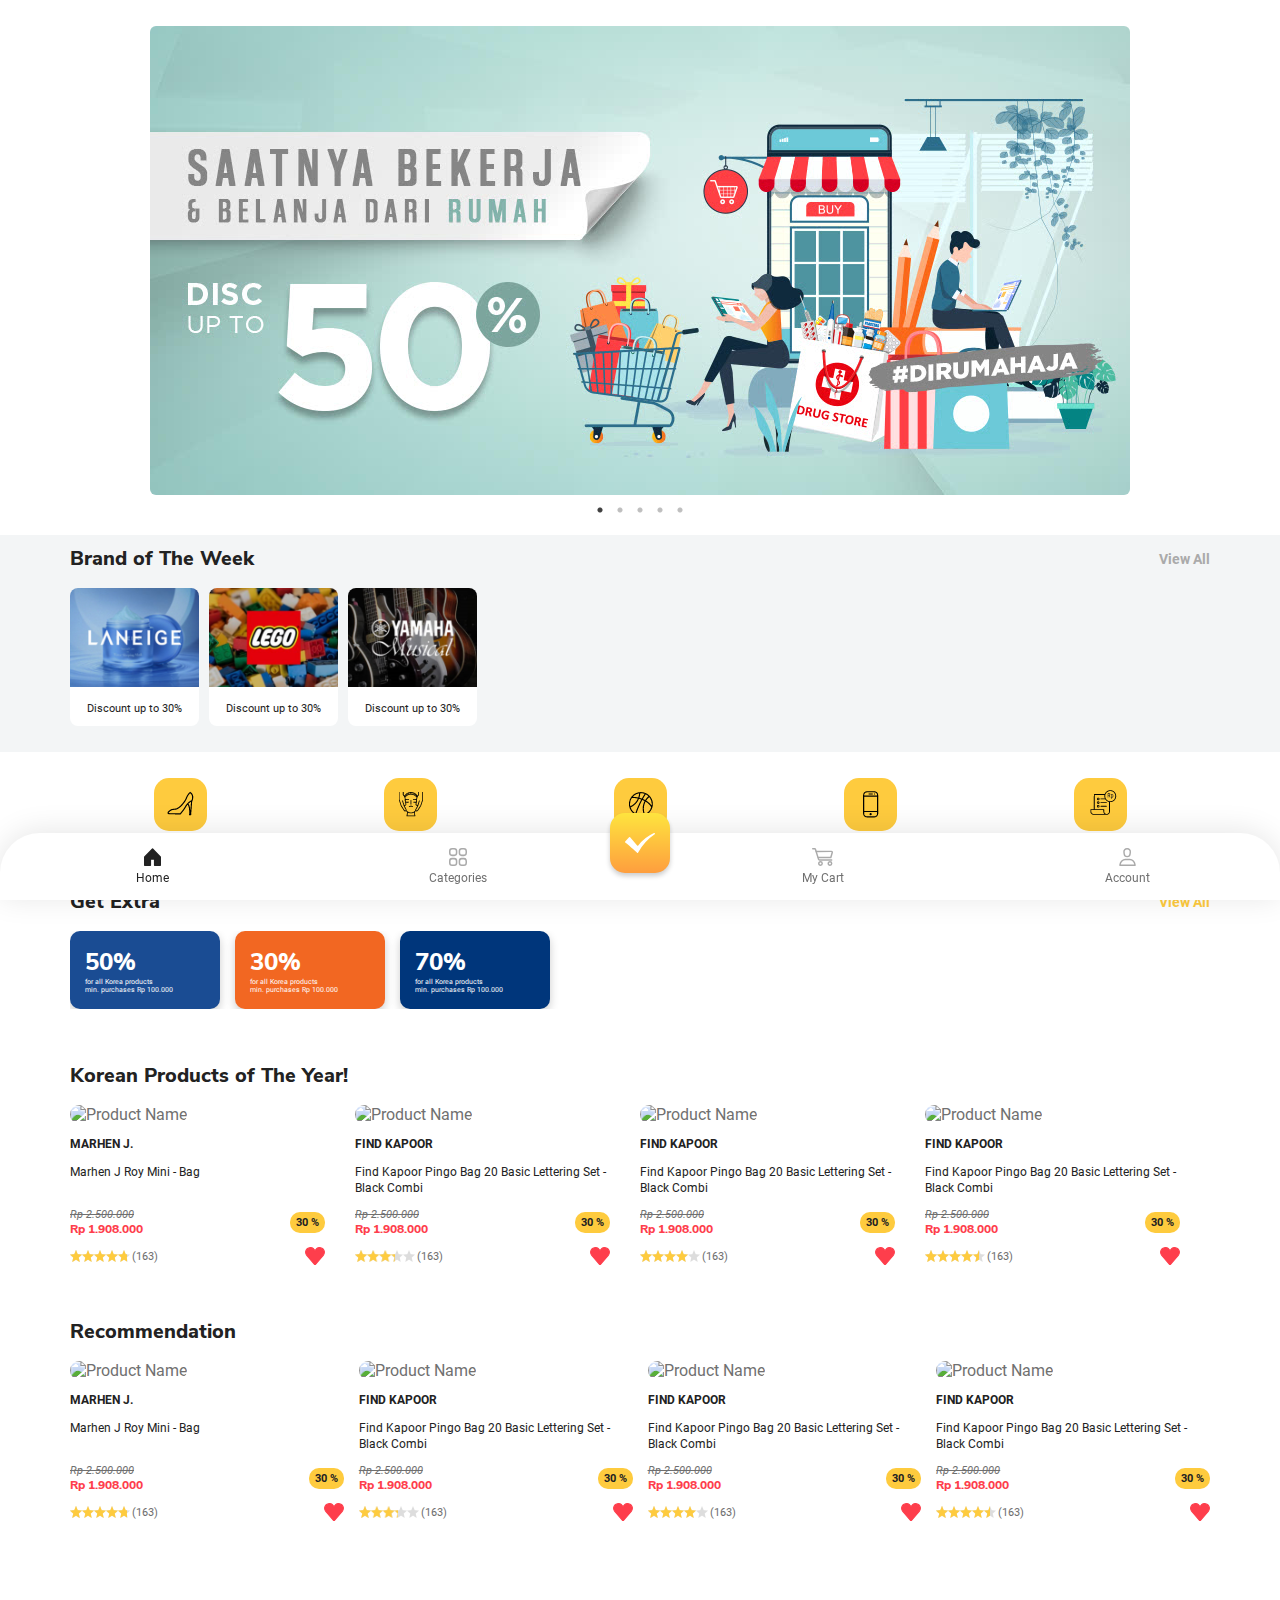
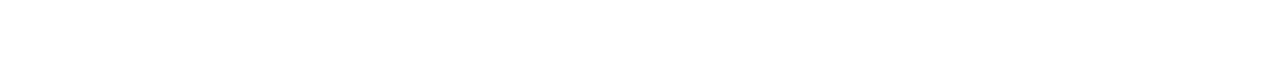
==== index.html @ a2e14359 "Add index.html for hosting purposes" ====
<!DOCTYPE html>
<html>

<head>
    <title>iSTYLE Indonesia</title>
    <meta name="viewport" content="width=device-width, initial-scale=1.0">
    <link rel="stylesheet" type="text/css" href="./MC/css/libs_ui/slick.css">
    <link rel="stylesheet" type="text/css" href="./MC/css/libs_ui/slick-theme.css">
    <link rel="stylesheet" type="text/css" href="./MC/css/layout.css">
</head>

<body>
    <div class="wrap">
        <section id="main-banner-section">
            <div class="container">
                <ul id="main-banner" class="list-unstyled">
                    <li>
                        <a href="#">
                            <img src="./MC/images/billboard-1.jpg" alt="Billboard" />
                        </a>
                    </li>
                    <li>
                        <a href="#">
                            <img src="./MC/images/billboard-2.jpg" alt="Billboard" />
                        </a>
                    </li>
                    <li>
                        <a href="#">
                            <img src="./MC/images/billboard-3.jpg" alt="Billboard" />
                        </a>
                    </li>
                    <li>
                        <a href="#">
                            <img src="./MC/images/billboard-4.jpg" alt="Billboard" />
                        </a>
                    </li>
                    <li>
                        <a href="#">
                            <img src="./MC/images/billboard-5.jpg" alt="Billboard" />
                        </a>
                    </li>
                </ul>
            </div>

        </section>

        <section id="brand-of-the-week">
            <div class="container">
                <div class="section-header">
                    <h2>Brand of The Week</h2>
                    <a href="#" class="view-all">View All</a>
                </div>
                <ul class="botw-list carousel list-unstyled">
                    <li>
                        <a href="#">
                            <div class="botw-item">
                                <div class="botw-img-container">
                                    <img src="./MC/images/laneige2.png" alt="Laneige Brand of The Week" />
                                </div>
                                <div class="botw-desc">
                                    <p>Discount up to 30%</p>
                                </div>
                            </div>
                        </a>
                    </li>
                    <li>
                        <a href="#">
                            <div class="botw-item">
                                <div class="botw-img-container">
                                    <img src="./MC/images/lego2.png" alt="Lego Brand of The Week" />
                                </div>
                                <div class="botw-desc">
                                    <p>Discount up to 30%</p>
                                </div>
                            </div>
                        </a>
                    </li>
                    <li>
                        <a href="#">
                            <div class="botw-item">
                                <div class="botw-img-container">
                                    <img src="./MC/images/yamaha2.png" alt="Yamaha Brand of The Week" />
                                </div>
                                <div class="botw-desc">
                                    <p>Discount up to 30%</p>
                                </div>
                            </div>
                        </a>
                    </li>
                </ul>
            </div>

        </section>

        <section id="main-menu">
            <div class="container">
                <ul class="main-menu-items list-unstyled">
                    <li>
                        <a href="#">
                            <img src="./MC/images/category-fashion.png" alt="Fashion Category"/>
                            <p>Fashion</p>
                        </a>
                    </li>
                    <li>
                        <a href="#">
                            <img src="./MC/images/category-beauty.png" alt="Beauty Category"/>
                            <p>Beauty</p>
                        </a>
                    </li>
                    <li>
                        <a href="#">
                            <img src="./MC/images/category-sport.png" alt="Sport Category"/>
                            <p>Sport</p>
                        </a>
                    </li>
                    <li>
                        <a href="#">
                            <img src="./MC/images/category-pulsa.png" alt="Cellular Category"/>
                            <p>Cellular</p>
                        </a>
                    </li>
                    <li>
                        <a href="#">
                            <img src="./MC/images/category-bill.png" alt="Bill Category"/>
                            <p>Bill</p>
                        </a>
                    </li>
                </ul>
            </div>
        </section>

        <section id="bank-discounts">
            <div class="container">
                <div class="section-header">
                    <h2>Get Extra</h2>
                    <a href="#" class="view-all">View All</a>
                </div>
                <ul class="bank-discounts-list carousel list-unstyled">
                    <li id="bca" style="background-color: #1A4C93">
                        <a href="#">
                            <h3>50%</h3>
                            <p>for all Korea products</p>
                            <p>min. purchases Rp 100.000</p>
                        </a>
                        <div class="bank-icon"></div>
                    </li>
                    <li id="bni" style="background-color: #F26722">
                        <a href="#">
                            <h3>30%</h3>
                            <p>for all Korea products</p>
                            <p>min. purchases Rp 100.000</p>
                        </a>
                    </li>
                    <li id="uob" style="background-color: #00367B">
                        <a href="#">
                            <h3>70%</h3>
                            <p>for all Korea products</p>
                            <p>min. purchases Rp 100.000</p>
                        </a>
                    </li>
                </ul>
            </div>

        </section>

        <section id="prd-korea">
            <div class="container">
                <h2>Korean Products of The Year!</h2>
                <ul class="prd-list carousel list-unstyled">
                    <li>
                        <a href="#">
                            <div class="prd-img">
                                <img src="https://dxclnrbvyw82b.cloudfront.net/images/product/web/90/63/77/00/0/000000776390_01_285.jpg"
                                    alt="Product Name" />
                            </div>
                            <div class="prd-desc">
                                <p class="brand-name"><strong>MARHEN J.</strong></p>
                                <p class="prd-name">Marhen J Roy Mini - Bag</p>
                            </div>
                            <div class="prd-price-area">
                                <div class="prd-price">
                                    <p class="old-price">Rp 2.500.000</p>
                                    <p class="price">Rp 1.908.000</p>
                                </div>
                                <div class="prd-discount">
                                    30 %
                                </div>
                            </div>
                            <div class="prd-rating-fav-area">
                                <div class="score-star-box">
                                    <span class="star-rating"
                                        style="width: calc(4.75/5 * 60px)"
                                    ></span>
                                </div>
                                <span class="score-txt">(163)</span>

                                <span class="wishlist-icon active"></span>
                            </div>
                        </a>
                    </li>
                    <li>
                        <a href="#">
                            <div class="prd-img">
                                <img src="https://dxclnrbvyw82b.cloudfront.net/images/product/web/56/11/78/00/0/000000781156_01_285.jpg"
                                    alt="Product Name" />
                            </div>
                            <div class="prd-desc">
                                <p class="brand-name"><strong>FIND KAPOOR</strong></p>
                                <p class="prd-name">Find Kapoor Pingo Bag 20 Basic Lettering Set - Black Combi</p>
                            </div>
                            <div class="prd-price-area">
                                <div class="prd-price">
                                    <p class="old-price">Rp 2.500.000</p>
                                    <p class="price">Rp 1.908.000</p>
                                </div>
                                <div class="prd-discount">
                                    30 %
                                </div>
                            </div>
                            <div class="prd-rating-fav-area">
                                <div class="score-star-box">
                                    <span class="star-rating"
                                        style="width: calc(3.3/5 * 60px)"
                                    ></span>
                                </div>
                                <span class="score-txt">(163)</span>

                                <span class="wishlist-icon active"></span>
                            </div>
                        </a>
                    </li>
                    <li>
                        <a href="#">
                            <div class="prd-img">
                                <img src="https://dxclnrbvyw82b.cloudfront.net/images/product/web/90/70/79/00/0/000000797090_01_285.jpg"
                                    alt="Product Name" />
                            </div>
                            <div class="prd-desc">
                                <p class="brand-name"><strong>FIND KAPOOR</strong></p>
                                <p class="prd-name">Find Kapoor Pingo Bag 20 Basic Lettering Set - Black Combi</p>
                            </div>
                            <div class="prd-price-area">
                                <div class="prd-price">
                                    <p class="old-price">Rp 2.500.000</p>
                                    <p class="price">Rp 1.908.000</p>
                                </div>
                                <div class="prd-discount">
                                    30 %
                                </div>
                            </div>
                            <div class="prd-rating-fav-area">
                                <div class="score-star-box">
                                    <span class="star-rating"
                                        style="width: calc(4/5 * 60px)"
                                    ></span>
                                </div>
                                <span class="score-txt">(163)</span>

                                <span class="wishlist-icon active"></span>
                            </div>
                        </a>
                    </li>
                    <li>
                        <a href="#">
                            <div class="prd-img">
                                <img src="https://dxclnrbvyw82b.cloudfront.net/images/product/web/28/84/78/00/0/000000788428_01_285.jpg"
                                    alt="Product Name" />
                            </div>
                            <div class="prd-desc">
                                <p class="brand-name"><strong>FIND KAPOOR</strong></p>
                                <p class="prd-name">Find Kapoor Pingo Bag 20 Basic Lettering Set - Black Combi</p>
                            </div>
                            <div class="prd-price-area">
                                <div class="prd-price">
                                    <p class="old-price">Rp 2.500.000</p>
                                    <p class="price">Rp 1.908.000</p>
                                </div>
                                <div class="prd-discount">
                                    30 %
                                </div>
                            </div>
                            <div class="prd-rating-fav-area">
                                <div class="score-star-box">
                                    <span class="star-rating"
                                        style="width: calc(4.5/5 * 60px)"
                                    ></span>
                                </div>
                                <span class="score-txt">(163)</span>

                                <span class="wishlist-icon active"></span>
                            </div>
                        </a>
                    </li>

                </ul>
            </div>
        </section>

        <section id="prd-main">
            <div class="container">
                <h2>Recommendation</h2>
                <ul class="prd-list list-unstyled">
                    <li>
                        <a href="#">
                            <div class="prd-img">
                                <img src="https://dxclnrbvyw82b.cloudfront.net/images/product/web/90/63/77/00/0/000000776390_01_285.jpg"
                                    alt="Product Name" />
                            </div>
                            <div class="prd-desc">
                                <p class="brand-name"><strong>MARHEN J.</strong></p>
                                <p class="prd-name">Marhen J Roy Mini - Bag</p>
                            </div>
                            <div class="prd-price-area">
                                <div class="prd-price">
                                    <p class="old-price">Rp 2.500.000</p>
                                    <p class="price">Rp 1.908.000</p>
                                </div>
                                <div class="prd-discount">
                                    30 %
                                </div>
                            </div>
                            <div class="prd-rating-fav-area">
                                <div class="score-star-box">
                                    <span class="star-rating"
                                        style="width: calc(4.75/5 * 60px)"
                                    ></span>
                                </div>
                                <span class="score-txt">(163)</span>

                                <span class="wishlist-icon active"></span>
                            </div>
                        </a>
                    </li>
                    <li>
                        <a href="#">
                            <div class="prd-img">
                                <img src="https://dxclnrbvyw82b.cloudfront.net/images/product/web/56/11/78/00/0/000000781156_01_285.jpg"
                                    alt="Product Name" />
                            </div>
                            <div class="prd-desc">
                                <p class="brand-name"><strong>FIND KAPOOR</strong></p>
                                <p class="prd-name">Find Kapoor Pingo Bag 20 Basic Lettering Set - Black Combi</p>
                            </div>
                            <div class="prd-price-area">
                                <div class="prd-price">
                                    <p class="old-price">Rp 2.500.000</p>
                                    <p class="price">Rp 1.908.000</p>
                                </div>
                                <div class="prd-discount">
                                    30 %
                                </div>
                            </div>
                            <div class="prd-rating-fav-area">
                                <div class="score-star-box">
                                    <span class="star-rating"
                                        style="width: calc(3.3/5 * 60px)"
                                    ></span>
                                </div>
                                <span class="score-txt">(163)</span>

                                <span class="wishlist-icon active"></span>
                            </div>
                        </a>
                    </li>
                    <li>
                        <a href="#">
                            <div class="prd-img">
                                <img src="https://dxclnrbvyw82b.cloudfront.net/images/product/web/90/70/79/00/0/000000797090_01_285.jpg"
                                    alt="Product Name" />
                            </div>
                            <div class="prd-desc">
                                <p class="brand-name"><strong>FIND KAPOOR</strong></p>
                                <p class="prd-name">Find Kapoor Pingo Bag 20 Basic Lettering Set - Black Combi</p>
                            </div>
                            <div class="prd-price-area">
                                <div class="prd-price">
                                    <p class="old-price">Rp 2.500.000</p>
                                    <p class="price">Rp 1.908.000</p>
                                </div>
                                <div class="prd-discount">
                                    30 %
                                </div>
                            </div>
                            <div class="prd-rating-fav-area">
                                <div class="score-star-box">
                                    <span class="star-rating"
                                        style="width: calc(4/5 * 60px)"
                                    ></span>
                                </div>
                                <span class="score-txt">(163)</span>

                                <span class="wishlist-icon active"></span>
                            </div>
                        </a>
                    </li>
                    <li>
                        <a href="#">
                            <div class="prd-img">
                                <img src="https://dxclnrbvyw82b.cloudfront.net/images/product/web/28/84/78/00/0/000000788428_01_285.jpg"
                                    alt="Product Name" />
                            </div>
                            <div class="prd-desc">
                                <p class="brand-name"><strong>FIND KAPOOR</strong></p>
                                <p class="prd-name">Find Kapoor Pingo Bag 20 Basic Lettering Set - Black Combi</p>
                            </div>
                            <div class="prd-price-area">
                                <div class="prd-price">
                                    <p class="old-price">Rp 2.500.000</p>
                                    <p class="price">Rp 1.908.000</p>
                                </div>
                                <div class="prd-discount">
                                    30 %
                                </div>
                            </div>
                            <div class="prd-rating-fav-area">
                                <div class="score-star-box">
                                    <span class="star-rating"
                                        style="width: calc(4.5/5 * 60px)"
                                    ></span>
                                </div>
                                <span class="score-txt">(163)</span>

                                <span class="wishlist-icon active"></span>
                            </div>
                        </a>
                    </li>

                </ul>
            </div>

        </section>


        <nav class="bottom-nav">
            <a href="#" class="active">
                <div class="icon home"></div>
                Home
            </a>
            <a href="#">
                <div class="icon category"></div>
                Categories
            </a>
            <button onclick="popup_Layer3('bottom-nav-slide')"">
                    <img src=" ./MC/icons/bottom-nav/main-icon.svg "/>
                </button>
                <a href=" #">
                <div class="icon cart"></div>
                My Cart
                </a>
                <a href="#">
                    <div class="icon account"></div>
                    Account
                </a>
        </nav>
    </div>


    <!-- Add to Cart popup-->
    <section id="bottom-nav-slide" class="poplay_type2_1 slide_layer" style="display: none">
        <div class="content">
            <section class="mall-in-mall_section">
                <ul id="mall-in-mall-menu" class="list-unstyled">
                    <li>
                        <a>
                            <img src="./MC/icons/main-icon.png" />
                        </a>
                    </li>
                    <li>
                        <a>
                            <img src="./MC/icons/best-denki-icon.png" />
                        </a>
                    </li>
                    <li>
                        <a>
                            <img src="./MC/icons/kidzstation-icon.png" />
                        </a>
                    </li>
                    <li>
                        <a>
                            <img src="./MC/icons/kmall-icon.png" />
                        </a>
                    </li>
                    <li>
                        <a>
                            <img src="./MC/icons/lejel-icon.png" />
                        </a>
                    </li>
                    <li>
                        <a>
                            <img src="./MC/icons/LSA-icon.png" />
                        </a>
                    </li>
                    <li>
                        <a>
                            <img src="./MC/icons/psports-icon.png" />
                        </a>
                    </li>
                </ul>
            </section>

        </div>
        <section class="title_section">
            iSTYLE
        </section>
    </section>
    <!--End of Add to Cart Popup-->
    <script src="./MC/js/libs_ui/jquery-3.4.1.min.js"></script>
    <script src="./MC/js/libs_ui/slick.min.js"></script>
    <script>
        function popup_Layer3(el) {
            var temp = $('#' + el);
            var el_dimmed = $('.wrap').prepend('<div class="laydim"></div>');
            $('.laydim').css("height", $(document).height());
            $(temp).slideDown();
            $('body').addClass('no_scroll');
            $(document).on('click', 'body.no_scroll .laydim', function () {
                $('.laydim').remove();
                $('html,body').removeClass('no_scroll');

                if ($('.poplay_type2_1').length) {
                    popup_Layer_close3(el);
                }
            });
            $('#mall-in-mall-menu').slick({
                dots: true,
                arrows: false,
                speed: 700,
                centerMode: true,
                variableWidth: true,
                swipe: true,
                infinite: true,
                swipeToSlide: true,
                variableHeight: true
            });
        }

        function popup_Layer_close3(el) {
            var temp = $('#' + el);
            $(temp).slideUp();
            $('.laydim').remove();
            $('body').removeClass('no_scroll');
        }
        $(document).ready(function () {
            $('#main-banner').slick({
                dots: true,
                arrows: false,
                speed: 700,
                slidesToShow: 1,
                infinite: true,
                swipe: true,
                //  infinite: true,
                swipeToSlide: true,

            });
        })

        $(".wishlist-icon").click(function (e) {
            e.preventDefault();
            $(this).toggleClass("active");
        })
    </script>
</body>

</html>
---- MC/css/layout.css ----
@font-face {
  font-family: "NunitoSans";
  src: url("../fonts/NunitoSans-Regular.ttf") format("truetype");
  font-weight: normal;
  font-style: normal; }
@font-face {
  font-family: "NunitoSans";
  src: url("../fonts/NunitoSans-Italic.ttf") format("truetype");
  font-weight: normal;
  font-style: italic; }
@font-face {
  font-family: "NunitoSans";
  src: url("../fonts/NunitoSans-Bold.ttf") format("truetype");
  font-weight: 600;
  font-style: normal; }
@font-face {
  font-family: "NunitoSans";
  src: url("../fonts/NunitoSans-ExtraBold.ttf") format("truetype");
  font-weight: 700;
  font-style: normal; }
@font-face {
  font-family: "NunitoSans";
  src: url("../fonts/NunitoSans-SemiBoldItalic.ttf") format("truetype");
  font-weight: 600;
  font-style: italic; }
@font-face {
  font-family: "NunitoSans";
  src: url("../fonts/NunitoSans-BoldItalic.ttf") format("truetype");
  font-weight: 700;
  font-style: italic; }
@font-face {
  font-family: "Roboto";
  src: url("../fonts/Roboto-Regular.ttf") format("truetype");
  font-weight: normal;
  font-style: normal; }
@font-face {
  font-family: "Roboto";
  src: url("../fonts/Roboto-Italic.ttf") format("truetype");
  font-weight: normal;
  font-style: italic; }
@font-face {
  font-family: "Roboto";
  src: url("../fonts/Roboto-Medium.ttf") format("truetype");
  font-weight: 600;
  font-style: normal; }
@font-face {
  font-family: "Roboto";
  src: url("../fonts/Roboto-Bold.ttf") format("truetype");
  font-weight: 700;
  font-style: normal; }
@font-face {
  font-family: "Roboto";
  src: url("../fonts/Roboto-MediumItalic.ttf") format("truetype");
  font-weight: 600;
  font-style: italic; }
@font-face {
  font-family: "Roboto";
  src: url("../fonts/Roboto-BoldItalic.ttf") format("truetype");
  font-weight: 700;
  font-style: italic; }
body {
  font-family: "NunitoSans", sans-serif;
  color: #222222;
  margin: 0;
  display: block;
  box-sizing: border-box;
  height: calc(100vh + 200px);
  font-size: 16px; }

h1 {
  font-size: 2em; }

h2 {
  font-size: calc(20em/16); }

h3 {
  font-size: calc(20em/16);
  font-weight: 600; }

h4 {
  font-size: 1em;
  font-weight: 700; }

.headline {
  font-size: calc(14em/16);
  font-weight: 700; }

.title {
  font-size: calc(12em/16);
  font-weight: 700; }

.subheading {
  font-size: calc(12em/16);
  font-weight: normal;
  color: #707070; }

.title-body {
  font-family: "Roboto", sans-serif;
  font-size: 12px;
  font-weight: normal; }

p,
a {
  font-family: "Roboto", sans-serif;
  font-weight: normal;
  color: #707070;
  font-size: calc(12/16 em); }

a {
  text-decoration: none; }

a.active {
  color: #222222; }

.title-label {
  font-family: "Roboto", sans-serif;
  font-weight: 700;
  color: #222222;
  font-size: 11px; }

.label,
label {
  font-family: "Roboto", sans-serif;
  font-weight: normal;
  color: #222222;
  font-size: 11px; }

section {
  padding: 10px 0; }

.wrap {
  display: block;
  position: relative;
  box-sizing: border-box;
  width: 100%;
  padding-bottom: 120px; }

.container {
  box-sizing: border-box;
  padding-right: 15px;
  padding-left: 15px;
  margin-right: auto;
  margin-left: auto; }

@media (min-width: 768px) {
  .container {
    width: 750px; } }
@media (min-width: 992px) {
  .container {
    width: 970px; } }
@media (min-width: 1200px) {
  .container {
    width: 1170px; } }
.list-unstyled {
  list-style: none;
  padding: 0; }

body.no_scroll .laydim {
  cursor: pointer; }

.laydim {
  background: #000;
  opacity: .5;
  position: fixed;
  top: 0;
  left: 0;
  bottom: 0;
  right: 0;
  z-index: 10; }

.slide_layer {
  z-index: 99;
  width: 100%;
  position: fixed;
  background: #F1F2F4;
  bottom: 0; }
  .slide_layer .content {
    position: relative;
    padding: 10px 15px;
    overflow-y: auto;
    padding-bottom: 0; }

.carousel {
  display: flex;
  overflow-x: auto;
  -webkit-overflow-scrolling: touch; }
  .carousel::-webkit-scrollbar {
    display: none; }
  .carousel li {
    flex: 0 0 auto; }

.section-header {
  display: flex;
  align-items: center;
  justify-content: space-between; }
  .section-header h2 {
    margin: 0; }
  .section-header .view-all {
    text-decoration: none;
    color: #FECB3E;
    font-weight: 700;
    font-size: 14px; }

#main-banner-section {
  width: 100%; }
  #main-banner-section #main-banner .slick-track {
    display: flex;
    align-items: center; }
  #main-banner-section #main-banner li {
    display: inline-block;
    margin-right: auto;
    margin-left: auto; }
    #main-banner-section #main-banner li a {
      display: block; }
      #main-banner-section #main-banner li a img {
        margin-left: auto;
        margin-right: auto;
        border-radius: 6px;
        width: 100%; }
  #main-banner-section #main-banner .slick-center {
    transition: height 0.7s ease;
    padding: 15px 0; }
    #main-banner-section #main-banner .slick-center a {
      height: 120px; }

#brand-of-the-week {
  background-color: #F3F5F6; }
  #brand-of-the-week .section-header a {
    color: #AAAAAA; }
  #brand-of-the-week .botw-list li {
    background: white;
    border-radius: 8px;
    width: 129px;
    margin-right: 10px; }
    #brand-of-the-week .botw-list li a {
      text-decoration: none; }
      #brand-of-the-week .botw-list li a p {
        color: #222222;
        font-size: 11px;
        font-family: "Roboto";
        text-decoration: none;
        text-align: center; }
    #brand-of-the-week .botw-list li img {
      border-top-left-radius: 8px;
      border-top-right-radius: 8px; }

#main-menu .main-menu-items {
  display: grid;
  grid-template-columns: 1fr 1fr 1fr 1fr 1fr;
  grid-gap: 10px; }
  #main-menu .main-menu-items li {
    display: flex;
    justify-content: center; }
    #main-menu .main-menu-items li img {
      max-width: 100%; }
    #main-menu .main-menu-items li p {
      font-size: 11px;
      text-align: center;
      margin: 2px 0; }

.bank-discounts-list li {
  border-radius: 10px;
  width: 120px;
  background-color: #1A4C93;
  box-shadow: 0 4px 10px rgba(0, 0, 0, 0.2);
  margin-right: 15px;
  padding: 15px; }
  .bank-discounts-list li a {
    text-decoration: none; }
  .bank-discounts-list li h3 {
    color: white;
    font-family: "NunitoSans";
    font-weight: 700;
    font-size: 24px;
    margin: 0; }
  .bank-discounts-list li p {
    color: white;
    font-size: 7px;
    margin: 0; }

.prd-list {
  display: grid;
  grid-template-columns: 1fr 1fr;
  grid-column-gap: 15px;
  grid-row-gap: 15px; }
  .prd-list.carousel {
    display: flex;
    flex-wrap: nowrap;
    overflow-x: auto; }
    .prd-list.carousel li {
      flex: 0 0 auto;
      width: calc(50% - 30px);
      margin-right: 15px; }
      @media only screen and (min-width: 768px) {
        .prd-list.carousel li {
          width: calc(25% - 30px); } }
  .prd-list li a {
    text-decoration: none;
    display: block; }
    .prd-list li a .prd-img img {
      border-radius: 10px;
      max-width: 100%; }
    .prd-list li a .prd-desc p {
      color: #222222;
      font-size: calc(12em /16);
      line-height: 16px; }
    .prd-list li a .prd-desc .prd-name {
      display: -webkit-box;
      -webkit-line-clamp: 2;
      -webkit-box-orient: vertical;
      overflow: hidden;
      height: 32px; }
    .prd-list li a .prd-desc .brand-name {
      display: -webkit-box;
      -webkit-line-clamp: 2;
      -webkit-box-orient: vertical;
      overflow: hidden;
      height: 16px; }
    .prd-list li a .prd-price-area {
      display: flex;
      align-items: center; }
      .prd-list li a .prd-price-area p {
        margin: 0; }
      .prd-list li a .prd-price-area .prd-price .old-price {
        font-family: "Roboto";
        color: #707070;
        font-size: calc(11em/16);
        font-style: italic;
        text-decoration: line-through; }
      .prd-list li a .prd-price-area .prd-price .price {
        font-family: "NunitoSans";
        font-weight: 700;
        font-size: calc(12em/16);
        color: #FE3E4C; }
      .prd-list li a .prd-price-area .prd-discount {
        background-color: #FECB3E;
        padding: 4px 6px;
        border-radius: 10px;
        margin-left: auto;
        font-size: calc(11em/16);
        color: #222222;
        font-family: "Roboto";
        font-weight: bold; }
    .prd-list li a .prd-rating-fav-area {
      display: flex;
      z-index: 1;
      margin-top: 10px;
      align-items: center; }
      .prd-list li a .prd-rating-fav-area .score-star-box {
        display: flex;
        align-items: center;
        background: url(../sprites/star-rating-sprites.png) no-repeat 0 -12px;
        height: 12px;
        width: 60px;
        display: inline-block;
        background-size: 60px;
        overflow: hidden; }
        .prd-list li a .prd-rating-fav-area .score-star-box .star-rating {
          background: url(../sprites/star-rating-sprites.png) no-repeat 0 0;
          height: 15px;
          width: 60px;
          display: inline-block;
          background-size: 60px; }
      .prd-list li a .prd-rating-fav-area .score-txt {
        font-size: 11px;
        font-family: "Roboto";
        margin-left: 2px; }
      .prd-list li a .prd-rating-fav-area .wishlist-icon {
        margin-left: auto;
        width: 20px;
        height: 18px;
        cursor: pointer;
        background-image: url(../icons/svg/fav.svg);
        background-size: contain;
        display: inline-block;
        cursor: pointer;
        background-repeat: no-repeat; }
        .prd-list li a .prd-rating-fav-area .wishlist-icon.active {
          background-image: url(../icons/svg/fav-active.svg); }
  @media only screen and (min-width: 768px) {
    .prd-list {
      grid-template-columns: 1fr 1fr 1fr 1fr; } }

.bottom-nav {
  width: 100%;
  z-index: 1;
  background: white;
  position: fixed;
  bottom: 0;
  display: grid;
  grid-template-columns: 1fr 1fr 60px 1fr 1fr;
  text-align: center;
  box-shadow: 0 -2px 30px rgba(0, 0, 0, 0.1);
  padding: 15px 0;
  border-top-left-radius: 40px;
  border-top-right-radius: 40px; }
  .bottom-nav a {
    text-decoration: none;
    font-size: 12px; }
    .bottom-nav a .icon {
      height: 18px;
      width: auto;
      background-repeat: no-repeat;
      background-position: center;
      margin-bottom: 5px;
      background-size: contain; }
      .bottom-nav a .icon.account {
        background-image: url(../icons/bottom-nav/account-icon.svg); }
      .bottom-nav a .icon.home {
        background-image: url(../icons/bottom-nav/home-icon.svg); }
      .bottom-nav a .icon.cart {
        background-image: url(../icons/bottom-nav/cart-icon.svg); }
      .bottom-nav a .icon.category {
        background-image: url(../icons/bottom-nav/category-icon.svg); }
    .bottom-nav a.active .icon.account, .bottom-nav a:hover .icon.account {
      background-image: url(../icons/bottom-nav/account-icon-active.svg); }
    .bottom-nav a.active .icon.home, .bottom-nav a:hover .icon.home {
      background-image: url(../icons/bottom-nav/home-icon-active.svg); }
    .bottom-nav a.active .icon.cart, .bottom-nav a:hover .icon.cart {
      background-image: url(../icons/bottom-nav/cart-icon-active.svg); }
    .bottom-nav a.active .icon.category, .bottom-nav a:hover .icon.category {
      background-image: url(../icons/bottom-nav/category-icon-active.svg); }
  .bottom-nav button {
    border: 0;
    background-image: linear-gradient(to bottom, #FEE43E, #FE9E3E);
    border-radius: 15px;
    height: 60px;
    margin-top: -35px;
    box-shadow: 0 3px 5px rgba(0, 0, 0, 0.2);
    display: flex;
    align-items: center;
    justify-content: center; }

#bottom-nav-slide #mall-in-mall-menu {
  height: 70px; }
  #bottom-nav-slide #mall-in-mall-menu .slick-track {
    display: flex;
    align-items: center; }
  #bottom-nav-slide #mall-in-mall-menu li a {
    display: block;
    margin: 0 10px; }
    #bottom-nav-slide #mall-in-mall-menu li a img {
      width: auto;
      height: 60px;
      border-radius: 15px; }
  #bottom-nav-slide #mall-in-mall-menu .slick-current a img {
    transition: height 0.7s ease;
    height: 75px;
    border: 5px solid white; }
#bottom-nav-slide .title_section {
  width: 100vw;
  border-top-left-radius: 100px;
  border-top-right-radius: 100px;
  padding: 20px 0;
  text-align: center;
  background: white;
  font-weight: 600; }

/*# sourceMappingURL=layout.css.map */
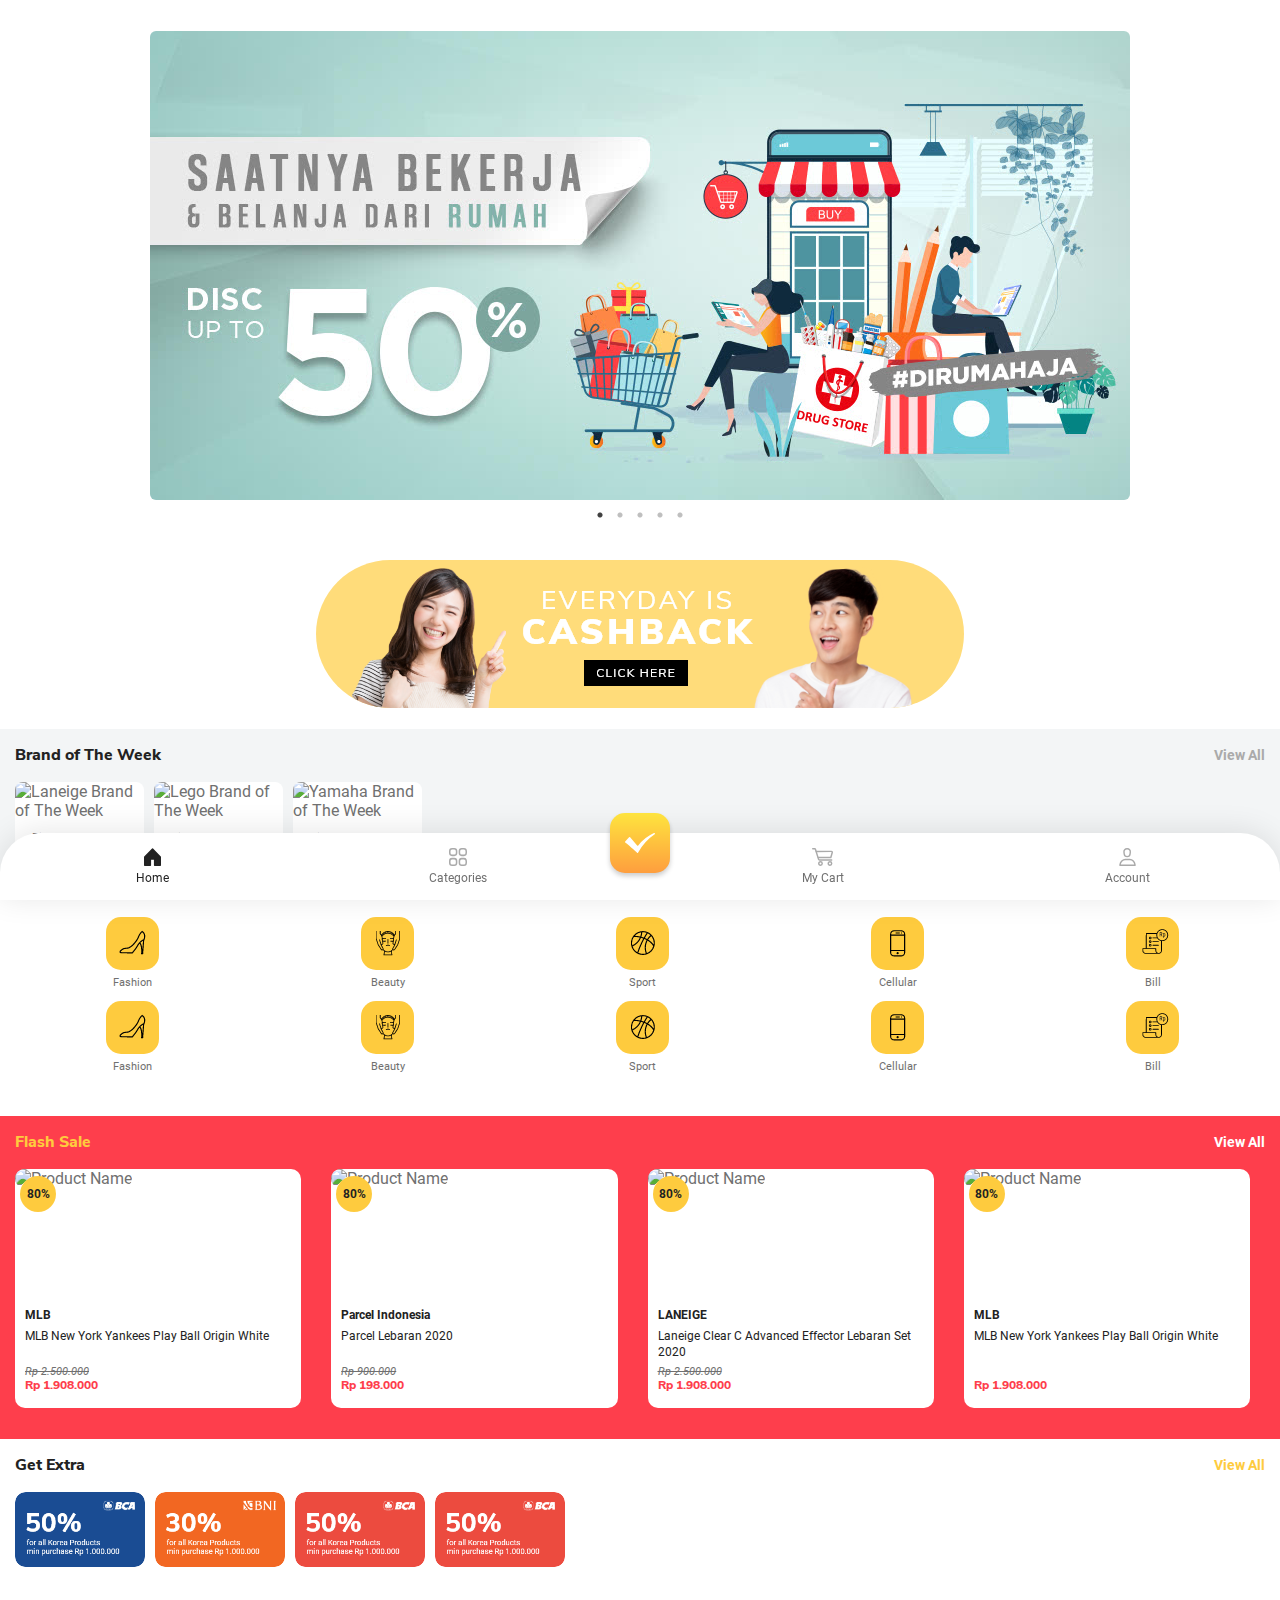
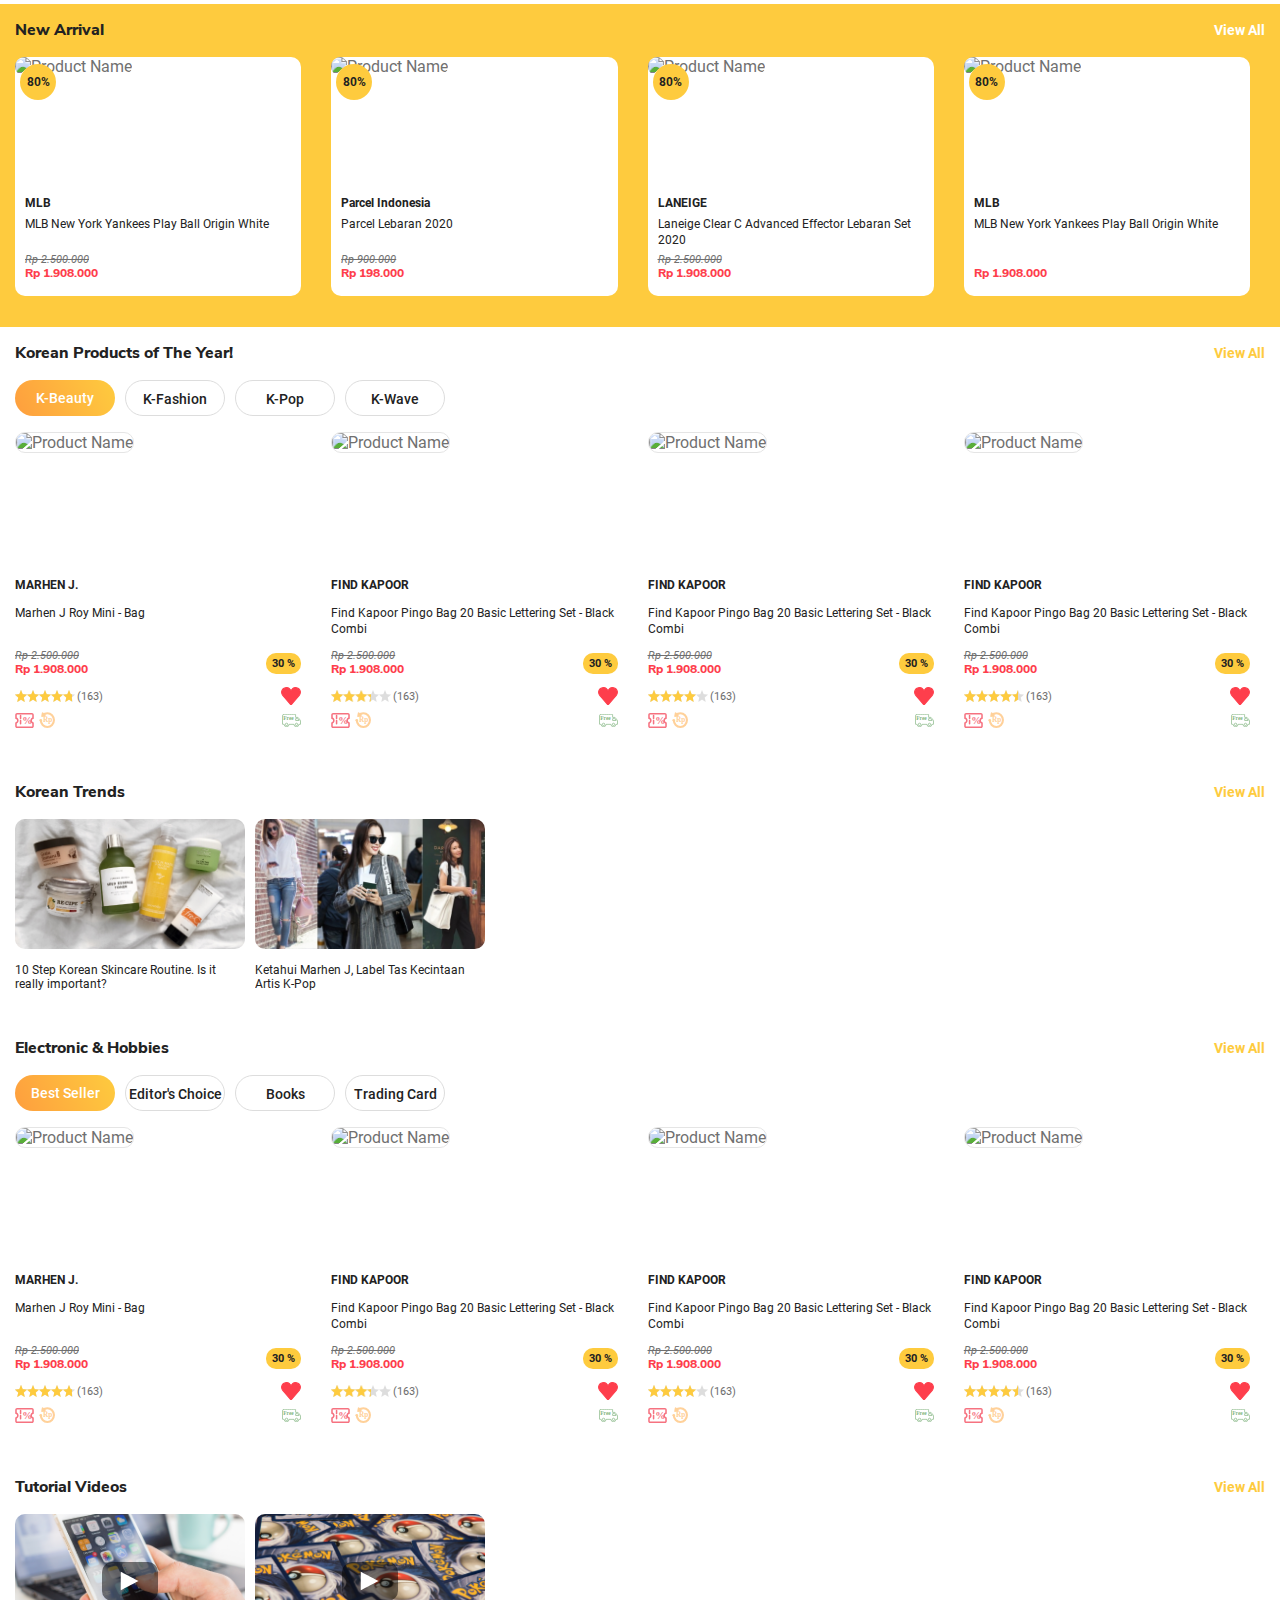
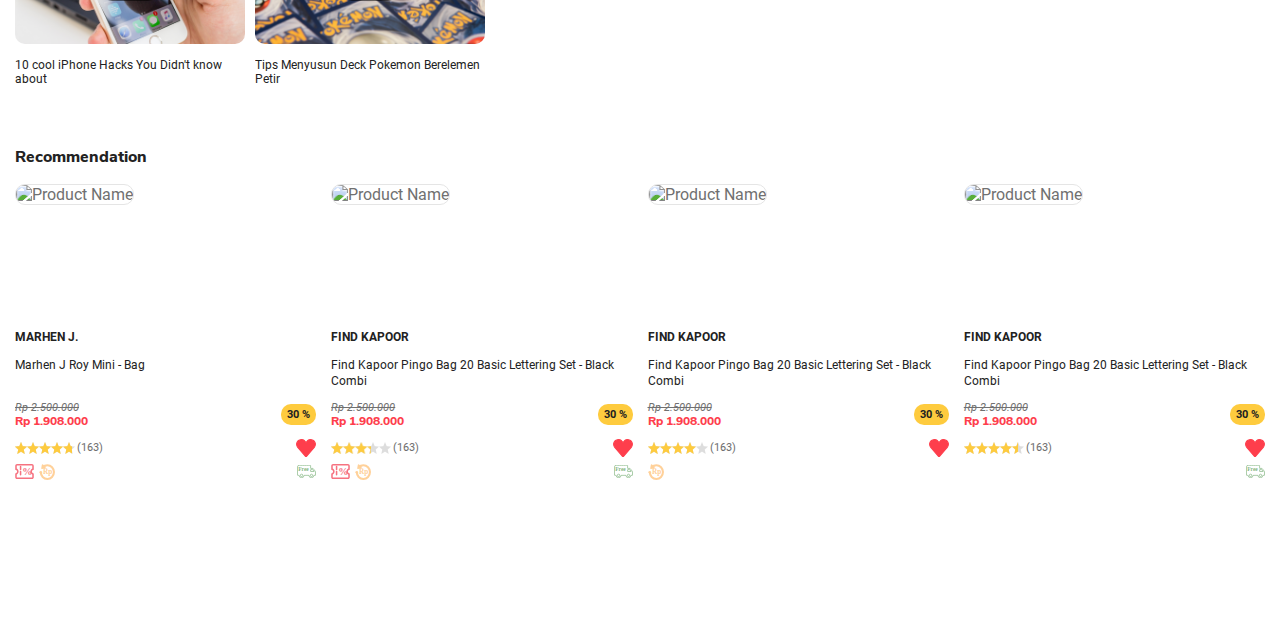
==== commit 56322a7f: "Add video to deployment" ====
--- a/index.html
+++ b/index.html
@@ -44,129 +44,843 @@
 
         </section>
 
+        <section id="tactical-banner-section">
+            <div class="container centered">
+                <a href="#">
+                    <img src="./MC/images/Tactical Banner@2x.png" class="img-responsive" alt="Everyday is Cashback" />
+                </a>
+            </div>
+        </section>
+
         <section id="brand-of-the-week">
             <div class="container">
                 <div class="section-header">
                     <h2>Brand of The Week</h2>
                     <a href="#" class="view-all">View All</a>
                 </div>
-                <ul class="botw-list carousel list-unstyled">
-                    <li>
-                        <a href="#">
-                            <div class="botw-item">
-                                <div class="botw-img-container">
-                                    <img src="./MC/images/laneige2.png" alt="Laneige Brand of The Week" />
-                                </div>
-                                <div class="botw-desc">
-                                    <p>Discount up to 30%</p>
-                                </div>
-                            </div>
-                        </a>
-                    </li>
-                    <li>
-                        <a href="#">
-                            <div class="botw-item">
-                                <div class="botw-img-container">
-                                    <img src="./MC/images/lego2.png" alt="Lego Brand of The Week" />
-                                </div>
-                                <div class="botw-desc">
-                                    <p>Discount up to 30%</p>
-                                </div>
-                            </div>
-                        </a>
-                    </li>
-                    <li>
-                        <a href="#">
-                            <div class="botw-item">
-                                <div class="botw-img-container">
-                                    <img src="./MC/images/yamaha2.png" alt="Yamaha Brand of The Week" />
-                                </div>
-                                <div class="botw-desc">
-                                    <p>Discount up to 30%</p>
-                                </div>
-                            </div>
-                        </a>
-                    </li>
-                </ul>
+
             </div>
+            <ul class="botw-list carousel list-unstyled">
+                <li>
+                    <a href="#">
+                        <div class="botw-item">
+                            <div class="botw-img-container">
+                                <img src="https://cdn.ilotte.me/images/di/upload/20190422/c7dcc241-a34a-42e7-816f-001d3fd7422d/205/Banner App Icon.jpg.webp"
+                                    alt="Laneige Brand of The Week" />
+                            </div>
+                            <div class="botw-desc">
+                                <p>Discount up to 30%</p>
+                            </div>
+                        </div>
+                    </a>
+                </li>
+                <li>
+                    <a href="#">
+                        <div class="botw-item">
+                            <div class="botw-img-container">
+                                <img src="https://cdn.ilotte.me/images/di/upload/20190411/a77ea387-b870-4536-8e84-d522f83e2317/168/Artboard 6.jpg.webp"
+                                    alt="Lego Brand of The Week" />
+                            </div>
+                            <div class="botw-desc">
+                                <p>Discount up to 30%</p>
+                            </div>
+                        </div>
+                    </a>
+                </li>
+                <li>
+                    <a href="#">
+                        <div class="botw-item">
+                            <div class="botw-img-container">
+                                <img src="https://cdn.ilotte.me/images/di/upload/20190411/a77ea387-b870-4536-8e84-d522f83e2317/172/Artboard 8.jpg.webp"
+                                    alt="Yamaha Brand of The Week" />
+                            </div>
+                            <div class="botw-desc">
+                                <p>Discount up to 30%</p>
+                            </div>
+                        </div>
+                    </a>
+                </li>
+            </ul>
 
         </section>
 
         <section id="main-menu">
+            <ul class="main-menu-items list-unstyled carousel">
+                <li>
+                    <a href="#">
+                        <img src="./MC/images/category-fashion.png" alt="Fashion Category" />
+                        <p>Fashion</p>
+                    </a>
+                </li>
+                <li>
+                    <a href="#">
+                        <img src="./MC/images/category-beauty.png" alt="Beauty Category" />
+                        <p>Beauty</p>
+                    </a>
+                </li>
+                <li>
+                    <a href="#">
+                        <img src="./MC/images/category-sport.png" alt="Sport Category" />
+                        <p>Sport</p>
+                    </a>
+                </li>
+                <li>
+                    <a href="#">
+                        <img src="./MC/images/category-pulsa.png" alt="Cellular Category" />
+                        <p>Cellular</p>
+                    </a>
+                </li>
+                <li>
+                    <a href="#">
+                        <img src="./MC/images/category-bill.png" alt="Bill Category" />
+                        <p>Bill</p>
+                    </a>
+                </li>
+                <li>
+                    <a href="#">
+                        <img src="./MC/images/category-fashion.png" alt="Fashion Category" />
+                        <p>Fashion</p>
+                    </a>
+                </li>
+                <li>
+                    <a href="#">
+                        <img src="./MC/images/category-beauty.png" alt="Beauty Category" />
+                        <p>Beauty</p>
+                    </a>
+                </li>
+                <li>
+                    <a href="#">
+                        <img src="./MC/images/category-sport.png" alt="Sport Category" />
+                        <p>Sport</p>
+                    </a>
+                </li>
+                <li>
+                    <a href="#">
+                        <img src="./MC/images/category-pulsa.png" alt="Cellular Category" />
+                        <p>Cellular</p>
+                    </a>
+                </li>
+                <li>
+                    <a href="#">
+                        <img src="./MC/images/category-bill.png" alt="Bill Category" />
+                        <p>Bill</p>
+                    </a>
+                </li>
+            </ul>
+        </section>
+
+        <section id="prd-flash-sale" class="spc-product-section" style="background-color: #FE3E4C;">
             <div class="container">
-                <ul class="main-menu-items list-unstyled">
-                    <li>
-                        <a href="#">
-                            <img src="./MC/images/category-fashion.png" alt="Fashion Category"/>
-                            <p>Fashion</p>
-                        </a>
-                    </li>
-                    <li>
-                        <a href="#">
-                            <img src="./MC/images/category-beauty.png" alt="Beauty Category"/>
-                            <p>Beauty</p>
-                        </a>
-                    </li>
-                    <li>
-                        <a href="#">
-                            <img src="./MC/images/category-sport.png" alt="Sport Category"/>
-                            <p>Sport</p>
-                        </a>
-                    </li>
-                    <li>
-                        <a href="#">
-                            <img src="./MC/images/category-pulsa.png" alt="Cellular Category"/>
-                            <p>Cellular</p>
-                        </a>
-                    </li>
-                    <li>
-                        <a href="#">
-                            <img src="./MC/images/category-bill.png" alt="Bill Category"/>
-                            <p>Bill</p>
-                        </a>
-                    </li>
-                </ul>
+                <div class="section-header">
+                    <h2 style="color: #FECB3E">Flash Sale</h2>
+                    <a href="#" class="view-all" style="color: white;">View All</a>
+                </div>
+
             </div>
+            <ul class="highlighted-prd-list carousel list-unstyled">
+                <li>
+                    <a href="#">
+                        <div class="prd-discount">
+                            <p>80%</p>
+                        </div>
+                        <div class="prd-img">
+                            <img src="https://dxclnrbvyw82b.cloudfront.net/images/product/web/00/11/78/00/0/000000781100_01_320.jpg"
+                                alt="Product Name" />
+                        </div>
+                        <div class="prd-desc">
+                            <p class="brand-name"><strong>MLB</strong></p>
+                            <p class="prd-name">MLB New York Yankees Play Ball Origin White</p>
+                        </div>
+                        <div class="prd-price-area">
+                            <div class="prd-price">
+                                <p class="old-price">Rp 2.500.000</p>
+                                <p class="price">Rp 1.908.000</p>
+                            </div>
+                        </div>
+                    </a>
+                </li>
+                <li>
+                    <a href="#">
+                        <div class="prd-discount">
+                            <p>80%</p>
+                        </div>
+                        <div class="prd-img">
+                            <img src="https://dxclnrbvyw82b.cloudfront.net/images/product/web/70/74/53/00/0/000000537470_01_285.jpg"
+                                alt="Product Name" />
+                        </div>
+                        <div class="prd-desc">
+                            <p class="brand-name"><strong>Parcel Indonesia</strong></p>
+                            <p class="prd-name">Parcel Lebaran 2020</p>
+                        </div>
+                        <div class="prd-price-area">
+                            <div class="prd-price">
+                                <p class="old-price">Rp 900.000</p>
+                                <p class="price">Rp 198.000</p>
+                            </div>
+                        </div>
+                    </a>
+                </li>
+                <li>
+                    <a href="#">
+                        <div class="prd-discount">
+                            <p>80%</p>
+                        </div>
+                        <div class="prd-img">
+                            <img src="https://dxclnrbvyw82b.cloudfront.net/images/product/web/27/88/79/00/0/000000798827_01_285.png"
+                                alt="Product Name" />
+                        </div>
+                        <div class="prd-desc">
+                            <p class="brand-name"><strong>LANEIGE</strong></p>
+                            <p class="prd-name">Laneige Clear C Advanced Effector Lebaran Set 2020</p>
+                        </div>
+                        <div class="prd-price-area">
+                            <div class="prd-price">
+                                <p class="old-price">Rp 2.500.000</p>
+                                <p class="price">Rp 1.908.000</p>
+                            </div>
+                        </div>
+                    </a>
+                </li>
+                <li>
+                    <a href="#">
+                        <div class="prd-discount">
+                            <p>80%</p>
+                        </div>
+                        <div class="prd-img">
+                            <img src="https://dxclnrbvyw82b.cloudfront.net/images/product/web/00/11/78/00/0/000000781100_01_320.jpg"
+                                alt="Product Name" />
+                        </div>
+                        <div class="prd-desc">
+                            <p class="brand-name"><strong>MLB</strong></p>
+                            <p class="prd-name">MLB New York Yankees Play Ball Origin White</p>
+                        </div>
+                        <div class="prd-price-area">
+                            <div class="prd-price">
+                                <p class="price">Rp 1.908.000</p>
+                            </div>
+                        </div>
+                    </a>
+                </li>
+            </ul>
         </section>
 
-        <section id="bank-discounts">
+        <section id="promo-partner">
             <div class="container">
                 <div class="section-header">
                     <h2>Get Extra</h2>
                     <a href="#" class="view-all">View All</a>
                 </div>
-                <ul class="bank-discounts-list carousel list-unstyled">
-                    <li id="bca" style="background-color: #1A4C93">
-                        <a href="#">
-                            <h3>50%</h3>
-                            <p>for all Korea products</p>
-                            <p>min. purchases Rp 100.000</p>
-                        </a>
-                        <div class="bank-icon"></div>
-                    </li>
-                    <li id="bni" style="background-color: #F26722">
-                        <a href="#">
-                            <h3>30%</h3>
-                            <p>for all Korea products</p>
-                            <p>min. purchases Rp 100.000</p>
-                        </a>
-                    </li>
-                    <li id="uob" style="background-color: #00367B">
-                        <a href="#">
-                            <h3>70%</h3>
-                            <p>for all Korea products</p>
-                            <p>min. purchases Rp 100.000</p>
-                        </a>
-                    </li>
-                </ul>
             </div>
-
+            <ul class="promo-partner-list carousel list-unstyled">
+
+                <li>
+                    <a href="#">
+                        <img src="./MC/images/promo_bca@2x.png" alt="Promo Bank BCA Diskon 50%" />
+                    </a>
+                </li>
+                <li>
+                    <a href="#">
+                        <img src="./MC/images/promo_bni@2x.png" alt="Promo Bank BCA Diskon 50%" />
+                    </a>
+                </li>
+                <li>
+                    <a href="#">
+                        <img src="./MC/images/promo_bca_2@2x.png" alt="Promo Bank BCA Diskon 50%" />
+                    </a>
+                </li>
+                <li>
+                    <a href="#">
+                        <img src="./MC/images/promo_bca_2@2x.png" alt="Promo Bank BCA Diskon 50%" />
+                    </a>
+                </li>
+            </ul>
+        </section>
+
+        <section id="prd-new-arrival" class="spc-product-section" style="background-color: #FECB3E;">
+            <div class="container">
+                <div class="section-header">
+                    <h2>New Arrival</h2>
+                    <a href="#" class="view-all" style="color: white;">View All</a>
+                </div>
+            </div>
+            <ul class="highlighted-prd-list carousel list-unstyled">
+                <li>
+                    <a href="#">
+                        <div class="prd-discount">
+                            <p>80%</p>
+                        </div>
+                        <div class="prd-img">
+                            <img src="https://dxclnrbvyw82b.cloudfront.net/images/product/web/00/11/78/00/0/000000781100_01_320.jpg"
+                                alt="Product Name" />
+                        </div>
+                        <div class="prd-desc">
+                            <p class="brand-name"><strong>MLB</strong></p>
+                            <p class="prd-name">MLB New York Yankees Play Ball Origin White</p>
+                        </div>
+                        <div class="prd-price-area">
+                            <div class="prd-price">
+                                <p class="old-price">Rp 2.500.000</p>
+                                <p class="price">Rp 1.908.000</p>
+                            </div>
+                        </div>
+                    </a>
+                </li>
+                <li>
+                    <a href="#">
+                        <div class="prd-discount">
+                            <p>80%</p>
+                        </div>
+                        <div class="prd-img">
+                            <img src="https://dxclnrbvyw82b.cloudfront.net/images/product/web/70/74/53/00/0/000000537470_01_285.jpg"
+                                alt="Product Name" />
+                        </div>
+                        <div class="prd-desc">
+                            <p class="brand-name"><strong>Parcel Indonesia</strong></p>
+                            <p class="prd-name">Parcel Lebaran 2020</p>
+                        </div>
+                        <div class="prd-price-area">
+                            <div class="prd-price">
+                                <p class="old-price">Rp 900.000</p>
+                                <p class="price">Rp 198.000</p>
+                            </div>
+                        </div>
+                    </a>
+                </li>
+                <li>
+                    <a href="#">
+                        <div class="prd-discount">
+                            <p>80%</p>
+                        </div>
+                        <div class="prd-img">
+                            <img src="https://dxclnrbvyw82b.cloudfront.net/images/product/web/27/88/79/00/0/000000798827_01_285.png"
+                                alt="Product Name" />
+                        </div>
+                        <div class="prd-desc">
+                            <p class="brand-name"><strong>LANEIGE</strong></p>
+                            <p class="prd-name">Laneige Clear C Advanced Effector Lebaran Set 2020</p>
+                        </div>
+                        <div class="prd-price-area">
+                            <div class="prd-price">
+                                <p class="old-price">Rp 2.500.000</p>
+                                <p class="price">Rp 1.908.000</p>
+                            </div>
+                        </div>
+                    </a>
+                </li>
+                <li>
+                    <a href="#">
+                        <div class="prd-discount">
+                            <p>80%</p>
+                        </div>
+                        <div class="prd-img">
+                            <img src="https://dxclnrbvyw82b.cloudfront.net/images/product/web/00/11/78/00/0/000000781100_01_320.jpg"
+                                alt="Product Name" />
+                        </div>
+                        <div class="prd-desc">
+                            <p class="brand-name"><strong>MLB</strong></p>
+                            <p class="prd-name">MLB New York Yankees Play Ball Origin White</p>
+                        </div>
+                        <div class="prd-price-area">
+                            <div class="prd-price">
+                                <p class="price">Rp 1.908.000</p>
+                            </div>
+                        </div>
+                    </a>
+                </li>
+                <li>
+                    <a href="#">
+                        <div class="prd-discount">
+                            <p>80%</p>
+                        </div>
+                        <div class="prd-img">
+                            <img src="https://dxclnrbvyw82b.cloudfront.net/images/product/web/00/11/78/00/0/000000781100_01_320.jpg"
+                                alt="Product Name" />
+                        </div>
+                        <div class="prd-desc">
+                            <p class="brand-name"><strong>MLB</strong></p>
+                            <p class="prd-name">MLB New York Yankees Play Ball Origin White</p>
+                        </div>
+                        <div class="prd-price-area">
+                            <div class="prd-price">
+                                <p class="old-price">Rp 2.500.000</p>
+                                <p class="price">Rp 1.908.000</p>
+                            </div>
+                        </div>
+                    </a>
+                </li>
+                <li>
+                    <a href="#">
+                        <div class="prd-discount">
+                            <p>80%</p>
+                        </div>
+                        <div class="prd-img">
+                            <img src="https://dxclnrbvyw82b.cloudfront.net/images/product/web/70/74/53/00/0/000000537470_01_285.jpg"
+                                alt="Product Name" />
+                        </div>
+                        <div class="prd-desc">
+                            <p class="brand-name"><strong>Parcel Indonesia</strong></p>
+                            <p class="prd-name">Parcel Lebaran 2020</p>
+                        </div>
+                        <div class="prd-price-area">
+                            <div class="prd-price">
+                                <p class="old-price">Rp 900.000</p>
+                                <p class="price">Rp 198.000</p>
+                            </div>
+                        </div>
+                    </a>
+                </li>
+                <li>
+                    <a href="#">
+                        <div class="prd-discount">
+                            <p>80%</p>
+                        </div>
+                        <div class="prd-img">
+                            <img src="https://dxclnrbvyw82b.cloudfront.net/images/product/web/27/88/79/00/0/000000798827_01_285.png"
+                                alt="Product Name" />
+                        </div>
+                        <div class="prd-desc">
+                            <p class="brand-name"><strong>LANEIGE</strong></p>
+                            <p class="prd-name">Laneige Clear C Advanced Effector Lebaran Set 2020</p>
+                        </div>
+                        <div class="prd-price-area">
+                            <div class="prd-price">
+                                <p class="old-price">Rp 2.500.000</p>
+                                <p class="price">Rp 1.908.000</p>
+                            </div>
+                        </div>
+                    </a>
+                </li>
+                <li>
+                    <a href="#">
+                        <div class="prd-discount">
+                            <p>80%</p>
+                        </div>
+                        <div class="prd-img">
+                            <img src="https://dxclnrbvyw82b.cloudfront.net/images/product/web/00/11/78/00/0/000000781100_01_320.jpg"
+                                alt="Product Name" />
+                        </div>
+                        <div class="prd-desc">
+                            <p class="brand-name"><strong>MLB</strong></p>
+                            <p class="prd-name">MLB New York Yankees Play Ball Origin White</p>
+                        </div>
+                        <div class="prd-price-area">
+                            <div class="prd-price">
+                                <p class="price">Rp 1.908.000</p>
+                            </div>
+                        </div>
+                    </a>
+                </li>
+            </ul>
         </section>
 
         <section id="prd-korea">
             <div class="container">
-                <h2>Korean Products of The Year!</h2>
-                <ul class="prd-list carousel list-unstyled">
+                <div class="section-header">
+                    <h2>Korean Products of The Year!</h2>
+                    <a href="#" class="view-all">View All</a>
+                </div>
+            </div>
+            <ul class="nav-tab carousel list-unstyled">
+                <li class="active">
+                    <a href="#">
+                        K-Beauty
+                    </a>
+                </li>
+                <li>
+                    <a href="#">
+                        K-Fashion
+                    </a>
+                </li>
+                <li>
+                    <a href="#">
+                        K-Pop
+                    </a>
+                </li>
+                <li>
+                    <a href="#">
+                        K-Wave
+                    </a>
+                </li>
+            </ul>
+            <ul class="prd-list carousel list-unstyled">
+                <li>
+                    <a href="#">
+                        <div class="prd-img">
+                            <img src="https://dxclnrbvyw82b.cloudfront.net/images/product/web/90/63/77/00/0/000000776390_01_285.jpg"
+                                alt="Product Name" />
+                        </div>
+                        <div class="prd-desc">
+                            <p class="brand-name"><strong>MARHEN J.</strong></p>
+                            <p class="prd-name">Marhen J Roy Mini - Bag</p>
+                        </div>
+                        <div class="prd-price-area">
+                            <div class="prd-price">
+                                <p class="old-price">Rp 2.500.000</p>
+                                <p class="price">Rp 1.908.000</p>
+                            </div>
+                            <div class="prd-discount">
+                                30 %
+                            </div>
+                        </div>
+                        <div class="prd-rating-fav-area">
+                            <div class="score-star-box">
+                                <span class="star-rating" style="width: calc(4.75/5 * 60px)"></span>
+                            </div>
+                            <span class="score-txt">(163)</span>
+
+                            <span class="wishlist-icon active"></span>
+                        </div>
+                        <div class="prd-icons">
+                            <span class="icon voucher"></span>
+                            <span class="icon cashback"></span>
+                            <span class="icon free-delivery"></span>
+                        </div>
+                    </a>
+                </li>
+                <li>
+                    <a href="#">
+                        <div class="prd-img">
+                            <img src="https://dxclnrbvyw82b.cloudfront.net/images/product/web/84/09/74/00/0/000000740984_01_285.jpg"
+                                alt="Product Name" />
+                        </div>
+                        <div class="prd-desc">
+                            <p class="brand-name"><strong>FIND KAPOOR</strong></p>
+                            <p class="prd-name">Find Kapoor Pingo Bag 20 Basic Lettering Set - Black Combi</p>
+                        </div>
+                        <div class="prd-price-area">
+                            <div class="prd-price">
+                                <p class="old-price">Rp 2.500.000</p>
+                                <p class="price">Rp 1.908.000</p>
+                            </div>
+                            <div class="prd-discount">
+                                30 %
+                            </div>
+                        </div>
+                        <div class="prd-rating-fav-area">
+                            <div class="score-star-box">
+                                <span class="star-rating" style="width: calc(3.3/5 * 60px)"></span>
+                            </div>
+                            <span class="score-txt">(163)</span>
+
+                            <span class="wishlist-icon active"></span>
+                        </div>
+                        <div class="prd-icons">
+                            <span class="icon voucher"></span>
+                            <span class="icon cashback"></span>
+                            <span class="icon free-delivery"></span>
+                        </div>
+                    </a>
+                </li>
+                <li>
+                    <a href="#">
+                        <div class="prd-img">
+                            <img src="https://dxclnrbvyw82b.cloudfront.net/images/product/web/90/70/79/00/0/000000797090_01_285.jpg"
+                                alt="Product Name" />
+                        </div>
+                        <div class="prd-desc">
+                            <p class="brand-name"><strong>FIND KAPOOR</strong></p>
+                            <p class="prd-name">Find Kapoor Pingo Bag 20 Basic Lettering Set - Black Combi</p>
+                        </div>
+                        <div class="prd-price-area">
+                            <div class="prd-price">
+                                <p class="old-price">Rp 2.500.000</p>
+                                <p class="price">Rp 1.908.000</p>
+                            </div>
+                            <div class="prd-discount">
+                                30 %
+                            </div>
+                        </div>
+                        <div class="prd-rating-fav-area">
+                            <div class="score-star-box">
+                                <span class="star-rating" style="width: calc(4/5 * 60px)"></span>
+                            </div>
+                            <span class="score-txt">(163)</span>
+
+                            <span class="wishlist-icon active"></span>
+                        </div>
+                        <div class="prd-icons">
+                            <span class="icon voucher"></span>
+                            <span class="icon cashback"></span>
+                            <span class="icon free-delivery"></span>
+                        </div>
+                    </a>
+                </li>
+                <li>
+                    <a href="#">
+                        <div class="prd-img">
+                            <img src="https://dxclnrbvyw82b.cloudfront.net/images/product/web/28/84/78/00/0/000000788428_01_285.jpg"
+                                alt="Product Name" />
+                        </div>
+                        <div class="prd-desc">
+                            <p class="brand-name"><strong>FIND KAPOOR</strong></p>
+                            <p class="prd-name">Find Kapoor Pingo Bag 20 Basic Lettering Set - Black Combi</p>
+                        </div>
+                        <div class="prd-price-area">
+                            <div class="prd-price">
+                                <p class="old-price">Rp 2.500.000</p>
+                                <p class="price">Rp 1.908.000</p>
+                            </div>
+                            <div class="prd-discount">
+                                30 %
+                            </div>
+                        </div>
+                        <div class="prd-rating-fav-area">
+                            <div class="score-star-box">
+                                <span class="star-rating" style="width: calc(4.5/5 * 60px)"></span>
+                            </div>
+                            <span class="score-txt">(163)</span>
+
+                            <span class="wishlist-icon active"></span>
+                        </div>
+                        <div class="prd-icons">
+                            <span class="icon voucher"></span>
+                            <span class="icon cashback"></span>
+                            <span class="icon free-delivery"></span>
+                        </div>
+                    </a>
+                </li>
+            </ul>
+        </section>
+
+        <section id="article-korea">
+            <div class="container">
+                <div class="section-header">
+                    <h2>Korean Trends</h2>
+                    <a href="#" class="view-all">View All</a>
+                </div>
+            </div>
+            <ul class="list-unstyled articles carousel">
+                <li>
+                    <a href="#">
+                        <div class="article-img-container">
+                            <img src="./MC/images/Tahap-Korean-Skincare-Routine@2x.png"
+                                alt="Tahap Skincare Rutin ala Korea" />
+                        </div>
+                        <div class="article-desc">
+                            <p>10 Step Korean Skincare Routine. Is it really important?</p>
+                        </div>
+                    </a>
+                </li>
+                <li>
+                    <a href="#">
+                        <div class="article-img-container">
+                            <img src="./MC/images/WhatsApp-Image-2018-11-01-at-10.15.48@2x.png"
+                                alt="Ketahui Marhen J, Label Tas Kecintaan Artis K-Po" />
+                        </div>
+                        <div class="article-desc">
+                            <p>Ketahui Marhen J, Label Tas Kecintaan Artis K-Pop</p>
+                        </div>
+                    </a>
+                </li>
+            </ul>
+        </section>
+
+        <section id="prd-hobbies">
+            <div class="container">
+                <div class="section-header">
+                    <h2>Electronic & Hobbies</h2>
+                    <a href="#" class="view-all">View All</a>
+                </div>
+            </div>
+            <ul class="nav-tab carousel list-unstyled">
+                <li class="active">
+                    <a href="#">
+                        Best Seller
+                    </a>
+                </li>
+                <li>
+                    <a href="#">
+                        Editor's Choice
+                    </a>
+                </li>
+                <li>
+                    <a href="#">
+                        Books
+                    </a>
+                </li>
+                <li>
+                    <a href="#">
+                        Trading Card Game
+                    </a>
+                </li>
+            </ul>
+            <ul class="prd-list carousel list-unstyled">
+                <li>
+                    <a href="#">
+                        <div class="prd-img">
+                            <img src="https://dxclnrbvyw82b.cloudfront.net/images/product/web/90/63/77/00/0/000000776390_01_285.jpg"
+                                alt="Product Name" />
+                        </div>
+                        <div class="prd-desc">
+                            <p class="brand-name"><strong>MARHEN J.</strong></p>
+                            <p class="prd-name">Marhen J Roy Mini - Bag</p>
+                        </div>
+                        <div class="prd-price-area">
+                            <div class="prd-price">
+                                <p class="old-price">Rp 2.500.000</p>
+                                <p class="price">Rp 1.908.000</p>
+                            </div>
+                            <div class="prd-discount">
+                                30 %
+                            </div>
+                        </div>
+                        <div class="prd-rating-fav-area">
+                            <div class="score-star-box">
+                                <span class="star-rating" style="width: calc(4.75/5 * 60px)"></span>
+                            </div>
+                            <span class="score-txt">(163)</span>
+
+                            <span class="wishlist-icon active"></span>
+                        </div>
+                        <div class="prd-icons">
+                            <span class="icon voucher"></span>
+                            <span class="icon cashback"></span>
+                            <span class="icon free-delivery"></span>
+                        </div>
+                    </a>
+                </li>
+                <li>
+                    <a href="#">
+                        <div class="prd-img">
+                            <img src="https://dxclnrbvyw82b.cloudfront.net/images/product/web/84/09/74/00/0/000000740984_01_285.jpg"
+                                alt="Product Name" />
+                        </div>
+                        <div class="prd-desc">
+                            <p class="brand-name"><strong>FIND KAPOOR</strong></p>
+                            <p class="prd-name">Find Kapoor Pingo Bag 20 Basic Lettering Set - Black Combi</p>
+                        </div>
+                        <div class="prd-price-area">
+                            <div class="prd-price">
+                                <p class="old-price">Rp 2.500.000</p>
+                                <p class="price">Rp 1.908.000</p>
+                            </div>
+                            <div class="prd-discount">
+                                30 %
+                            </div>
+                        </div>
+                        <div class="prd-rating-fav-area">
+                            <div class="score-star-box">
+                                <span class="star-rating" style="width: calc(3.3/5 * 60px)"></span>
+                            </div>
+                            <span class="score-txt">(163)</span>
+
+                            <span class="wishlist-icon active"></span>
+                        </div>
+                        <div class="prd-icons">
+                            <span class="icon voucher"></span>
+                            <span class="icon cashback"></span>
+                            <span class="icon free-delivery"></span>
+                        </div>
+                    </a>
+                </li>
+                <li>
+                    <a href="#">
+                        <div class="prd-img">
+                            <img src="https://dxclnrbvyw82b.cloudfront.net/images/product/web/90/70/79/00/0/000000797090_01_285.jpg"
+                                alt="Product Name" />
+                        </div>
+                        <div class="prd-desc">
+                            <p class="brand-name"><strong>FIND KAPOOR</strong></p>
+                            <p class="prd-name">Find Kapoor Pingo Bag 20 Basic Lettering Set - Black Combi</p>
+                        </div>
+                        <div class="prd-price-area">
+                            <div class="prd-price">
+                                <p class="old-price">Rp 2.500.000</p>
+                                <p class="price">Rp 1.908.000</p>
+                            </div>
+                            <div class="prd-discount">
+                                30 %
+                            </div>
+                        </div>
+                        <div class="prd-rating-fav-area">
+                            <div class="score-star-box">
+                                <span class="star-rating" style="width: calc(4/5 * 60px)"></span>
+                            </div>
+                            <span class="score-txt">(163)</span>
+
+                            <span class="wishlist-icon active"></span>
+                        </div>
+                        <div class="prd-icons">
+                            <span class="icon voucher"></span>
+                            <span class="icon cashback"></span>
+                            <span class="icon free-delivery"></span>
+                        </div>
+                    </a>
+                </li>
+                <li>
+                    <a href="#">
+                        <div class="prd-img">
+                            <img src="https://dxclnrbvyw82b.cloudfront.net/images/product/web/28/84/78/00/0/000000788428_01_285.jpg"
+                                alt="Product Name" />
+                        </div>
+                        <div class="prd-desc">
+                            <p class="brand-name"><strong>FIND KAPOOR</strong></p>
+                            <p class="prd-name">Find Kapoor Pingo Bag 20 Basic Lettering Set - Black Combi</p>
+                        </div>
+                        <div class="prd-price-area">
+                            <div class="prd-price">
+                                <p class="old-price">Rp 2.500.000</p>
+                                <p class="price">Rp 1.908.000</p>
+                            </div>
+                            <div class="prd-discount">
+                                30 %
+                            </div>
+                        </div>
+                        <div class="prd-rating-fav-area">
+                            <div class="score-star-box">
+                                <span class="star-rating" style="width: calc(4.5/5 * 60px)"></span>
+                            </div>
+                            <span class="score-txt">(163)</span>
+
+                            <span class="wishlist-icon active"></span>
+                        </div>
+                        <div class="prd-icons">
+                            <span class="icon voucher"></span>
+                            <span class="icon cashback"></span>
+                            <span class="icon free-delivery"></span>
+                        </div>
+                    </a>
+                </li>
+            </ul>
+        </section>
+
+        <section id="article-tutorial">
+            <div class="container">
+                <div class="section-header">
+                    <h2>Tutorial Videos</h2>
+                    <a href="#" class="view-all">View All</a>
+                </div>
+            </div>
+            <ul class="list-unstyled articles carousel">
+                <li>
+                    <a class="vid-article" onclick="openVideo('j2FSWjYL7CU')">
+                        <div class="article-img-container">
+                            <img src="./MC/images/how-to-use-iphone-gestures-main_thumb800@2x.png"
+                                alt="How To Use iPhones" />
+                        </div>
+                        <div class="article-desc">
+                            <p>10 cool iPhone Hacks You Didn't know about</p>
+                        </div>
+                    </a>
+                </li>
+                <li>
+                    <a class="vid-article" onclick="openVideo('mqdoDvfYjlM')">
+                        <div class="article-img-container">
+                            <img src="./MC/images/pokemon-101-1280x960-1024x576-1569953665@2x.png"
+                                alt="Tips Menyusun Deck Pokemon Berelemen Petir" />
+                        </div>
+                        <div class="article-desc">
+                            <p>Tips Menyusun Deck Pokemon Berelemen Petir</p>
+                        </div>
+                    </a>
+                </li>
+            </ul>
+        </section>
+
+        <section id="prd-main">
+            <div class="container">
+                <h2>Recommendation</h2>
+                <ul class="prd-list list-unstyled">
                     <li>
                         <a href="#">
                             <div class="prd-img">
@@ -188,13 +902,17 @@
                             </div>
                             <div class="prd-rating-fav-area">
                                 <div class="score-star-box">
-                                    <span class="star-rating"
-                                        style="width: calc(4.75/5 * 60px)"
-                                    ></span>
+                                    <span class="star-rating" style="width: calc(4.75/5 * 60px)"></span>
                                 </div>
                                 <span class="score-txt">(163)</span>
 
                                 <span class="wishlist-icon active"></span>
+                            </div>
+                            <div class="prd-icons">
+                                <span class="icon voucher"></span>
+                                <span class="icon cashback"></span>
+                                <span class="icon free-delivery"></span>
+
                             </div>
                         </a>
                     </li>
@@ -219,13 +937,16 @@
                             </div>
                             <div class="prd-rating-fav-area">
                                 <div class="score-star-box">
-                                    <span class="star-rating"
-                                        style="width: calc(3.3/5 * 60px)"
-                                    ></span>
+                                    <span class="star-rating" style="width: calc(3.3/5 * 60px)"></span>
                                 </div>
                                 <span class="score-txt">(163)</span>
 
                                 <span class="wishlist-icon active"></span>
+                            </div>
+                            <div class="prd-icons">
+                                <span class="icon voucher"></span>
+                                <span class="icon cashback"></span>
+                                <span class="icon free-delivery"></span>
                             </div>
                         </a>
                     </li>
@@ -250,13 +971,14 @@
                             </div>
                             <div class="prd-rating-fav-area">
                                 <div class="score-star-box">
-                                    <span class="star-rating"
-                                        style="width: calc(4/5 * 60px)"
-                                    ></span>
+                                    <span class="star-rating" style="width: calc(4/5 * 60px)"></span>
                                 </div>
                                 <span class="score-txt">(163)</span>
 
                                 <span class="wishlist-icon active"></span>
+                            </div>
+                            <div class="prd-icons">
+                                <span class="icon cashback"></span>
                             </div>
                         </a>
                     </li>
@@ -281,155 +1003,24 @@
                             </div>
                             <div class="prd-rating-fav-area">
                                 <div class="score-star-box">
-                                    <span class="star-rating"
-                                        style="width: calc(4.5/5 * 60px)"
-                                    ></span>
+                                    <span class="star-rating" style="width: calc(4.5/5 * 60px)"></span>
                                 </div>
                                 <span class="score-txt">(163)</span>
 
                                 <span class="wishlist-icon active"></span>
                             </div>
+                            <div class="prd-icons">
+
+                                <span class="icon free-delivery"></span>
+
+                            </div>
                         </a>
                     </li>
 
                 </ul>
             </div>
+
         </section>
-
-        <section id="prd-main">
-            <div class="container">
-                <h2>Recommendation</h2>
-                <ul class="prd-list list-unstyled">
-                    <li>
-                        <a href="#">
-                            <div class="prd-img">
-                                <img src="https://dxclnrbvyw82b.cloudfront.net/images/product/web/90/63/77/00/0/000000776390_01_285.jpg"
-                                    alt="Product Name" />
-                            </div>
-                            <div class="prd-desc">
-                                <p class="brand-name"><strong>MARHEN J.</strong></p>
-                                <p class="prd-name">Marhen J Roy Mini - Bag</p>
-                            </div>
-                            <div class="prd-price-area">
-                                <div class="prd-price">
-                                    <p class="old-price">Rp 2.500.000</p>
-                                    <p class="price">Rp 1.908.000</p>
-                                </div>
-                                <div class="prd-discount">
-                                    30 %
-                                </div>
-                            </div>
-                            <div class="prd-rating-fav-area">
-                                <div class="score-star-box">
-                                    <span class="star-rating"
-                                        style="width: calc(4.75/5 * 60px)"
-                                    ></span>
-                                </div>
-                                <span class="score-txt">(163)</span>
-
-                                <span class="wishlist-icon active"></span>
-                            </div>
-                        </a>
-                    </li>
-                    <li>
-                        <a href="#">
-                            <div class="prd-img">
-                                <img src="https://dxclnrbvyw82b.cloudfront.net/images/product/web/56/11/78/00/0/000000781156_01_285.jpg"
-                                    alt="Product Name" />
-                            </div>
-                            <div class="prd-desc">
-                                <p class="brand-name"><strong>FIND KAPOOR</strong></p>
-                                <p class="prd-name">Find Kapoor Pingo Bag 20 Basic Lettering Set - Black Combi</p>
-                            </div>
-                            <div class="prd-price-area">
-                                <div class="prd-price">
-                                    <p class="old-price">Rp 2.500.000</p>
-                                    <p class="price">Rp 1.908.000</p>
-                                </div>
-                                <div class="prd-discount">
-                                    30 %
-                                </div>
-                            </div>
-                            <div class="prd-rating-fav-area">
-                                <div class="score-star-box">
-                                    <span class="star-rating"
-                                        style="width: calc(3.3/5 * 60px)"
-                                    ></span>
-                                </div>
-                                <span class="score-txt">(163)</span>
-
-                                <span class="wishlist-icon active"></span>
-                            </div>
-                        </a>
-                    </li>
-                    <li>
-                        <a href="#">
-                            <div class="prd-img">
-                                <img src="https://dxclnrbvyw82b.cloudfront.net/images/product/web/90/70/79/00/0/000000797090_01_285.jpg"
-                                    alt="Product Name" />
-                            </div>
-                            <div class="prd-desc">
-                                <p class="brand-name"><strong>FIND KAPOOR</strong></p>
-                                <p class="prd-name">Find Kapoor Pingo Bag 20 Basic Lettering Set - Black Combi</p>
-                            </div>
-                            <div class="prd-price-area">
-                                <div class="prd-price">
-                                    <p class="old-price">Rp 2.500.000</p>
-                                    <p class="price">Rp 1.908.000</p>
-                                </div>
-                                <div class="prd-discount">
-                                    30 %
-                                </div>
-                            </div>
-                            <div class="prd-rating-fav-area">
-                                <div class="score-star-box">
-                                    <span class="star-rating"
-                                        style="width: calc(4/5 * 60px)"
-                                    ></span>
-                                </div>
-                                <span class="score-txt">(163)</span>
-
-                                <span class="wishlist-icon active"></span>
-                            </div>
-                        </a>
-                    </li>
-                    <li>
-                        <a href="#">
-                            <div class="prd-img">
-                                <img src="https://dxclnrbvyw82b.cloudfront.net/images/product/web/28/84/78/00/0/000000788428_01_285.jpg"
-                                    alt="Product Name" />
-                            </div>
-                            <div class="prd-desc">
-                                <p class="brand-name"><strong>FIND KAPOOR</strong></p>
-                                <p class="prd-name">Find Kapoor Pingo Bag 20 Basic Lettering Set - Black Combi</p>
-                            </div>
-                            <div class="prd-price-area">
-                                <div class="prd-price">
-                                    <p class="old-price">Rp 2.500.000</p>
-                                    <p class="price">Rp 1.908.000</p>
-                                </div>
-                                <div class="prd-discount">
-                                    30 %
-                                </div>
-                            </div>
-                            <div class="prd-rating-fav-area">
-                                <div class="score-star-box">
-                                    <span class="star-rating"
-                                        style="width: calc(4.5/5 * 60px)"
-                                    ></span>
-                                </div>
-                                <span class="score-txt">(163)</span>
-
-                                <span class="wishlist-icon active"></span>
-                            </div>
-                        </a>
-                    </li>
-
-                </ul>
-            </div>
-
-        </section>
-
 
         <nav class="bottom-nav">
             <a href="#" class="active">
@@ -504,6 +1095,15 @@
         </section>
     </section>
     <!--End of Add to Cart Popup-->
+
+    <!--Popup Video-->
+    <div id="popup-video" class="modal">
+        <div class="modal-inner">
+            <div id="player"></div>
+        </div>
+    </div>
+    <!--Popup Video-->
+
     <script src="./MC/js/libs_ui/jquery-3.4.1.min.js"></script>
     <script src="./MC/js/libs_ui/slick.min.js"></script>
     <script>
@@ -512,10 +1112,10 @@
             var el_dimmed = $('.wrap').prepend('<div class="laydim"></div>');
             $('.laydim').css("height", $(document).height());
             $(temp).slideDown();
-            $('body').addClass('no_scroll');
-            $(document).on('click', 'body.no_scroll .laydim', function () {
+            $('body').addClass('no-scroll');
+            $(document).on('click', 'body.no-scroll .laydim', function () {
                 $('.laydim').remove();
-                $('html,body').removeClass('no_scroll');
+                $('html,body').removeClass('no-scroll');
 
                 if ($('.poplay_type2_1').length) {
                     popup_Layer_close3(el);
@@ -538,7 +1138,7 @@
             var temp = $('#' + el);
             $(temp).slideUp();
             $('.laydim').remove();
-            $('body').removeClass('no_scroll');
+            $('body').removeClass('no-scroll');
         }
         $(document).ready(function () {
             $('#main-banner').slick({
@@ -558,6 +1158,54 @@
             e.preventDefault();
             $(this).toggleClass("active");
         })
+
+        var btn = document.getElementsByClassName("vid-article")
+
+        // This code loads the IFrame Player API code asynchronously.
+        var tag = document.createElement('script');
+
+        tag.src = "https://www.youtube.com/iframe_api";
+        var firstScriptTag = document.getElementsByTagName('script')[0];
+        firstScriptTag.parentNode.insertBefore(tag, firstScriptTag);
+
+        // This function creates an <iframe> (and YouTube player)
+        //    after the API code downloads.
+        var player;
+
+        // The API will call this function when the video player is ready.
+        function onPlayerReady(event) {
+            event.target.playVideo();
+        }
+
+
+        function stopVideo() {
+            player.stopVideo();
+        }
+
+        //code to play video
+        var popupVideo = document.getElementById("popup-video");
+
+        function openVideo(videoId) {
+            popupVideo.style.display = "block";
+            document.body.classList.add("no-scroll");
+            player = new YT.Player('player', {
+                height: '360px',
+                width: '100%',
+                videoId: videoId,
+                events: {
+                    'onReady': onPlayerReady
+                }
+            });
+        }
+
+        // When the user clicks anywhere outside of the modal, close it
+        window.onclick = function (event) {
+            if (event.target == popupVideo) {
+                popupVideo.style.display = "none";
+                document.body.classList.remove("no-scroll");
+                player.destroy();
+            }
+        }
     </script>
 </body>
 
--- a/MC/css/layout.css
+++ b/MC/css/layout.css
@@ -71,7 +71,7 @@
   font-size: 2em; }
 
 h2 {
-  font-size: calc(20em/16); }
+  font-size: 1em; }
 
 h3 {
   font-size: calc(20em/16);
@@ -126,7 +126,7 @@
   font-size: 11px; }
 
 section {
-  padding: 10px 0; }
+  padding: 15px 0; }
 
 .wrap {
   display: block;
@@ -135,6 +135,12 @@
   width: 100%;
   padding-bottom: 120px; }
 
+.img-responsive {
+  max-width: 100%; }
+
+.centered {
+  text-align: center; }
+
 .container {
   box-sizing: border-box;
   padding-right: 15px;
@@ -142,20 +148,11 @@
   margin-right: auto;
   margin-left: auto; }
 
-@media (min-width: 768px) {
-  .container {
-    width: 750px; } }
-@media (min-width: 992px) {
-  .container {
-    width: 970px; } }
-@media (min-width: 1200px) {
-  .container {
-    width: 1170px; } }
 .list-unstyled {
   list-style: none;
   padding: 0; }
 
-body.no_scroll .laydim {
+body.no-scroll .laydim {
   cursor: pointer; }
 
 .laydim {
@@ -167,6 +164,9 @@
   bottom: 0;
   right: 0;
   z-index: 10; }
+
+.no-scroll {
+  overflow: hidden; }
 
 .slide_layer {
   z-index: 99;
@@ -183,11 +183,33 @@
 .carousel {
   display: flex;
   overflow-x: auto;
-  -webkit-overflow-scrolling: touch; }
+  -webkit-overflow-scrolling: touch;
+  padding-left: 15px; }
+  .carousel:after {
+    min-width: 1px;
+    content: "";
+    display: block;
+    position: relative; }
   .carousel::-webkit-scrollbar {
     display: none; }
   .carousel li {
     flex: 0 0 auto; }
+
+/* The Modal (background) */
+.modal {
+  display: none;
+  position: fixed;
+  z-index: 1;
+  left: 0;
+  top: 0;
+  padding-top: calc(50vh);
+  width: 100%;
+  height: 100%;
+  overflow: auto;
+  background-color: black;
+  background-color: rgba(0, 0, 0, 0.4);
+  top: 50%;
+  transform: translateY(-50%); }
 
 .section-header {
   display: flex;
@@ -242,41 +264,35 @@
         text-align: center; }
     #brand-of-the-week .botw-list li img {
       border-top-left-radius: 8px;
-      border-top-right-radius: 8px; }
-
-#main-menu .main-menu-items {
-  display: grid;
-  grid-template-columns: 1fr 1fr 1fr 1fr 1fr;
-  grid-gap: 10px; }
-  #main-menu .main-menu-items li {
-    display: flex;
-    justify-content: center; }
-    #main-menu .main-menu-items li img {
-      max-width: 100%; }
-    #main-menu .main-menu-items li p {
-      font-size: 11px;
-      text-align: center;
-      margin: 2px 0; }
-
-.bank-discounts-list li {
-  border-radius: 10px;
-  width: 120px;
-  background-color: #1A4C93;
-  box-shadow: 0 4px 10px rgba(0, 0, 0, 0.2);
-  margin-right: 15px;
-  padding: 15px; }
-  .bank-discounts-list li a {
+      border-top-right-radius: 8px;
+      width: 100%;
+      height: 100px;
+      object-fit: cover; }
+
+@media only screen and (min-width: 768px) {
+  #main-menu .main-menu-items {
+    display: grid;
+    grid-template-columns: 1fr 1fr 1fr 1fr 1fr;
+    grid-gap: 10px; } }
+#main-menu .main-menu-items li {
+  display: flex;
+  justify-content: center;
+  margin-right: 10px; }
+  #main-menu .main-menu-items li img {
+    max-width: 100%; }
+  #main-menu .main-menu-items li p {
+    font-size: 11px;
+    text-align: center;
+    margin: 2px 0; }
+
+.promo-partner-list li {
+  width: 130px;
+  margin-right: 10px; }
+  .promo-partner-list li a {
     text-decoration: none; }
-  .bank-discounts-list li h3 {
-    color: white;
-    font-family: "NunitoSans";
-    font-weight: 700;
-    font-size: 24px;
-    margin: 0; }
-  .bank-discounts-list li p {
-    color: white;
-    font-size: 7px;
-    margin: 0; }
+  .promo-partner-list li img {
+    max-width: 100%;
+    border-radius: 10px; }
 
 .prd-list {
   display: grid;
@@ -297,9 +313,12 @@
   .prd-list li a {
     text-decoration: none;
     display: block; }
-    .prd-list li a .prd-img img {
-      border-radius: 10px;
-      max-width: 100%; }
+    .prd-list li a .prd-img {
+      min-height: 133px; }
+      .prd-list li a .prd-img img {
+        border-radius: 10px;
+        max-width: 100%;
+        border: 1px solid #E5E5E5; }
     .prd-list li a .prd-desc p {
       color: #222222;
       font-size: calc(12em /16);
@@ -321,17 +340,22 @@
       align-items: center; }
       .prd-list li a .prd-price-area p {
         margin: 0; }
-      .prd-list li a .prd-price-area .prd-price .old-price {
-        font-family: "Roboto";
-        color: #707070;
-        font-size: calc(11em/16);
-        font-style: italic;
-        text-decoration: line-through; }
-      .prd-list li a .prd-price-area .prd-price .price {
-        font-family: "NunitoSans";
-        font-weight: 700;
-        font-size: calc(12em/16);
-        color: #FE3E4C; }
+      .prd-list li a .prd-price-area .prd-price {
+        position: relative; }
+        .prd-list li a .prd-price-area .prd-price .old-price {
+          position: absolute;
+          top: 0;
+          font-family: "Roboto";
+          color: #707070;
+          font-size: calc(11em/16);
+          font-style: italic;
+          text-decoration: line-through; }
+        .prd-list li a .prd-price-area .prd-price .price {
+          padding-top: 12px;
+          font-family: "NunitoSans";
+          font-weight: 700;
+          font-size: calc(12em/16);
+          color: #FE3E4C; }
       .prd-list li a .prd-price-area .prd-discount {
         background-color: #FECB3E;
         padding: 4px 6px;
@@ -377,9 +401,186 @@
         background-repeat: no-repeat; }
         .prd-list li a .prd-rating-fav-area .wishlist-icon.active {
           background-image: url(../icons/svg/fav-active.svg); }
+    .prd-list li a .prd-icons {
+      display: flex;
+      align-items: center;
+      height: 30px; }
+      .prd-list li a .prd-icons .icon {
+        background-repeat: no-repeat;
+        background-size: contain;
+        display: inline-block; }
+      .prd-list li a .prd-icons .voucher {
+        background-image: url(../icons/svg/voucher.svg);
+        height: 15px;
+        width: 19px;
+        margin-right: 5px; }
+      .prd-list li a .prd-icons .cashback {
+        background-image: url(../icons/svg/cashback.svg);
+        height: 16px;
+        width: 16px; }
+      .prd-list li a .prd-icons .free-delivery {
+        background-image: url(../icons/svg/free-shipping.svg);
+        height: 13px;
+        width: 19px;
+        margin-left: auto; }
   @media only screen and (min-width: 768px) {
     .prd-list {
       grid-template-columns: 1fr 1fr 1fr 1fr; } }
+
+.nav-tab li {
+  margin-right: 10px; }
+  .nav-tab li a {
+    box-sizing: border-box;
+    display: -webkit-box;
+    -webkit-line-clamp: 1;
+    -webkit-box-orient: vertical;
+    overflow: hidden;
+    display: block;
+    height: 36px;
+    width: 100px;
+    border-radius: 20px;
+    border: 1px solid #DDDDDD;
+    text-align: center;
+    line-height: 36px;
+    color: #222222;
+    font-weight: 600;
+    font-family: "Roboto";
+    font-size: 14px; }
+  .nav-tab li.active a {
+    color: white;
+    border: 0;
+    background: transparent linear-gradient(245deg, #FECB3E 0%, #FE9E3E 100%) 0% 0% no-repeat padding-box; }
+
+.articles li {
+  width: 230px;
+  margin-right: 10px; }
+  .articles li .article-img-container {
+    min-height: 130px; }
+    .articles li .article-img-container img {
+      border-radius: 10px;
+      width: 100%;
+      object-fit: cover;
+      height: 130px; }
+  .articles li .vid-article .article-img-container {
+    position: relative; }
+    .articles li .vid-article .article-img-container:after {
+      position: absolute;
+      left: calc(50% - (56px/2));
+      top: calc(50% - (39px/2));
+      background-image: url(../images/play-button.png);
+      width: 56px;
+      height: 39px;
+      background-size: contain;
+      display: inline-block;
+      content: ""; }
+  .articles li .article-desc p {
+    display: -webkit-box;
+    -webkit-line-clamp: 2;
+    -webkit-box-orient: vertical;
+    overflow: hidden;
+    color: #222222;
+    font-size: 12px;
+    margin: 10px 0 0; }
+
+.spc-product-section {
+  padding: 15px 0; }
+
+.highlighted-prd-list {
+  display: grid;
+  grid-template-columns: 1fr 1fr;
+  grid-column-gap: 15px;
+  grid-row-gap: 15px; }
+  .highlighted-prd-list.carousel {
+    display: flex;
+    flex-wrap: nowrap;
+    overflow-x: auto; }
+    .highlighted-prd-list.carousel li {
+      flex: 0 0 auto;
+      width: calc(50% - 20px);
+      margin-right: 15px; }
+      @media only screen and (min-width: 768px) {
+        .highlighted-prd-list.carousel li {
+          width: calc(25% - 30px); } }
+  .highlighted-prd-list li {
+    background: white;
+    border-radius: 10px;
+    padding-bottom: 10px; }
+    .highlighted-prd-list li a {
+      text-decoration: none;
+      display: block;
+      position: relative; }
+      .highlighted-prd-list li a .prd-discount {
+        position: absolute;
+        top: 7px;
+        left: 5px;
+        background-color: #FECB3E;
+        border-radius: 100%;
+        height: 36px;
+        width: 36px;
+        font-size: 12px; }
+        .highlighted-prd-list li a .prd-discount p {
+          margin: 0;
+          color: #222222;
+          font-weight: 700;
+          text-align: center;
+          line-height: 36px; }
+      .highlighted-prd-list li a .prd-img {
+        min-height: 133px; }
+        .highlighted-prd-list li a .prd-img img {
+          border-radius: 10px;
+          max-width: 100%; }
+      .highlighted-prd-list li a .prd-desc {
+        padding: 0 10px; }
+        .highlighted-prd-list li a .prd-desc p {
+          color: #222222;
+          font-size: calc(12em /16);
+          line-height: 16px; }
+        .highlighted-prd-list li a .prd-desc .prd-name {
+          display: -webkit-box;
+          -webkit-line-clamp: 2;
+          -webkit-box-orient: vertical;
+          overflow: hidden;
+          height: 32px;
+          margin: 0; }
+        .highlighted-prd-list li a .prd-desc .brand-name {
+          display: -webkit-box;
+          -webkit-line-clamp: 2;
+          -webkit-box-orient: vertical;
+          overflow: hidden;
+          height: 16px;
+          margin: 5px 0; }
+      .highlighted-prd-list li a .prd-price-area {
+        padding: 0 10px;
+        display: flex;
+        align-items: center;
+        margin: 5px 0; }
+        .highlighted-prd-list li a .prd-price-area p {
+          margin: 0; }
+        .highlighted-prd-list li a .prd-price-area .prd-price {
+          position: relative; }
+          .highlighted-prd-list li a .prd-price-area .prd-price .old-price {
+            position: absolute;
+            top: 0;
+            font-family: "Roboto";
+            color: #707070;
+            font-size: calc(11em/16);
+            font-style: italic;
+            text-decoration: line-through; }
+          .highlighted-prd-list li a .prd-price-area .prd-price .price {
+            padding-top: 12px;
+            font-family: "NunitoSans";
+            font-weight: 700;
+            font-size: calc(12em/16);
+            color: #FE3E4C; }
+        .highlighted-prd-list li a .prd-price-area .prd-discount {
+          background-color: #FECB3E;
+          padding: 4px 6px;
+          border-radius: 10px;
+          margin-left: auto;
+          font-size: calc(11em/16);
+          color: #222222;
+          font-family: "Roboto";
+          font-weight: bold; }
 
 .bottom-nav {
   width: 100%;
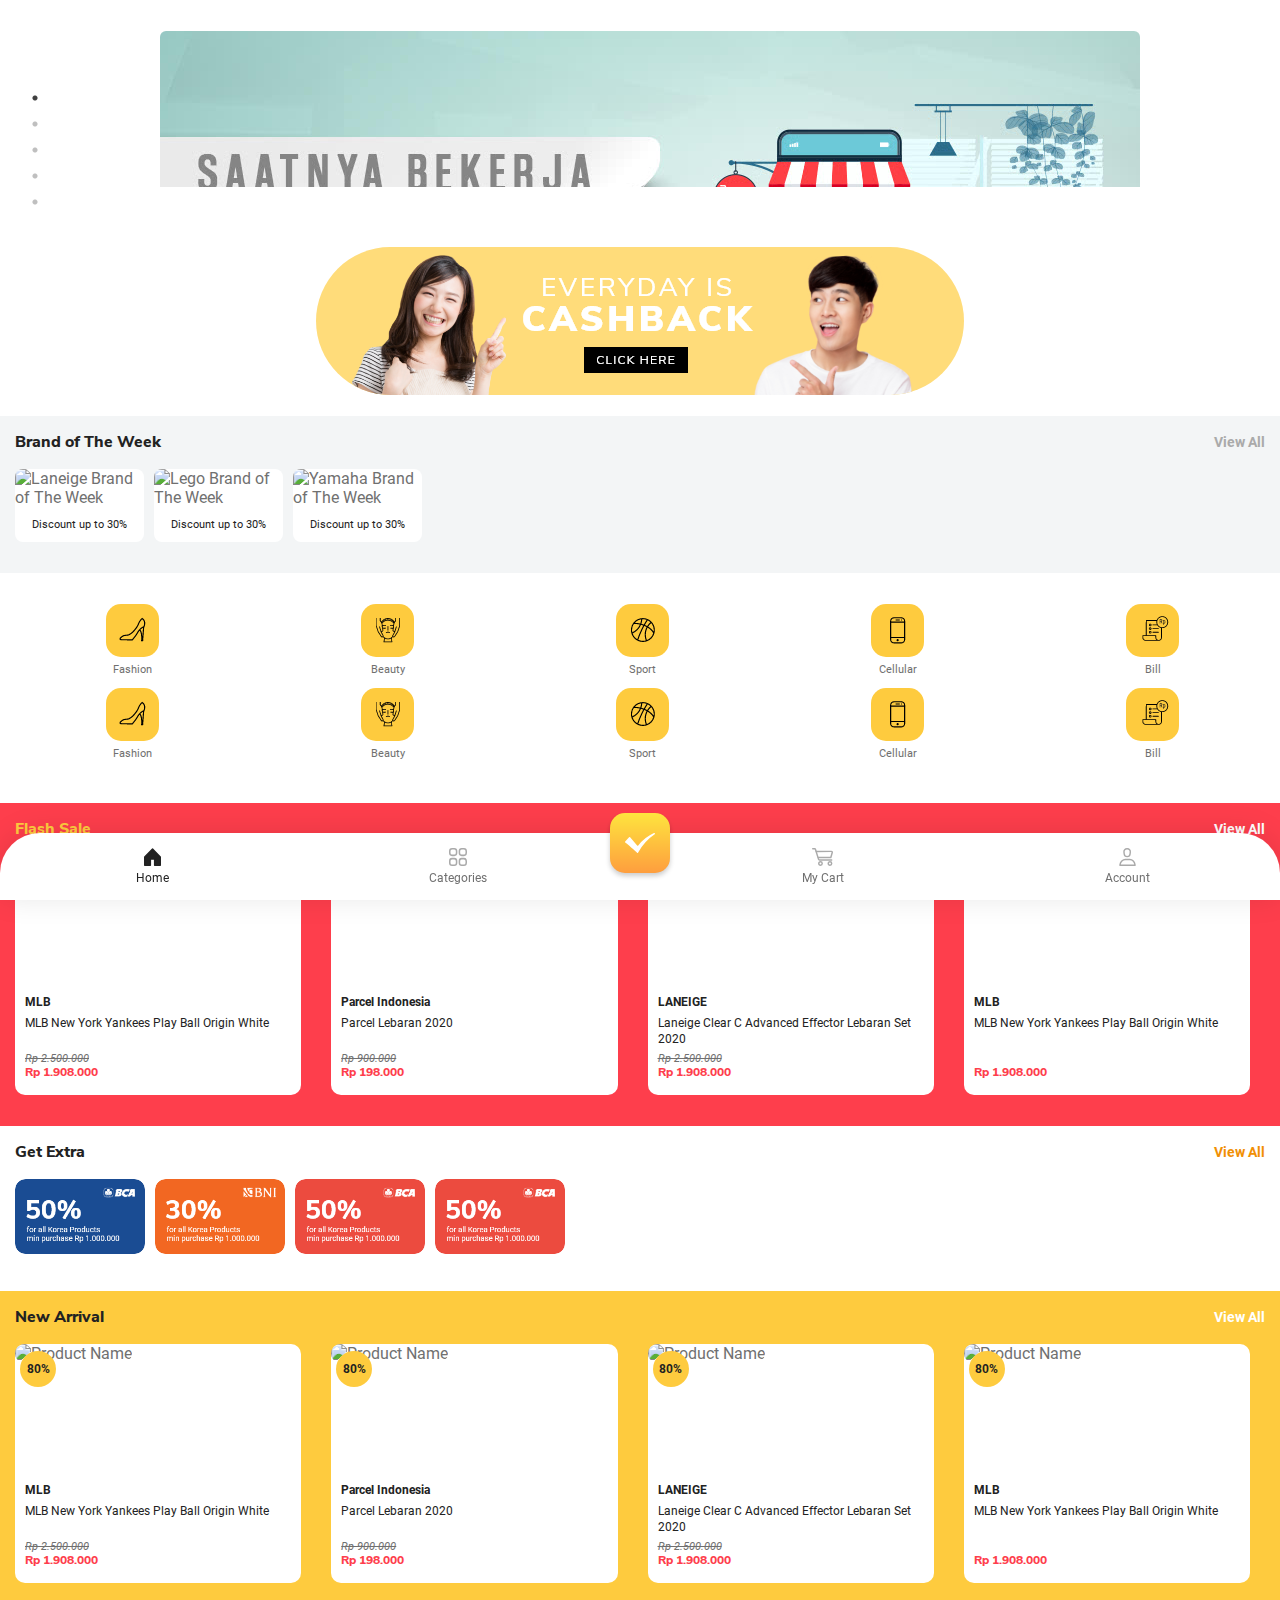
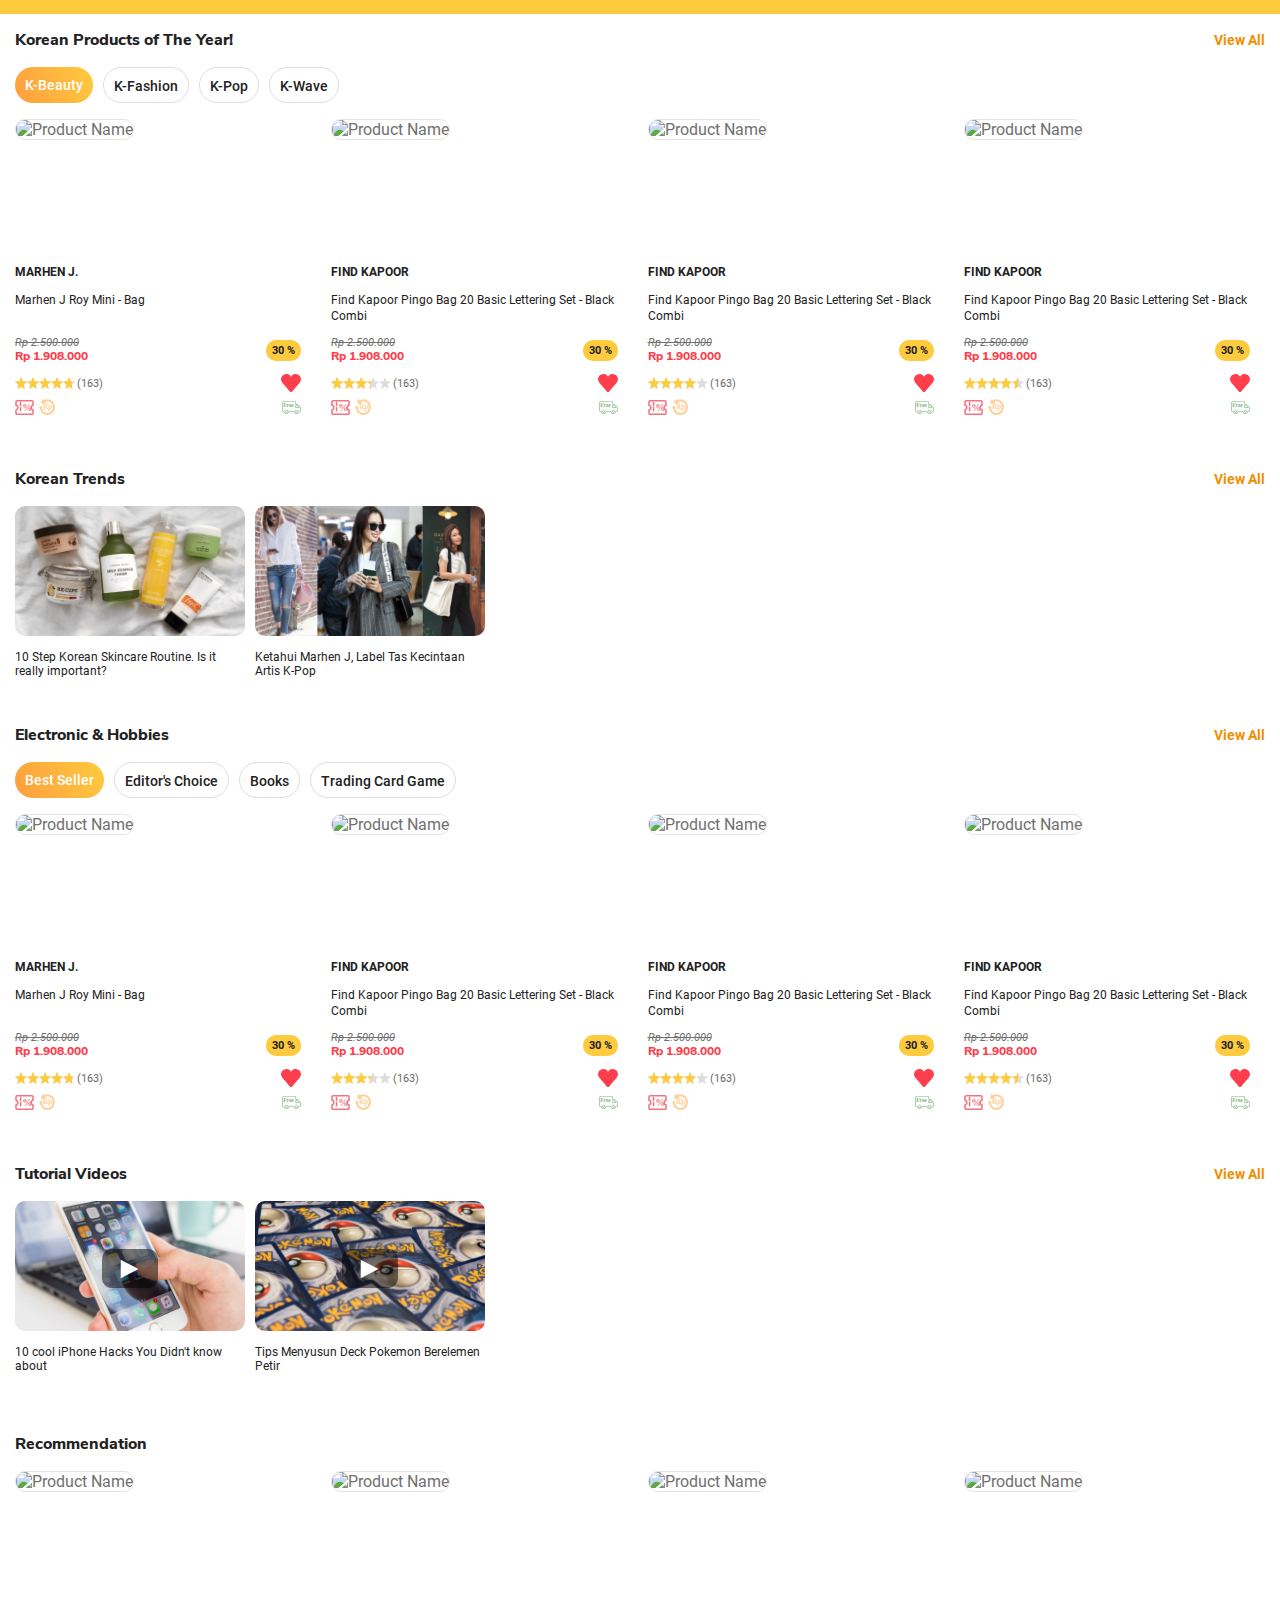
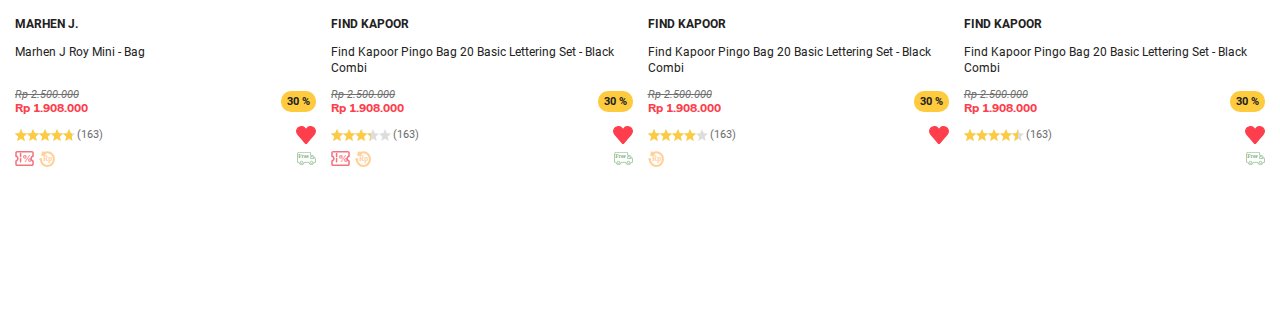
==== commit 3e18d308: "Add bottom slider navigation" ====
--- a/index.html
+++ b/index.html
@@ -1121,17 +1121,7 @@
                     popup_Layer_close3(el);
                 }
             });
-            $('#mall-in-mall-menu').slick({
-                dots: true,
-                arrows: false,
-                speed: 700,
-                centerMode: true,
-                variableWidth: true,
-                swipe: true,
-                infinite: true,
-                swipeToSlide: true,
-                variableHeight: true
-            });
+            
         }
 
         function popup_Layer_close3(el) {
@@ -1152,6 +1142,19 @@
                 swipeToSlide: true,
 
             });
+
+            $('#mall-in-mall-menu').slick({
+                dots: true,
+                arrows: false,
+                centerPadding: 0,
+                speed: 700,
+                centerMode: true,
+                variableWidth: true,
+                swipe: true,
+                infinite: true,
+                swipeToSlide: true,
+                variableHeight: true
+            });
         })
 
         $(".wishlist-icon").click(function (e) {
--- a/MC/css/layout.css
+++ b/MC/css/layout.css
@@ -173,10 +173,11 @@
   width: 100%;
   position: fixed;
   background: #F1F2F4;
-  bottom: 0; }
+  bottom: 0;
+  padding-bottom: 0; }
   .slide_layer .content {
     position: relative;
-    padding: 10px 15px;
+    padding: 0;
     overflow-y: auto;
     padding-bottom: 0; }
 
@@ -213,37 +214,48 @@
 
 .section-header {
   display: flex;
-  align-items: center;
-  justify-content: space-between; }
+  align-items: center; }
   .section-header h2 {
     margin: 0; }
   .section-header .view-all {
+    margin-left: auto;
     text-decoration: none;
-    color: #FECB3E;
+    color: #F18F04;
     font-weight: 700;
     font-size: 14px; }
+  .section-header .countdown {
+    margin-left: 3px; }
+    .section-header .countdown .countdown_timer {
+      background-color: #222222;
+      color: white;
+      padding: 2px;
+      border-radius: 5px;
+      margin: 0 3px;
+      font-size: 14px;
+      font-weight: 600; }
 
 #main-banner-section {
   width: 100%; }
-  #main-banner-section #main-banner .slick-track {
-    display: flex;
-    align-items: center; }
+  #main-banner-section .slick-list {
+    overflow-y: visible !important; }
   #main-banner-section #main-banner li {
     display: inline-block;
-    margin-right: auto;
-    margin-left: auto; }
+    margin-right: 10px;
+    margin-left: 10px;
+    width: 100%; }
     #main-banner-section #main-banner li a {
-      display: block; }
+      display: block;
+      height: 115px !important; }
       #main-banner-section #main-banner li a img {
         margin-left: auto;
         margin-right: auto;
-        border-radius: 6px;
-        width: 100%; }
-  #main-banner-section #main-banner .slick-center {
-    transition: height 0.7s ease;
-    padding: 15px 0; }
-    #main-banner-section #main-banner .slick-center a {
-      height: 120px; }
+        border-radius: 6px; }
+  #main-banner-section #main-banner .slick-current {
+    transition: height 0.7s ease; }
+    #main-banner-section #main-banner .slick-current a {
+      height: 150px !important; }
+      #main-banner-section #main-banner .slick-current a img {
+        padding-top: 0px !important; }
 
 #brand-of-the-week {
   background-color: #F3F5F6; }
@@ -279,6 +291,7 @@
   justify-content: center;
   margin-right: 10px; }
   #main-menu .main-menu-items li img {
+    height: 53px;
     max-width: 100%; }
   #main-menu .main-menu-items li p {
     font-size: 11px;
@@ -307,7 +320,7 @@
       flex: 0 0 auto;
       width: calc(50% - 30px);
       margin-right: 15px; }
-      @media only screen and (min-width: 768px) {
+      @media only screen and (min-width: 600px) {
         .prd-list.carousel li {
           width: calc(25% - 30px); } }
   .prd-list li a {
@@ -437,7 +450,8 @@
     overflow: hidden;
     display: block;
     height: 36px;
-    width: 100px;
+    width: auto;
+    padding: 0 10px;
     border-radius: 20px;
     border: 1px solid #DDDDDD;
     text-align: center;
@@ -467,7 +481,7 @@
       position: absolute;
       left: calc(50% - (56px/2));
       top: calc(50% - (39px/2));
-      background-image: url(../images/play-button.png);
+      background-image: url(../icons/Play\ Button@2x.png);
       width: 56px;
       height: 39px;
       background-size: contain;
@@ -632,29 +646,92 @@
     align-items: center;
     justify-content: center; }
 
-#bottom-nav-slide #mall-in-mall-menu {
-  height: 70px; }
-  #bottom-nav-slide #mall-in-mall-menu .slick-track {
+#bottom-nav-slide {
+  padding: 0;
+  border-top-right-radius: 40px;
+  border-top-left-radius: 40px; }
+  #bottom-nav-slide .content {
+    position: relative; }
+  #bottom-nav-slide #brand-mall_section {
+    margin-left: auto;
+    margin-right: auto;
+    background-color: #E1E4E9;
+    padding: 15px;
+    border-top-right-radius: 40px;
+    border-top-left-radius: 40px; }
+    #bottom-nav-slide #brand-mall_section #brand-mall-menu .brand {
+      margin: 0 8px; }
+    #bottom-nav-slide #brand-mall_section .brand-mall-item {
+      display: grid !important;
+      grid-template-columns: 1fr 1fr 1fr;
+      grid-row-gap: 16px; }
+      @media only screen and (min-width: 550px) {
+        #bottom-nav-slide #brand-mall_section .brand-mall-item {
+          grid-template-columns: 1fr 1fr 1fr 1fr 1fr 1fr; } }
+      #bottom-nav-slide #brand-mall_section .brand-mall-item a {
+        display: block;
+        width: 100%; }
+        #bottom-nav-slide #brand-mall_section .brand-mall-item a img {
+          width: 100%; }
+  #bottom-nav-slide #brand-mall-footer {
+    padding: 10px 10px 0;
     display: flex;
-    align-items: center; }
-  #bottom-nav-slide #mall-in-mall-menu li a {
-    display: block;
-    margin: 0 10px; }
-    #bottom-nav-slide #mall-in-mall-menu li a img {
-      width: auto;
-      height: 60px;
-      border-radius: 15px; }
-  #bottom-nav-slide #mall-in-mall-menu .slick-current a img {
-    transition: height 0.7s ease;
-    height: 75px;
-    border: 5px solid white; }
-#bottom-nav-slide .title_section {
-  width: 100vw;
-  border-top-left-radius: 100px;
-  border-top-right-radius: 100px;
-  padding: 20px 0;
-  text-align: center;
-  background: white;
-  font-weight: 600; }
+    align-items: center;
+    justify-content: space-between; }
+    #bottom-nav-slide #brand-mall-footer .progress {
+      display: block;
+      width: 70%;
+      height: 4px;
+      border-radius: 20px;
+      overflow: hidden;
+      background-color: #CDD2DB;
+      background-image: linear-gradient(to right, #9EA3AC, #9EA3AC);
+      background-repeat: no-repeat;
+      background-size: 0 100%;
+      transition: background-size .4s ease-in-out; }
+    #bottom-nav-slide #brand-mall-footer .view-all a {
+      font-size: 12px;
+      color: #707070; }
+  #bottom-nav-slide #mall-in-mall_section {
+    padding: 0; }
+  #bottom-nav-slide #mall-in-mall-menu {
+    width: 100%;
+    margin-left: auto;
+    margin-right: auto;
+    /* slide when not active/center*/
+    /* slide when active/center */ }
+    #bottom-nav-slide #mall-in-mall-menu .slick-track {
+      display: flex;
+      align-items: center; }
+    #bottom-nav-slide #mall-in-mall-menu li a {
+      display: flex;
+      justify-content: center;
+      box-sizing: border-box; }
+      #bottom-nav-slide #mall-in-mall-menu li a img {
+        width: 100%;
+        border-radius: 30px; }
+    #bottom-nav-slide #mall-in-mall-menu .slick-slide,
+    #bottom-nav-slide #mall-in-mall-menu .slick-slide[aria-hidden="true"]:not(.slick-cloned) ~ .slick-cloned[aria-hidden="true"] {
+      transform: scale(0.7, 0.7);
+      transition: transform 0.3s; }
+    #bottom-nav-slide #mall-in-mall-menu .slick-center,
+    #bottom-nav-slide #mall-in-mall-menu .slick-slide[aria-hidden="true"]:not([tabindex="-1"]) + .slick-cloned[aria-hidden="true"] {
+      transform: scale(0.9, 0.9); }
+      #bottom-nav-slide #mall-in-mall-menu .slick-center img,
+      #bottom-nav-slide #mall-in-mall-menu .slick-slide[aria-hidden="true"]:not([tabindex="-1"]) + .slick-cloned[aria-hidden="true"] img {
+        border: 5px solid white; }
+    #bottom-nav-slide #mall-in-mall-menu .slide {
+      padding: 0 10px; }
+  #bottom-nav-slide .title_section {
+    width: 100vw;
+    border-top-left-radius: 100px;
+    border-top-right-radius: 100px;
+    padding: 20px 0;
+    text-align: center;
+    background: white;
+    font-weight: 600; }
+
+/* slide when not active/center*/
+/* slide when active/center */
 
 /*# sourceMappingURL=layout.css.map */
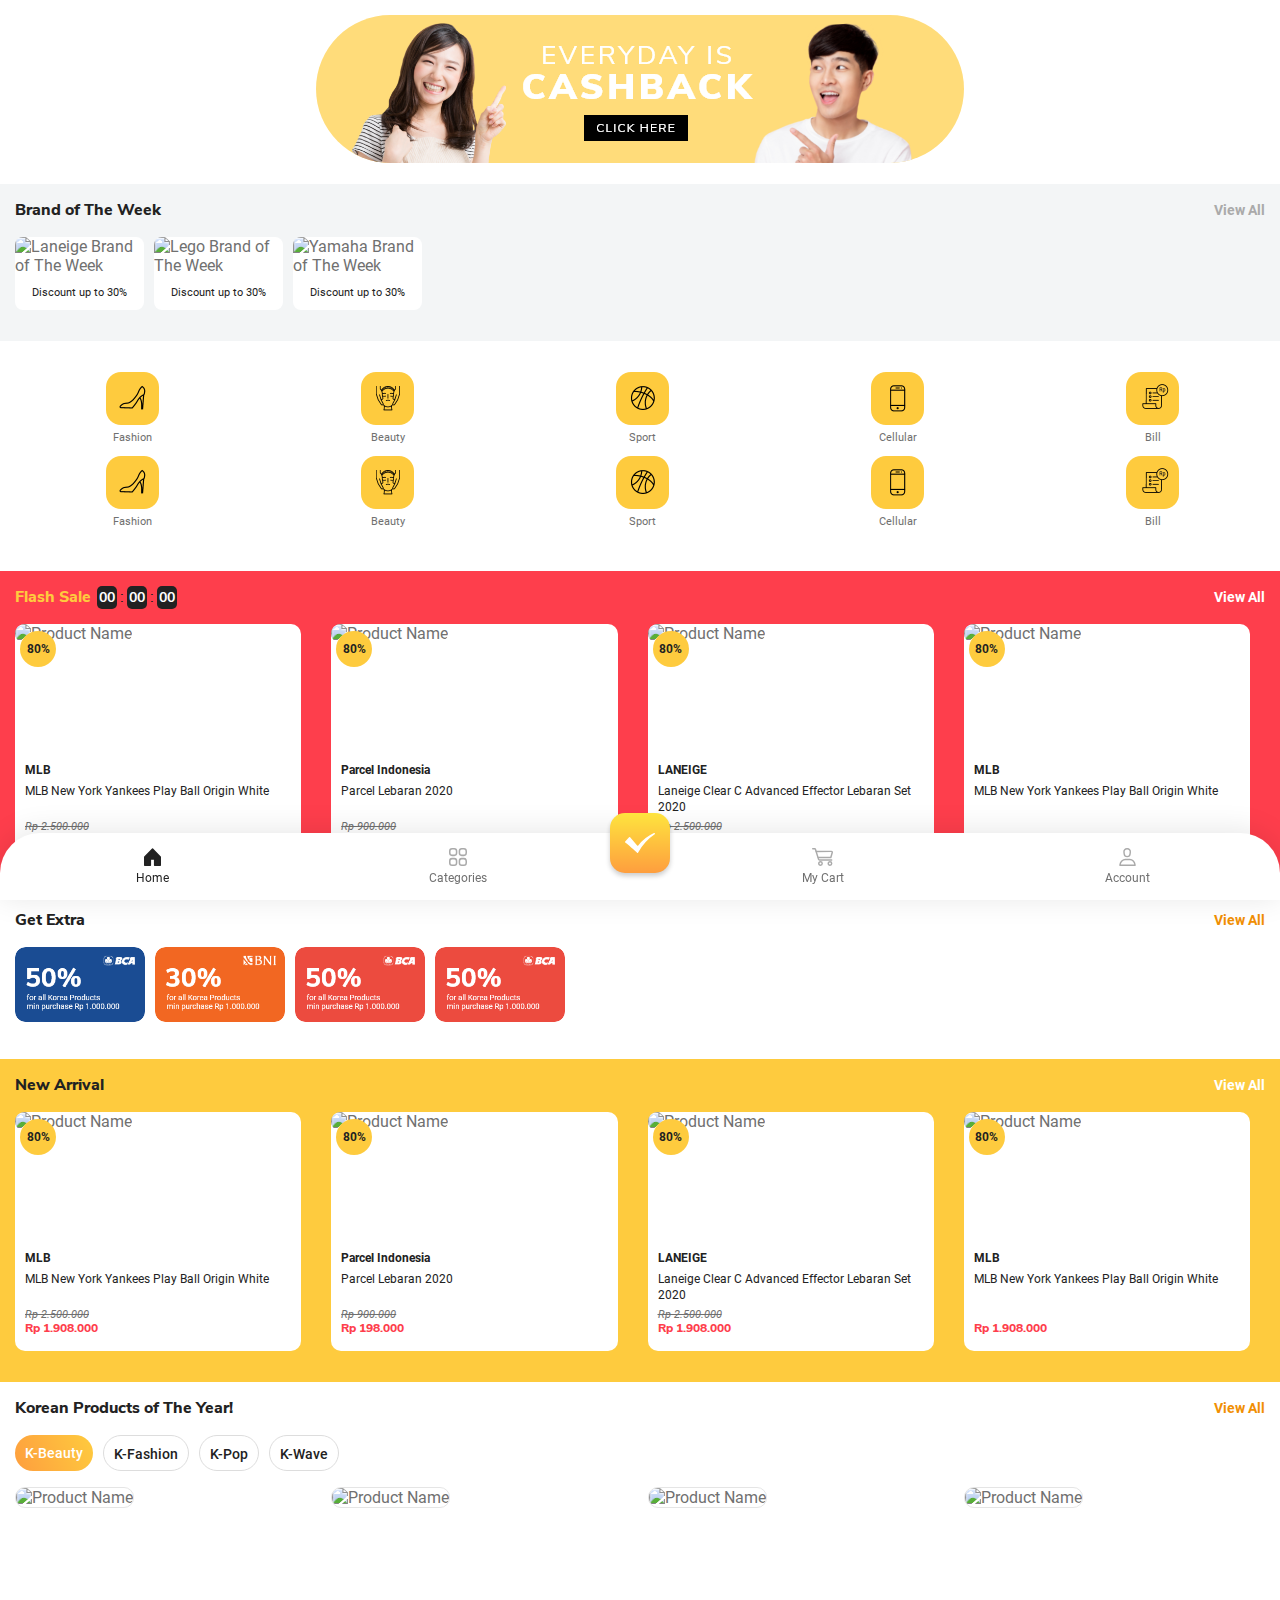
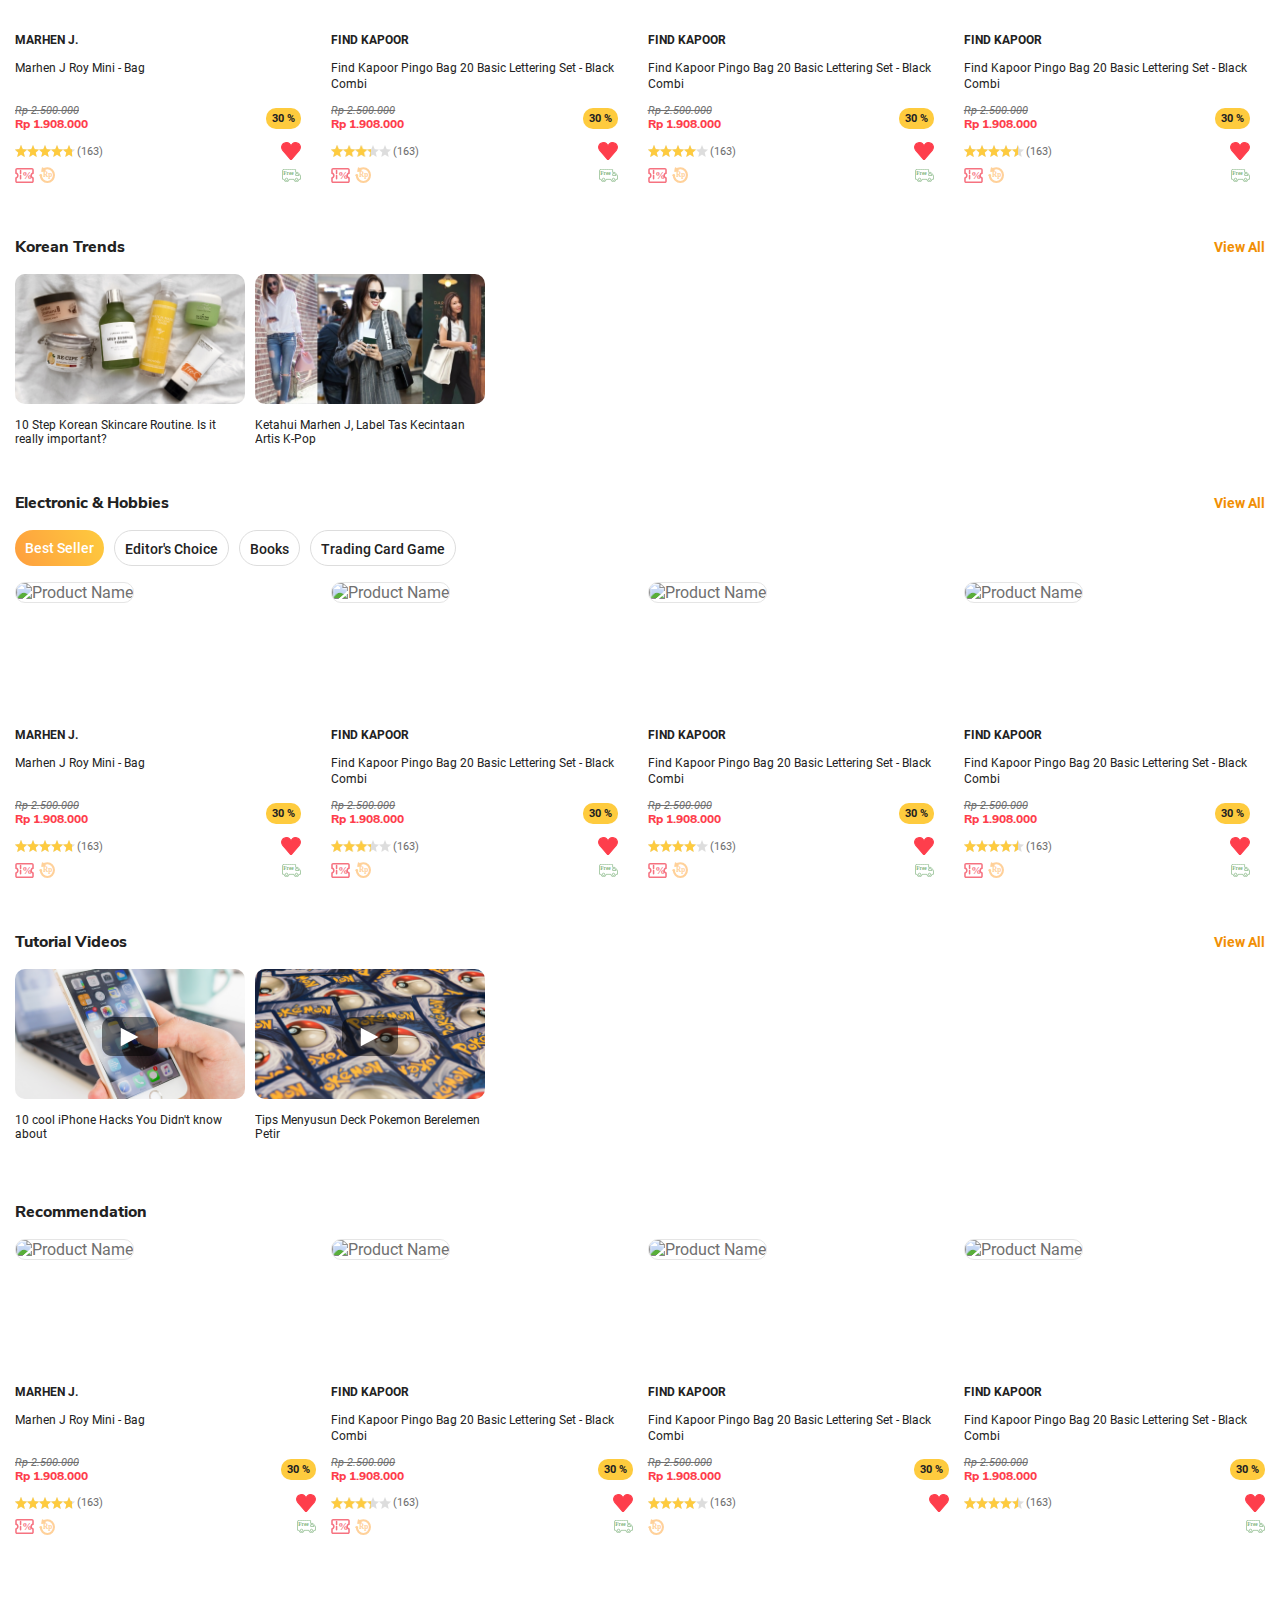
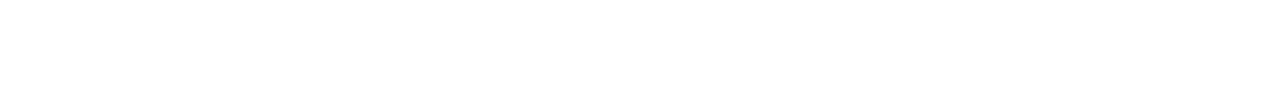
==== commit a9625283: "Push bottom navigation for netlify" ====
--- a/index.html
+++ b/index.html
@@ -10,39 +10,40 @@
 </head>
 
 <body>
+    <header>
+
+    </header>
     <div class="wrap">
-        <section id="main-banner-section">
-            <div class="container">
-                <ul id="main-banner" class="list-unstyled">
-                    <li>
-                        <a href="#">
-                            <img src="./MC/images/billboard-1.jpg" alt="Billboard" />
-                        </a>
-                    </li>
-                    <li>
-                        <a href="#">
-                            <img src="./MC/images/billboard-2.jpg" alt="Billboard" />
-                        </a>
-                    </li>
-                    <li>
-                        <a href="#">
-                            <img src="./MC/images/billboard-3.jpg" alt="Billboard" />
-                        </a>
-                    </li>
-                    <li>
-                        <a href="#">
-                            <img src="./MC/images/billboard-4.jpg" alt="Billboard" />
-                        </a>
-                    </li>
-                    <li>
-                        <a href="#">
-                            <img src="./MC/images/billboard-5.jpg" alt="Billboard" />
-                        </a>
-                    </li>
-                </ul>
-            </div>
-
-        </section>
+        <!-- <section id="main-banner-section">
+            <ul id="main-banner" class="list-unstyled">
+                <li>
+                    <a href="#">
+                        <img src="./MC/images/Main Banner@2x.png" alt="Billboard" />
+                    </a>
+                </li>
+                <li>
+                    <a href="#">
+                        <img src="./MC/images/Main Banner@2x.png" alt="Billboard" />
+                    </a>
+                </li>
+                <li>
+                    <a href="#">
+                        <img src="./MC/images/Main Banner@2x.png" alt="Billboard" />
+                    </a>
+                </li>
+                <li>
+                    <a href="#">
+                        <img src="./MC/images/Main Banner@2x.png" alt="Billboard" />
+                    </a>
+                </li>
+                <li>
+                    <a href="#">
+                        <img src="./MC/images/Main Banner@2x.png" alt="Billboard" />
+                    </a>
+                </li>
+            </ul>
+
+        </section> -->
 
         <section id="tactical-banner-section">
             <div class="container centered">
@@ -108,61 +109,61 @@
             <ul class="main-menu-items list-unstyled carousel">
                 <li>
                     <a href="#">
-                        <img src="./MC/images/category-fashion.png" alt="Fashion Category" />
+                        <img src="./MC/icons/fashion@2x.png" alt="Fashion Category" />
                         <p>Fashion</p>
                     </a>
                 </li>
                 <li>
                     <a href="#">
-                        <img src="./MC/images/category-beauty.png" alt="Beauty Category" />
+                        <img src="./MC/icons/beauty@2x.png" alt="Beauty Category" />
                         <p>Beauty</p>
                     </a>
                 </li>
                 <li>
                     <a href="#">
-                        <img src="./MC/images/category-sport.png" alt="Sport Category" />
+                        <img src="./MC/icons/sport@2x.png" alt="Sport Category" />
                         <p>Sport</p>
                     </a>
                 </li>
                 <li>
                     <a href="#">
-                        <img src="./MC/images/category-pulsa.png" alt="Cellular Category" />
+                        <img src="./MC/icons/pulse@2x.png" alt="Cellular Category" />
                         <p>Cellular</p>
                     </a>
                 </li>
                 <li>
                     <a href="#">
-                        <img src="./MC/images/category-bill.png" alt="Bill Category" />
+                        <img src="./MC/icons/category@2x.png" alt="Bill Category" />
                         <p>Bill</p>
                     </a>
                 </li>
                 <li>
                     <a href="#">
-                        <img src="./MC/images/category-fashion.png" alt="Fashion Category" />
+                        <img src="./MC/icons/fashion@2x.png" alt="Fashion Category" />
                         <p>Fashion</p>
                     </a>
                 </li>
                 <li>
                     <a href="#">
-                        <img src="./MC/images/category-beauty.png" alt="Beauty Category" />
+                        <img src="./MC/icons/beauty@2x.png" alt="Beauty Category" />
                         <p>Beauty</p>
                     </a>
                 </li>
                 <li>
                     <a href="#">
-                        <img src="./MC/images/category-sport.png" alt="Sport Category" />
+                        <img src="./MC/icons/sport@2x.png" alt="Sport Category" />
                         <p>Sport</p>
                     </a>
                 </li>
                 <li>
                     <a href="#">
-                        <img src="./MC/images/category-pulsa.png" alt="Cellular Category" />
+                        <img src="./MC/icons/pulse@2x.png" alt="Cellular Category" />
                         <p>Cellular</p>
                     </a>
                 </li>
                 <li>
                     <a href="#">
-                        <img src="./MC/images/category-bill.png" alt="Bill Category" />
+                        <img src="./MC/icons/category@2x.png" alt="Bill Category" />
                         <p>Bill</p>
                     </a>
                 </li>
@@ -173,6 +174,11 @@
             <div class="container">
                 <div class="section-header">
                     <h2 style="color: #FECB3E">Flash Sale</h2>
+                    <div class="countdown">
+                        <span id="countdown_hours" class="countdown_timer">00</span>:<span id="countdown_minutes"
+                            class="countdown_timer">00</span>:<span id="countdown_seconds"
+                            class="countdown_timer">00</span>
+                    </div>
                     <a href="#" class="view-all" style="color: white;">View All</a>
                 </div>
 
@@ -1046,10 +1052,182 @@
     </div>
 
 
-    <!-- Add to Cart popup-->
+    <!-- Bottom Nav popup-->
     <section id="bottom-nav-slide" class="poplay_type2_1 slide_layer" style="display: none">
         <div class="content">
-            <section class="mall-in-mall_section">
+            <section id="brand-mall_section">
+                <ul id="brand-mall-menu" class="list-unstyled container">
+                    <li class="brand-mall-item">
+                        <div class="brand">
+                            <a href="#">
+                                <img src="./MC/icons/Brand Mall/Mini Brand.png" alt="Brand" />
+                            </a>
+                        </div>
+                        <div class="brand">
+                            <a href="#">
+                                <img src="./MC/icons/Brand Mall/Mini Brand-1.png" alt="Brand" />
+                            </a>
+                        </div>
+                        <div class="brand">
+                            <a href="#">
+                                <img src="./MC/icons/Brand Mall/Mini Brand-2.png" alt="Brand" />
+                            </a>
+                        </div>
+                        <div class="brand">
+                            <a href="#">
+                                <img src="./MC/icons/Brand Mall/Mini Brand-3.png" alt="Brand" />
+                            </a>
+                        </div>
+                        <div class="brand">
+                            <a href="#">
+                                <img src="./MC/icons/Brand Mall/Mini Brand-4.png" alt="Brand" />
+                            </a>
+                        </div>
+                        <div class="brand">
+                            <a href="#">
+                                <img src="./MC/icons/Brand Mall/Mini Brand-5.png" alt="Brand" />
+                            </a>
+                        </div>
+                    </li>
+                    <li class="brand-mall-item">
+                        <div class="brand">
+                            <a href="#">
+                                <img src="./MC/icons/Brand Mall/Mini Brand.png" alt="Brand" />
+                            </a>
+                        </div>
+                        <div class="brand">
+                            <a href="#">
+                                <img src="./MC/icons/Brand Mall/Mini Brand-1.png" alt="Brand" />
+                            </a>
+                        </div>
+                        <div class="brand">
+                            <a href="#">
+                                <img src="./MC/icons/Brand Mall/Mini Brand-2.png" alt="Brand" />
+                            </a>
+                        </div>
+                        <div class="brand">
+                            <a href="#">
+                                <img src="./MC/icons/Brand Mall/Mini Brand-3.png" alt="Brand" />
+                            </a>
+                        </div>
+                        <div class="brand">
+                            <a href="#">
+                                <img src="./MC/icons/Brand Mall/Mini Brand-4.png" alt="Brand" />
+                            </a>
+                        </div>
+                        <div class="brand">
+                            <a href="#">
+                                <img src="./MC/icons/Brand Mall/Mini Brand-5.png" alt="Brand" />
+                            </a>
+                        </div>
+                    </li>
+                    <li class="brand-mall-item">
+                        <div class="brand">
+                            <a href="#">
+                                <img src="./MC/icons/Brand Mall/Mini Brand.png" alt="Brand" />
+                            </a>
+                        </div>
+                        <div class="brand">
+                            <a href="#">
+                                <img src="./MC/icons/Brand Mall/Mini Brand-1.png" alt="Brand" />
+                            </a>
+                        </div>
+                        <div class="brand">
+                            <a href="#">
+                                <img src="./MC/icons/Brand Mall/Mini Brand-2.png" alt="Brand" />
+                            </a>
+                        </div>
+                        <div class="brand">
+                            <a href="#">
+                                <img src="./MC/icons/Brand Mall/Mini Brand-3.png" alt="Brand" />
+                            </a>
+                        </div>
+                        <div class="brand">
+                            <a href="#">
+                                <img src="./MC/icons/Brand Mall/Mini Brand-4.png" alt="Brand" />
+                            </a>
+                        </div>
+                        <div class="brand">
+                            <a href="#">
+                                <img src="./MC/icons/Brand Mall/Mini Brand-5.png" alt="Brand" />
+                            </a>
+                        </div>
+                    </li>
+                    <li class="brand-mall-item">
+                        <div class="brand">
+                            <a href="#">
+                                <img src="./MC/icons/Brand Mall/Mini Brand.png" alt="Brand" />
+                            </a>
+                        </div>
+                        <div class="brand">
+                            <a href="#">
+                                <img src="./MC/icons/Brand Mall/Mini Brand-1.png" alt="Brand" />
+                            </a>
+                        </div>
+                        <div class="brand">
+                            <a href="#">
+                                <img src="./MC/icons/Brand Mall/Mini Brand-2.png" alt="Brand" />
+                            </a>
+                        </div>
+                        <div class="brand">
+                            <a href="#">
+                                <img src="./MC/icons/Brand Mall/Mini Brand-3.png" alt="Brand" />
+                            </a>
+                        </div>
+                        <div class="brand">
+                            <a href="#">
+                                <img src="./MC/icons/Brand Mall/Mini Brand-4.png" alt="Brand" />
+                            </a>
+                        </div>
+                        <div class="brand">
+                            <a href="#">
+                                <img src="./MC/icons/Brand Mall/Mini Brand-5.png" alt="Brand" />
+                            </a>
+                        </div>
+                    </li>
+                    <li class="brand-mall-item">
+                        <div class="brand">
+                            <a href="#">
+                                <img src="./MC/icons/Brand Mall/Mini Brand.png" alt="Brand" />
+                            </a>
+                        </div>
+                        <div class="brand">
+                            <a href="#">
+                                <img src="./MC/icons/Brand Mall/Mini Brand-1.png" alt="Brand" />
+                            </a>
+                        </div>
+                        <div class="brand">
+                            <a href="#">
+                                <img src="./MC/icons/Brand Mall/Mini Brand-2.png" alt="Brand" />
+                            </a>
+                        </div>
+                        <div class="brand">
+                            <a href="#">
+                                <img src="./MC/icons/Brand Mall/Mini Brand-3.png" alt="Brand" />
+                            </a>
+                        </div>
+                        <div class="brand">
+                            <a href="#">
+                                <img src="./MC/icons/Brand Mall/Mini Brand-4.png" alt="Brand" />
+                            </a>
+                        </div>
+                        <div class="brand">
+                            <a href="#">
+                                <img src="./MC/icons/Brand Mall/Mini Brand-5.png" alt="Brand" />
+                            </a>
+                        </div>
+                    </li>
+                </ul>
+                <div id="brand-mall-footer">
+                    <div class="progress" role="progressbar" aria-valuemin="0" aria-valuemax="100"></div>
+                    <div class="view-all">
+                        <a href="#">
+                            View All
+                        </a>
+                    </div>
+                </div>
+            </section>
+            <section id="mall-in-mall_section">
                 <ul id="mall-in-mall-menu" class="list-unstyled">
                     <li>
                         <a>
@@ -1089,12 +1267,14 @@
                 </ul>
             </section>
 
+            <section class="title_section">
+                iSTYLE
+            </section>
+
         </div>
-        <section class="title_section">
-            iSTYLE
-        </section>
+
     </section>
-    <!--End of Add to Cart Popup-->
+    <!--End of Bottom Nav Popup-->
 
     <!--Popup Video-->
     <div id="popup-video" class="modal">
@@ -1121,8 +1301,12 @@
                     popup_Layer_close3(el);
                 }
             });
-            
+
+            $('#brand-mall-menu').slick('setPosition');
+            $('#mall-in-mall-menu').slick('setPosition');
         }
+
+
 
         function popup_Layer_close3(el) {
             var temp = $('#' + el);
@@ -1130,31 +1314,63 @@
             $('.laydim').remove();
             $('body').removeClass('no-scroll');
         }
+
+
         $(document).ready(function () {
             $('#main-banner').slick({
                 dots: true,
                 arrows: false,
                 speed: 700,
-                slidesToShow: 1,
                 infinite: true,
                 swipe: true,
                 //  infinite: true,
                 swipeToSlide: true,
-
-            });
-
-            $('#mall-in-mall-menu').slick({
-                dots: true,
-                arrows: false,
-                centerPadding: 0,
-                speed: 700,
                 centerMode: true,
                 variableWidth: true,
+                variableHeight: true,
+            });
+
+            $('#brand-mall-menu').on('beforeChange', function (event, slick, currentSlide, nextSlide) {
+                var calc = ((nextSlide) / (slick.slideCount - 1)) * 100;
+
+                $('.progress')
+                    .css('background-size', calc + '% 100%')
+                    .attr('aria-valuenow', calc);
+            });
+
+            $('#brand-mall-menu').slick({
+                dots: false,
+                arrows: false,
+                speed: 700,
+                infinite: false,
                 swipe: true,
+                slidesToShow: 1,
                 infinite: true,
                 swipeToSlide: true,
-                variableHeight: true
             });
+
+            $('#mall-in-mall-menu').slick({
+                dots: false,
+                arrows: false,
+                speed: 700,
+                infinite: true,
+                touchThreshold: 500,
+                swipeToSlide: true,
+                focusOnSelect: true,
+                centerMode: true,
+                slidesToShow: 3,
+                centerPadding: "30px",
+                mobileFirst: true,
+                responsive: [{
+                        breakpoint: 600,
+                        settings: {
+                            slidesToShow: 5,
+                        }
+                    }
+
+                ]
+            });
+
         })
 
         $(".wishlist-icon").click(function (e) {
@@ -1162,7 +1378,50 @@
             $(this).toggleClass("active");
         })
 
-        var btn = document.getElementsByClassName("vid-article")
+        // Flash sale code
+        // Set the date we're counting down to
+        var countDownDate = new Date("May 28, 2020 15:37:25").getTime();
+
+        // Update the count down every 1 second
+        var x = setInterval(function () {
+
+            // Get today's date and time
+            var now = new Date().getTime();
+
+            // Find the distance between now and the count down date
+            var distance = countDownDate - now;
+
+            // Time calculations for days, hours, minutes and seconds
+            // var days = Math.floor(distance / (1000 * 60 * 60 * 24));
+            var hours = Math.floor(distance / (1000 * 60 * 60));
+            var minutes = Math.floor((distance % (1000 * 60 * 60)) / (1000 * 60));
+            var seconds = Math.floor((distance % (1000 * 60)) / 1000);
+
+            if (hours < 10) {
+                hours = "0" + hours
+            }
+            if (minutes < 10) {
+                minutes = "0" + minutes
+            }
+
+            if (seconds < 10) {
+                seconds = "0" + seconds
+            }
+
+            // Display the result in the element with id="demo"
+            // document.getElementById("countdown_days").innerHTML = days;
+            document.getElementById("countdown_hours").innerHTML = hours;
+            document.getElementById("countdown_minutes").innerHTML = minutes;
+            document.getElementById("countdown_seconds").innerHTML = seconds;
+
+
+            // If the count down is finished, write some text
+            if (distance < 0) {
+                clearInterval(x);
+                document.getElementById("demo").innerHTML = "EXPIRED";
+            }
+        }, 1000);
+
 
         // This code loads the IFrame Player API code asynchronously.
         var tag = document.createElement('script');
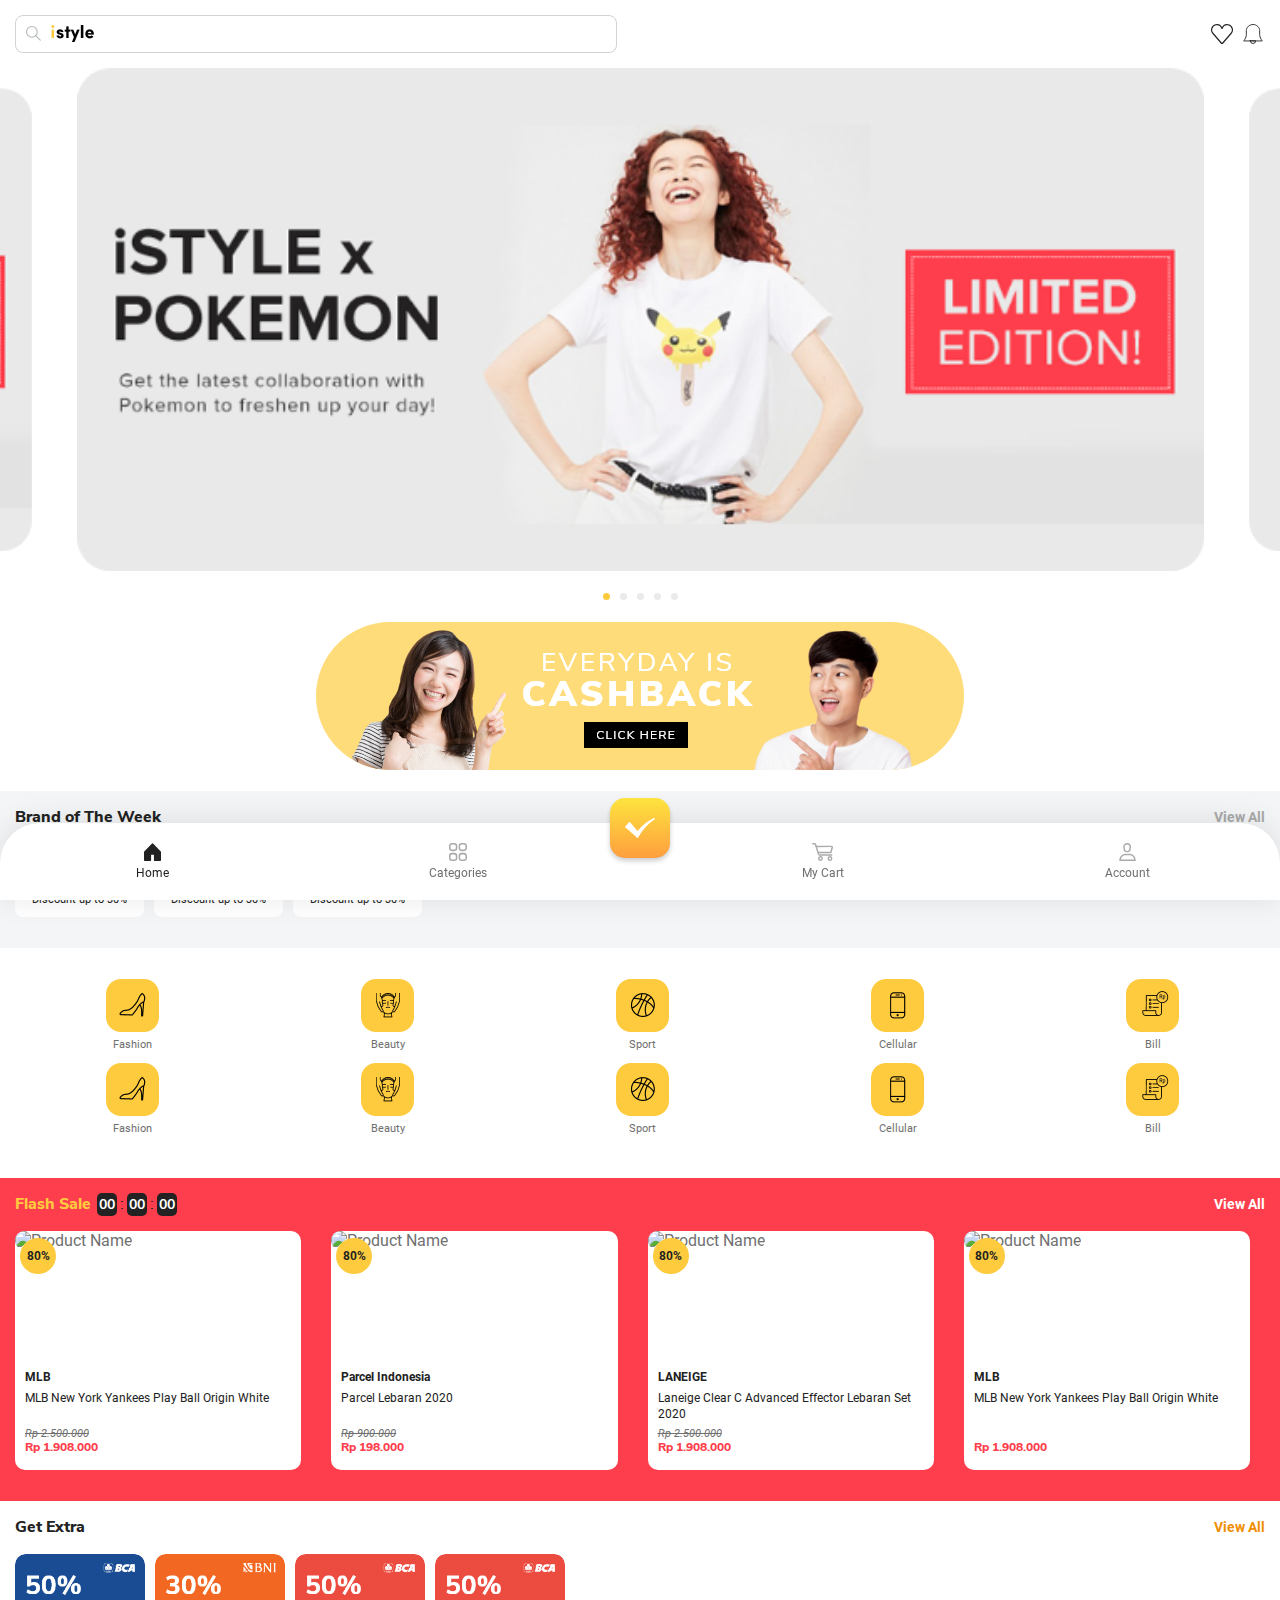
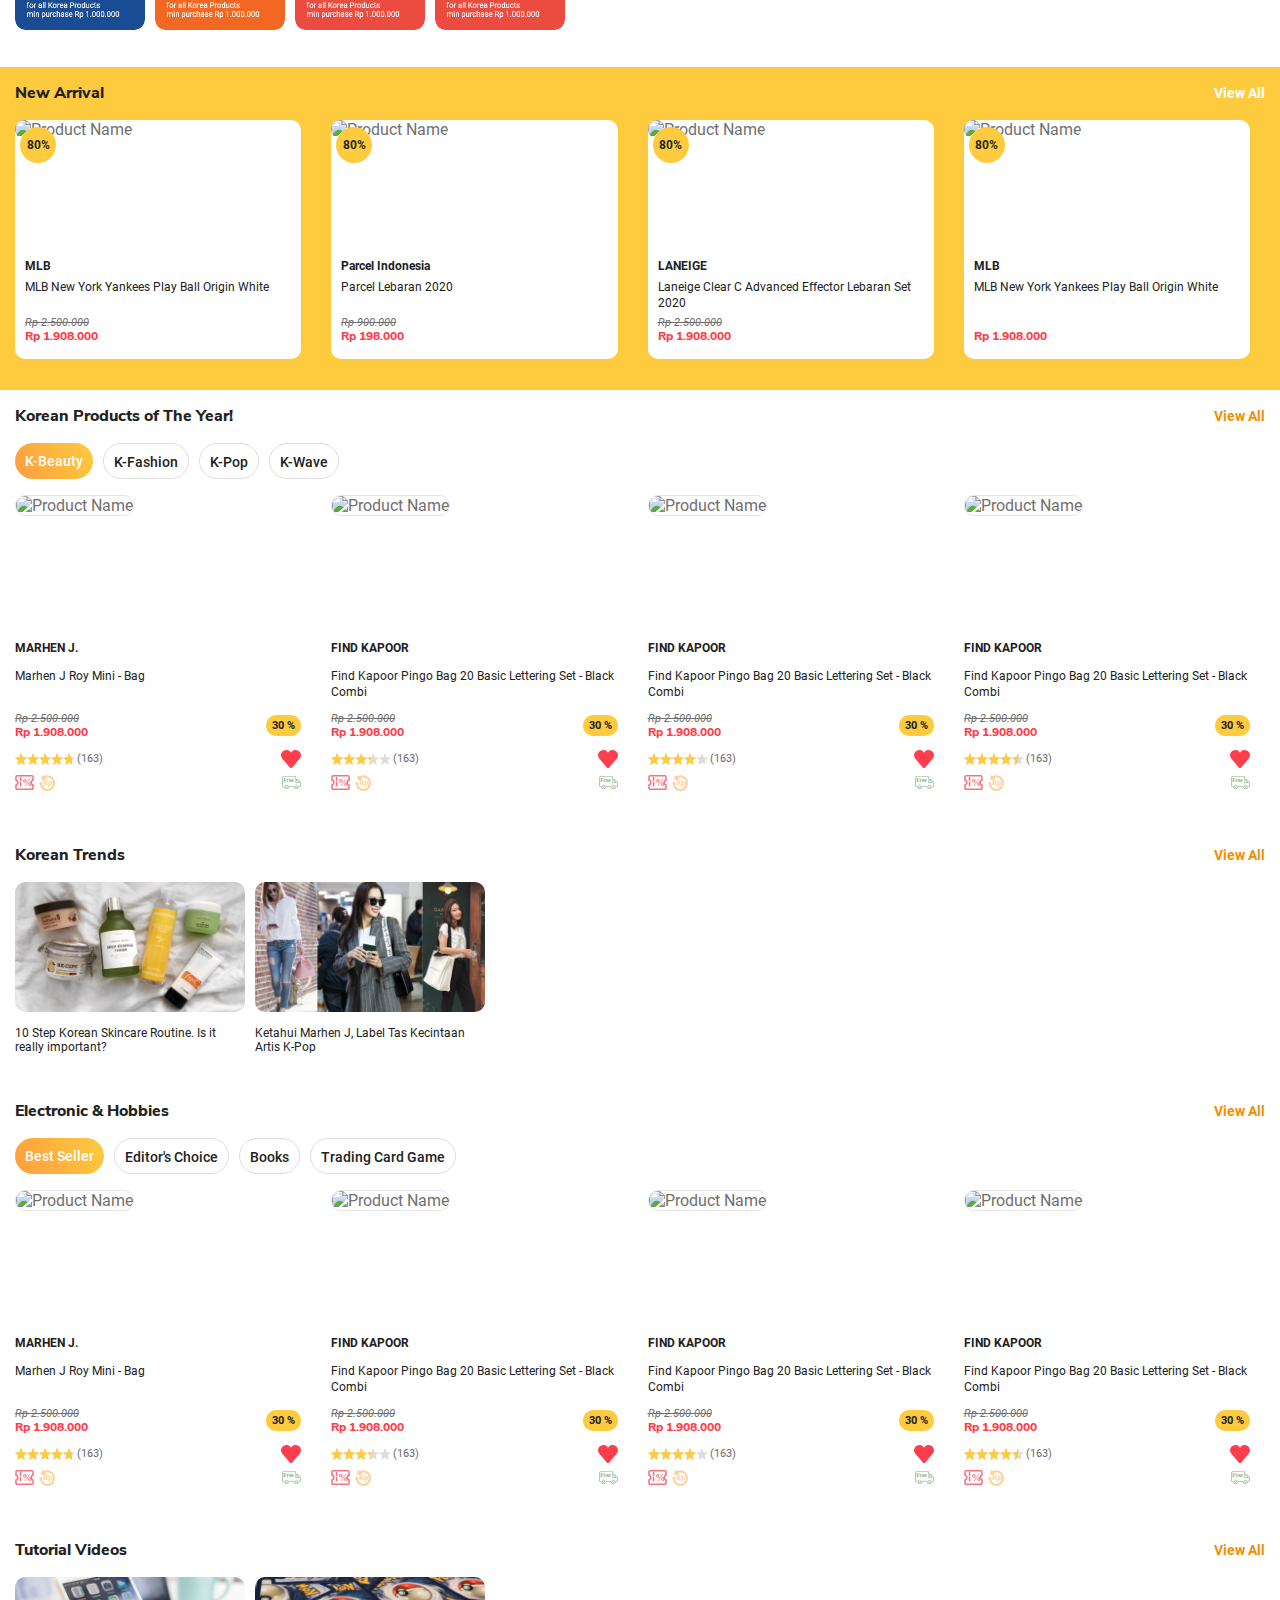
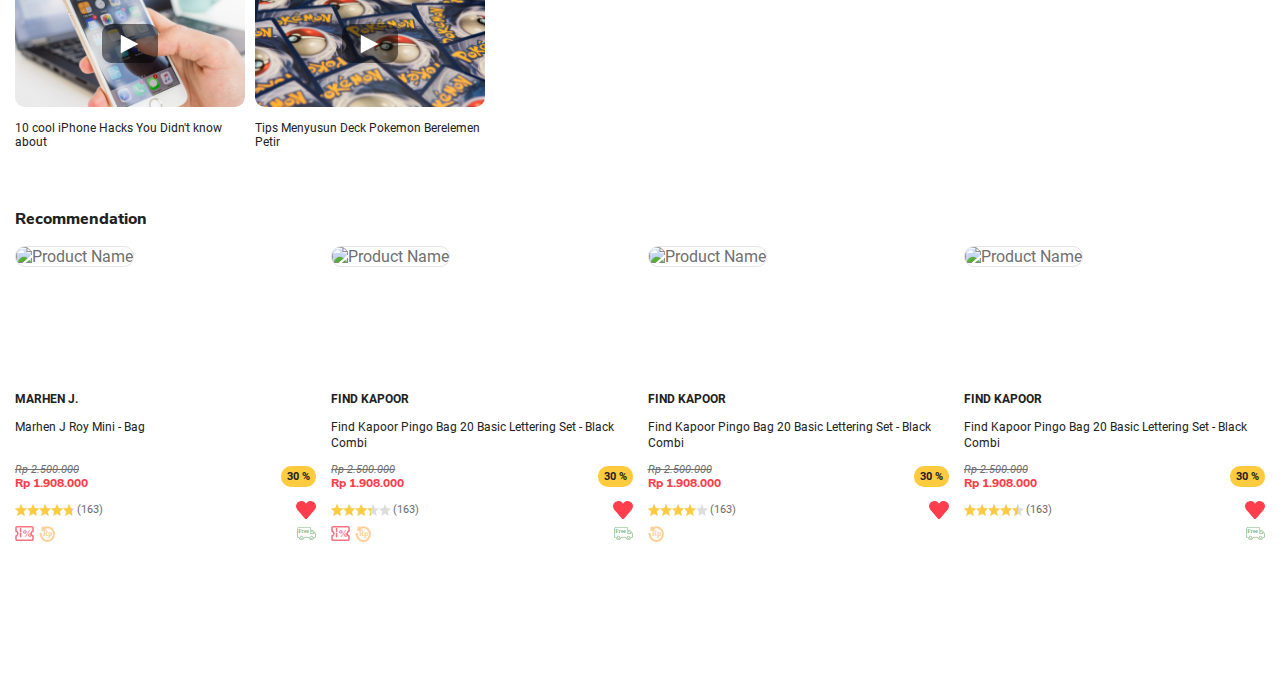
==== commit 20929105: "Edit index.html for deploying purposes" ====
--- a/index.html
+++ b/index.html
@@ -10,40 +10,52 @@
 </head>
 
 <body>
-    <header>
-
-    </header>
+
     <div class="wrap">
-        <!-- <section id="main-banner-section">
+        <header id="main-header" class="scrolled">
+            <nav class="nav-header">
+                <div class="header-search-wrapper">
+                    <i class="search-icon"></i>
+                    <input id="istyle-search" class="search" type="text" name="search" autocomplete="off"
+                        placeholder="Mau belanja apa di iStyle?" />
+                </div>
+                <div class="icons-wrapper">
+                    <span class="btn-wishlist"></span>
+                    <span class="btn-notification"></span>
+                </div>
+            </nav>
+
+        </header>
+        <section id="main-banner-section" class="header-space">
             <ul id="main-banner" class="list-unstyled">
-                <li>
+                <li class="banner">
                     <a href="#">
                         <img src="./MC/images/Main Banner@2x.png" alt="Billboard" />
                     </a>
                 </li>
-                <li>
+                <li class="banner">
                     <a href="#">
                         <img src="./MC/images/Main Banner@2x.png" alt="Billboard" />
                     </a>
                 </li>
-                <li>
+                <li class="banner">
                     <a href="#">
                         <img src="./MC/images/Main Banner@2x.png" alt="Billboard" />
                     </a>
                 </li>
-                <li>
+                <li class="banner">
                     <a href="#">
                         <img src="./MC/images/Main Banner@2x.png" alt="Billboard" />
                     </a>
                 </li>
-                <li>
+                <li class="banner">
                     <a href="#">
                         <img src="./MC/images/Main Banner@2x.png" alt="Billboard" />
                     </a>
                 </li>
             </ul>
 
-        </section> -->
+        </section>
 
         <section id="tactical-banner-section">
             <div class="container centered">
@@ -1269,6 +1281,8 @@
 
             <section class="title_section">
                 iSTYLE
+                <div class="chevron-bottom">
+                </div>
             </section>
 
         </div>
@@ -1287,6 +1301,18 @@
     <script src="./MC/js/libs_ui/jquery-3.4.1.min.js"></script>
     <script src="./MC/js/libs_ui/slick.min.js"></script>
     <script>
+        //function to add bg color to header
+
+        var myNav = document.getElementById('main-header');
+        window.onscroll = function () {
+            "use strict";
+            if (document.body.scrollTop >= 10 || document.documentElement.scrollTop >= 10) {
+                myNav.classList.add("scrolled");
+            } else {
+                myNav.classList.remove("scrolled");
+            }
+        };
+
         function popup_Layer3(el) {
             var temp = $('#' + el);
             var el_dimmed = $('.wrap').prepend('<div class="laydim"></div>');
@@ -1306,7 +1332,14 @@
             $('#mall-in-mall-menu').slick('setPosition');
         }
 
-
+        $(document).on('click', '.title_section', function () {
+            $('.laydim').remove();
+            $('html,body').removeClass('no-scroll');
+
+            if ($('.poplay_type2_1').length) {
+                popup_Layer_close3('bottom-nav-slide');
+            }
+        });
 
         function popup_Layer_close3(el) {
             var temp = $('#' + el);
@@ -1323,11 +1356,12 @@
                 speed: 700,
                 infinite: true,
                 swipe: true,
+                autoplay: true,
                 //  infinite: true,
                 swipeToSlide: true,
                 centerMode: true,
-                variableWidth: true,
-                variableHeight: true,
+                slidesToShow: 1,
+                centerPadding: "6%"
             });
 
             $('#brand-mall-menu').on('beforeChange', function (event, slick, currentSlide, nextSlide) {
--- a/MC/css/layout.css
+++ b/MC/css/layout.css
@@ -148,6 +148,9 @@
   margin-right: auto;
   margin-left: auto; }
 
+.header-space {
+  padding-top: 68px !important; }
+
 .list-unstyled {
   list-style: none;
   padding: 0; }
@@ -163,7 +166,7 @@
   left: 0;
   bottom: 0;
   right: 0;
-  z-index: 10; }
+  z-index: 90; }
 
 .no-scroll {
   overflow: hidden; }
@@ -211,6 +214,96 @@
   background-color: rgba(0, 0, 0, 0.4);
   top: 50%;
   transform: translateY(-50%); }
+
+#main-header {
+  position: fixed;
+  z-index: 40;
+  width: 100%;
+  background-color: transparent; }
+  #main-header.scrolled {
+    background-color: white !important;
+    transition: background-color 200ms linear; }
+  #main-header .nav-header {
+    display: flex;
+    align-items: center;
+    z-index: 40;
+    padding: 15px; }
+  #main-header .header-search-wrapper {
+    position: relative;
+    background: white;
+    width: calc(100% - 70px);
+    max-width: 600px;
+    border: 1px solid #D1D3D4;
+    border-radius: 8px;
+    height: 36px;
+    line-height: 18px;
+    display: flex;
+    align-items: center; }
+    #main-header .header-search-wrapper .search {
+      width: 100%;
+      border: none;
+      height: 30px;
+      background: transparent; }
+      #main-header .header-search-wrapper .search:focus {
+        outline: none; }
+      #main-header .header-search-wrapper .search#istyle-search:placeholder-shown:placeholder-shown {
+        background-image: url(../icons/iStyle\ Logo@2x.png);
+        background-repeat: no-repeat;
+        background-size: 43px 17px;
+        height: 16px; }
+        #main-header .header-search-wrapper .search#istyle-search:placeholder-shown:placeholder-shown::-webkit-input-placeholder {
+          /* WebKit browsers */
+          color: transparent; }
+        #main-header .header-search-wrapper .search#istyle-search:placeholder-shown:placeholder-shown:-moz-placeholder {
+          /* Mozilla Firefox 4 to 18 */
+          color: transparent; }
+        #main-header .header-search-wrapper .search#istyle-search:placeholder-shown:placeholder-shown::-moz-placeholder {
+          /* Mozilla Firefox 19+ */
+          color: transparent; }
+        #main-header .header-search-wrapper .search#istyle-search:placeholder-shown:placeholder-shown:-ms-input-placeholder {
+          /* Internet Explorer 10+ */
+          color: transparent; }
+      #main-header .header-search-wrapper .search#istyle-search:placeholder-shown:focus::-webkit-input-placeholder {
+        /* WebKit browsers */
+        color: #707070; }
+      #main-header .header-search-wrapper .search#istyle-search:placeholder-shown:focus:-moz-placeholder {
+        /* Mozilla Firefox 4 to 18 */
+        color: #707070; }
+      #main-header .header-search-wrapper .search#istyle-search:placeholder-shown:focus::-moz-placeholder {
+        /* Mozilla Firefox 19+ */
+        color: #707070; }
+      #main-header .header-search-wrapper .search#istyle-search:placeholder-shown:focus:-ms-input-placeholder {
+        /* Internet Explorer 10+ */
+        color: #707070; }
+      #main-header .header-search-wrapper .search#istyle-search:placeholder-shown:focus, #main-header .header-search-wrapper .search#istyle-search:placeholder-shown:not(:placeholder-shown) {
+        background-image: none; }
+    #main-header .header-search-wrapper .search-icon {
+      background: url(../icons/svg/search.svg);
+      display: inline-block;
+      width: 16px;
+      height: 16px;
+      background-repeat: no-repeat;
+      background-size: contain;
+      margin-left: 10px;
+      margin-right: 10px; }
+  #main-header .icons-wrapper {
+    margin-left: auto;
+    display: flex; }
+    #main-header .icons-wrapper .btn-wishlist {
+      background: url(../icons/svg/fav.svg);
+      display: inline-block;
+      width: 22px;
+      height: 20px;
+      background-repeat: no-repeat;
+      background-size: contain;
+      margin-right: 10px; }
+    #main-header .icons-wrapper .btn-notification {
+      background: url(../icons/svg/notification.svg);
+      display: inline-block;
+      width: 22px;
+      height: 20px;
+      background-repeat: no-repeat;
+      background-size: contain; }
 
 .section-header {
   display: flex;
@@ -235,27 +328,54 @@
       font-weight: 600; }
 
 #main-banner-section {
-  width: 100%; }
-  #main-banner-section .slick-list {
-    overflow-y: visible !important; }
-  #main-banner-section #main-banner li {
-    display: inline-block;
-    margin-right: 10px;
-    margin-left: 10px;
-    width: 100%; }
-    #main-banner-section #main-banner li a {
-      display: block;
-      height: 115px !important; }
-      #main-banner-section #main-banner li a img {
-        margin-left: auto;
-        margin-right: auto;
-        border-radius: 6px; }
-  #main-banner-section #main-banner .slick-current {
-    transition: height 0.7s ease; }
-    #main-banner-section #main-banner .slick-current a {
-      height: 150px !important; }
-      #main-banner-section #main-banner .slick-current a img {
-        padding-top: 0px !important; }
+  width: 100%;
+  margin: 0;
+  padding: 0; }
+  #main-banner-section .slick-track {
+    display: flex !important;
+    align-items: center; }
+  #main-banner-section #main-banner {
+    margin-top: 0;
+    /* slide when not active/center*/
+    /* slide when active/center */ }
+    #main-banner-section #main-banner .banner {
+      display: inline-block;
+      width: 100%; }
+      #main-banner-section #main-banner .banner a {
+        display: block;
+        margin: 0; }
+        #main-banner-section #main-banner .banner a img {
+          border-radius: 6px;
+          width: 100%; }
+    #main-banner-section #main-banner .slick-dots li {
+      width: auto;
+      height: auto; }
+      #main-banner-section #main-banner .slick-dots li button {
+        font-size: 0;
+        line-height: 0;
+        display: block;
+        width: 7px;
+        height: 7px;
+        padding: 2px;
+        cursor: pointer;
+        color: transparent;
+        border: 0;
+        outline: none;
+        border-radius: 100%;
+        background: #EAEAEA; }
+        #main-banner-section #main-banner .slick-dots li button:before {
+          content: "";
+          width: 7px;
+          height: 7px; }
+      #main-banner-section #main-banner .slick-dots li.slick-active button {
+        background: #FDCA3D; }
+    #main-banner-section #main-banner .slick-slide,
+    #main-banner-section #main-banner .slick-slide[aria-hidden="true"]:not(.slick-cloned) ~ .slick-cloned[aria-hidden="true"] {
+      transform: scale(0.92, 0.92);
+      transition: transform 0.3s; }
+    #main-banner-section #main-banner .slick-center,
+    #main-banner-section #main-banner .slick-slide[aria-hidden="true"]:not([tabindex="-1"]) + .slick-cloned[aria-hidden="true"] {
+      transform: scale(1, 1); }
 
 #brand-of-the-week {
   background-color: #F3F5F6; }
@@ -598,7 +718,7 @@
 
 .bottom-nav {
   width: 100%;
-  z-index: 1;
+  z-index: 40;
   background: white;
   position: fixed;
   bottom: 0;
@@ -606,7 +726,7 @@
   grid-template-columns: 1fr 1fr 60px 1fr 1fr;
   text-align: center;
   box-shadow: 0 -2px 30px rgba(0, 0, 0, 0.1);
-  padding: 15px 0;
+  padding: 20px 0;
   border-top-left-radius: 40px;
   border-top-right-radius: 40px; }
   .bottom-nav a {
@@ -640,7 +760,7 @@
     background-image: linear-gradient(to bottom, #FEE43E, #FE9E3E);
     border-radius: 15px;
     height: 60px;
-    margin-top: -35px;
+    margin-top: -45px;
     box-shadow: 0 3px 5px rgba(0, 0, 0, 0.2);
     display: flex;
     align-items: center;
@@ -726,10 +846,19 @@
     width: 100vw;
     border-top-left-radius: 100px;
     border-top-right-radius: 100px;
-    padding: 20px 0;
+    padding: 10px 0;
     text-align: center;
     background: white;
     font-weight: 600; }
+    #bottom-nav-slide .title_section .chevron-bottom {
+      background: url(../icons/svg/chevron-down.svg) no-repeat;
+      width: 18px;
+      height: 18px;
+      display: block;
+      margin-left: auto;
+      margin-right: auto;
+      background-size: contain;
+      margin-top: 6px; }
 
 /* slide when not active/center*/
 /* slide when active/center */
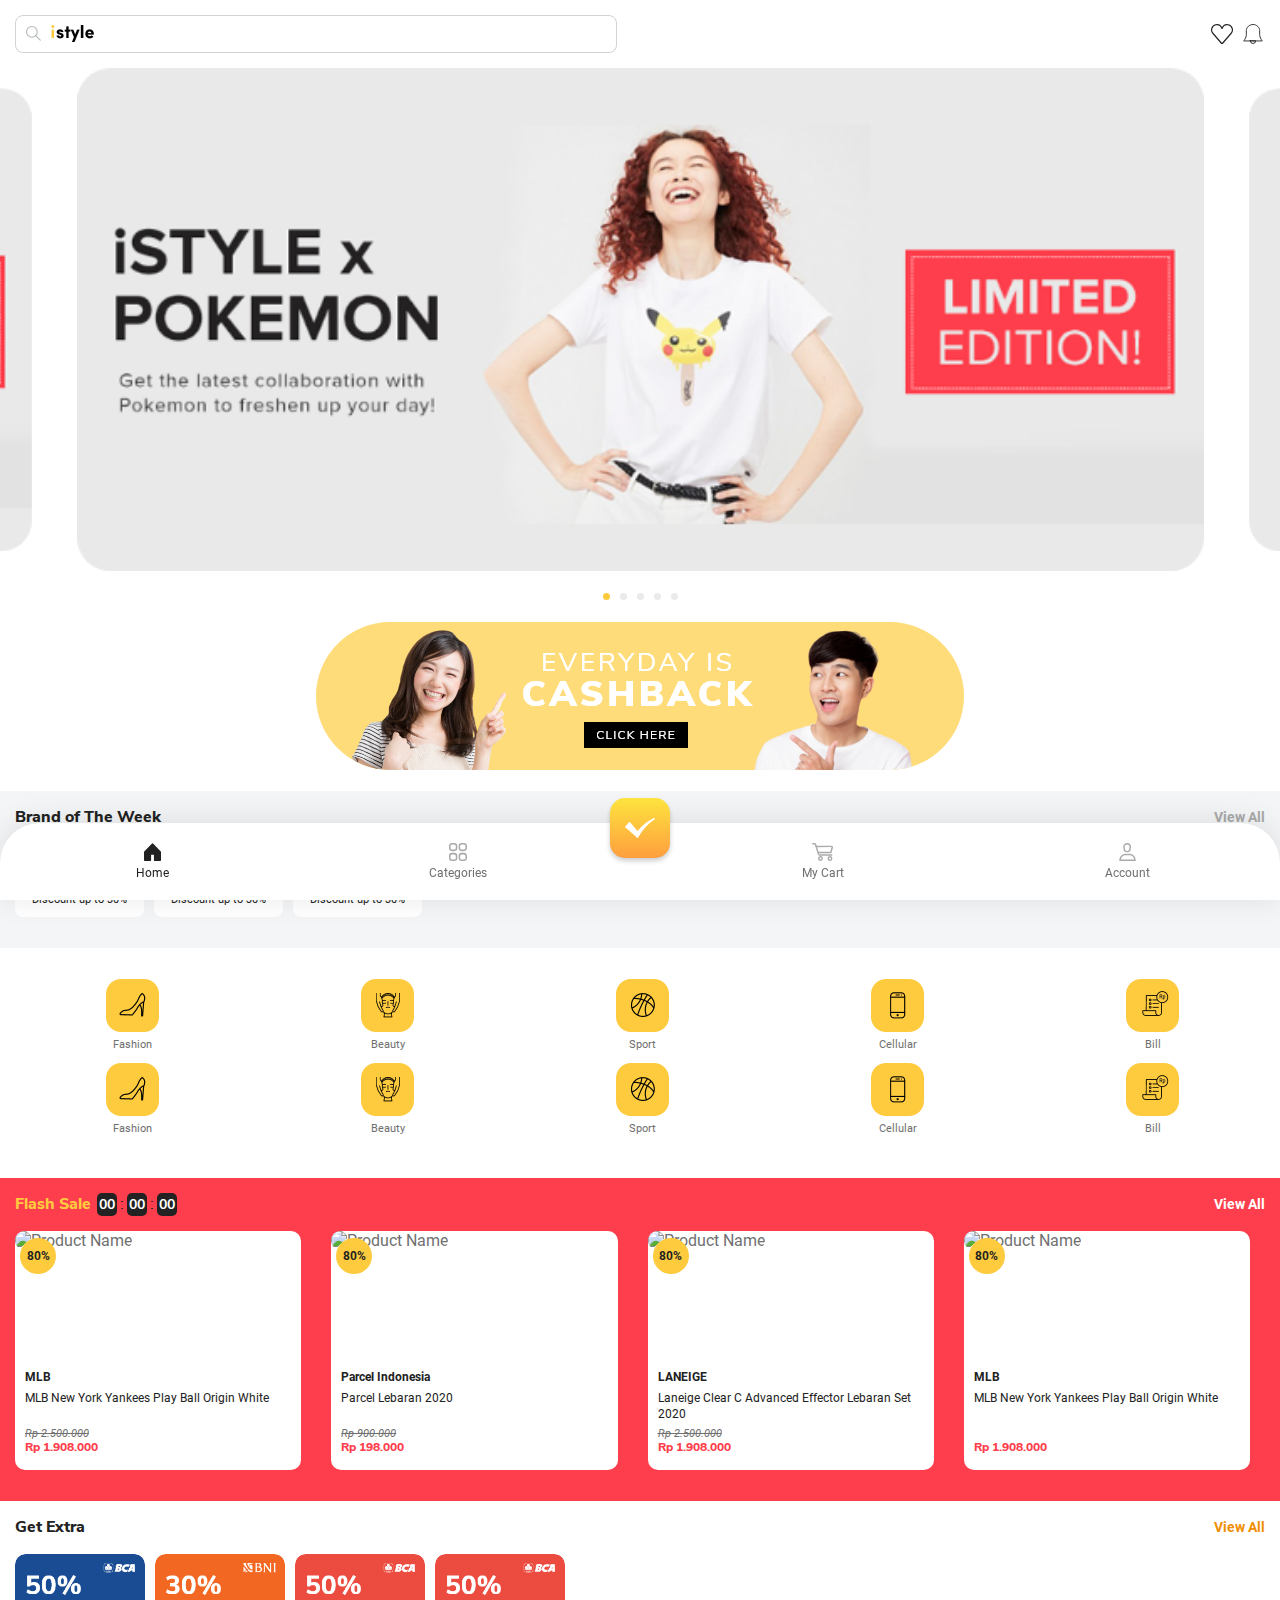
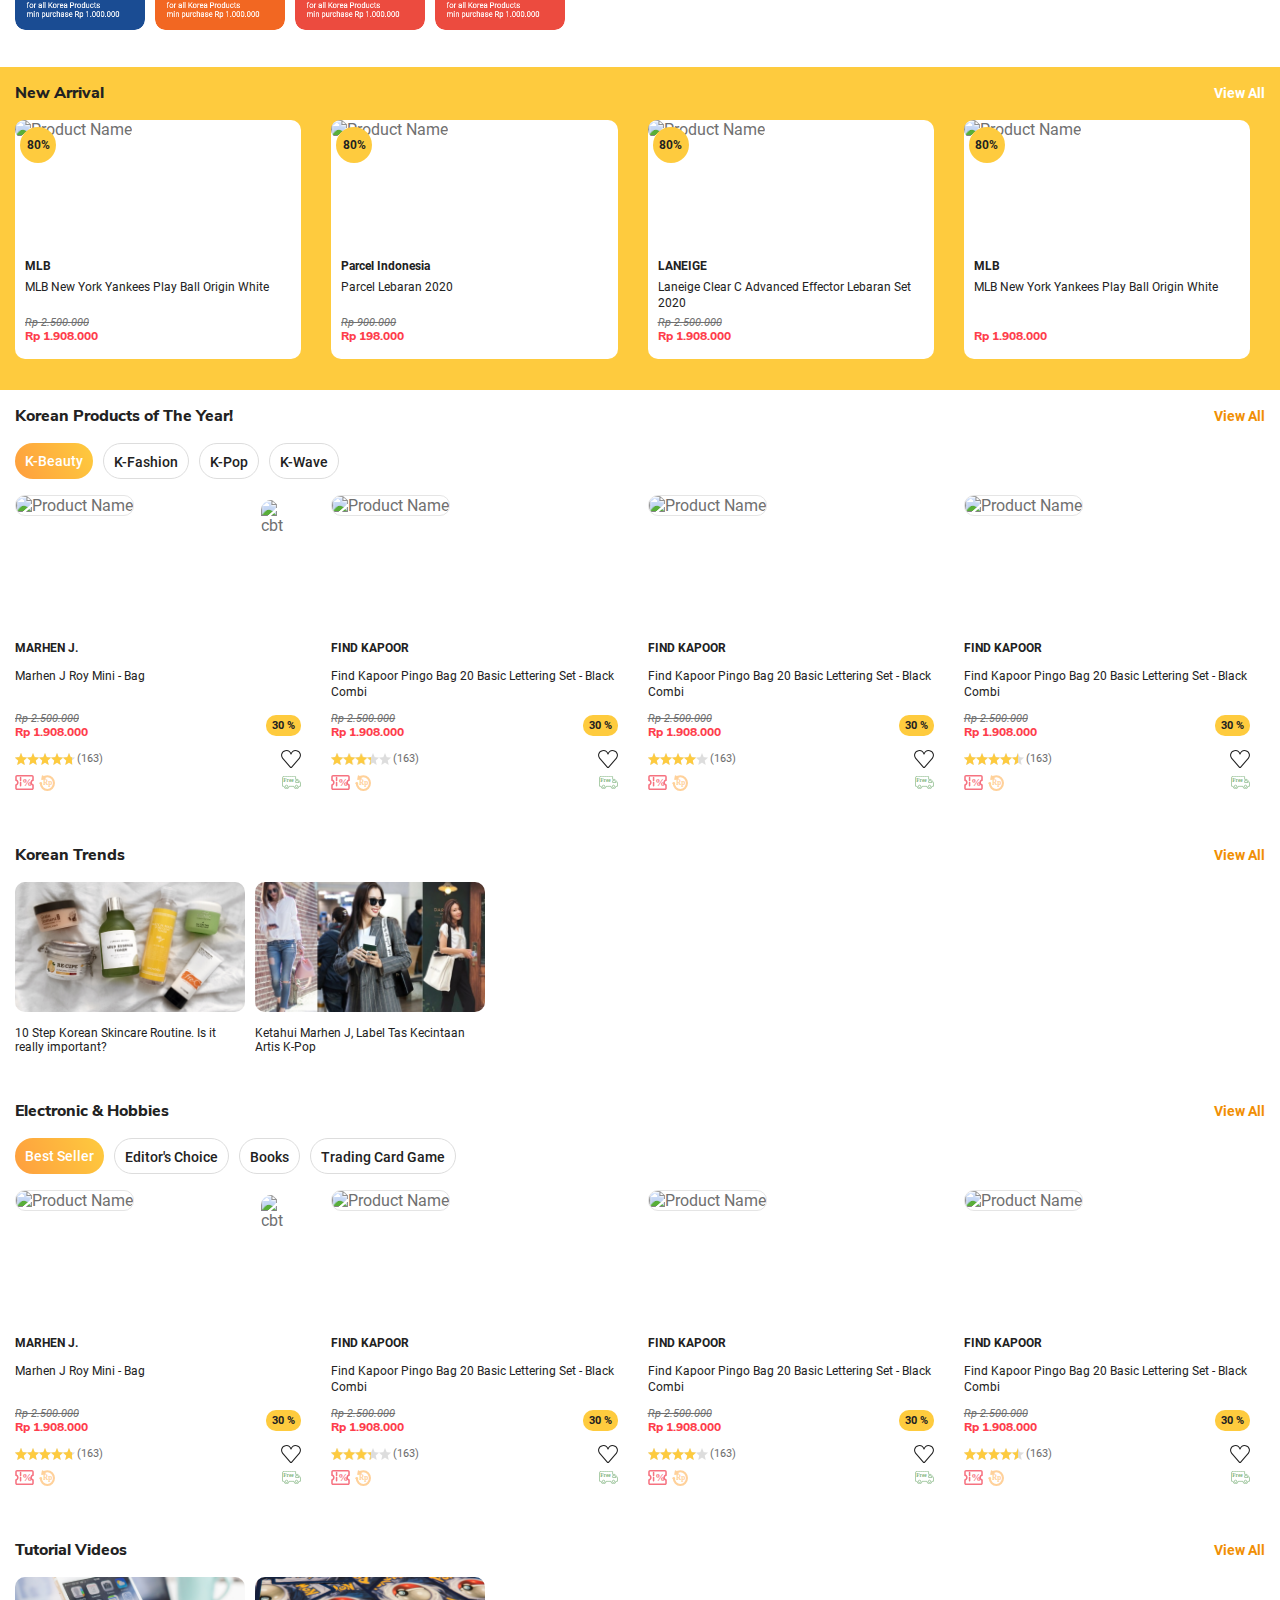
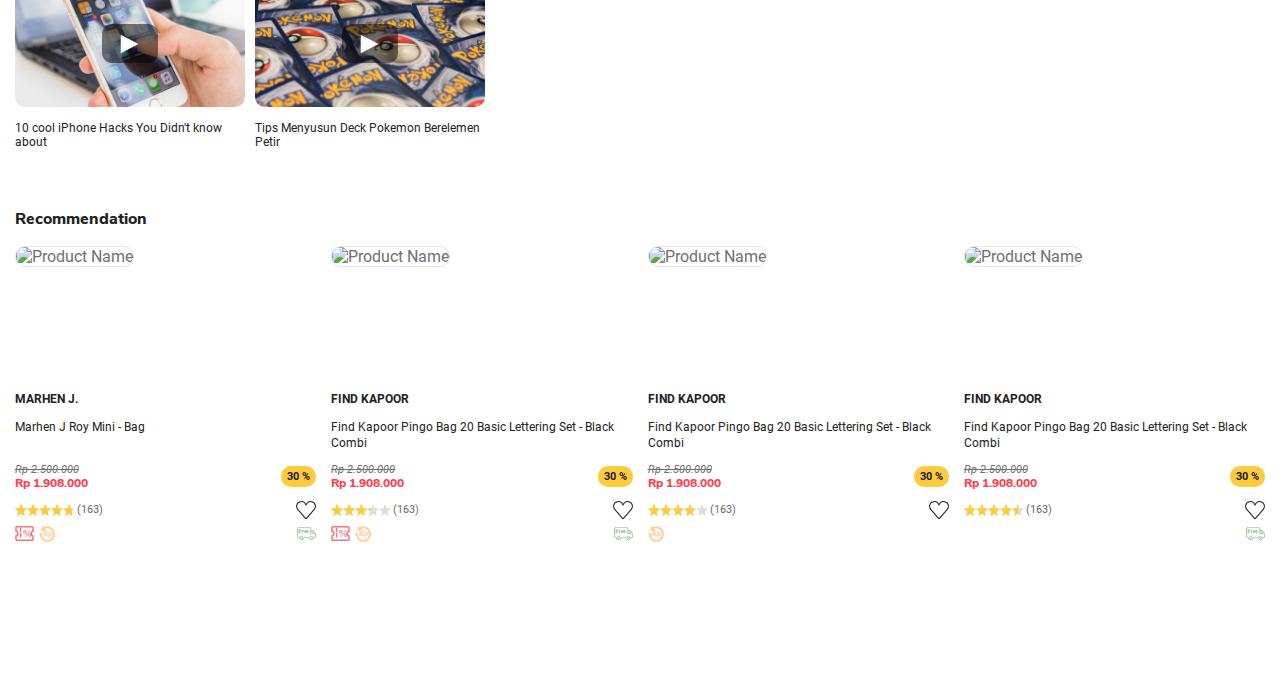
==== commit faa9a497: "Deploy latest changes to netlify" ====
--- a/index.html
+++ b/index.html
@@ -500,164 +500,461 @@
             </div>
             <ul class="nav-tab carousel list-unstyled">
                 <li class="active">
-                    <a href="#">
+                    <a href="#tab1_1">
                         K-Beauty
                     </a>
                 </li>
                 <li>
-                    <a href="#">
+                    <a href="#tab1_2">
                         K-Fashion
                     </a>
                 </li>
                 <li>
-                    <a href="#">
+                    <a href="#tab1_3">
                         K-Pop
                     </a>
                 </li>
                 <li>
-                    <a href="#">
+                    <a href="#tab1_4">
                         K-Wave
                     </a>
                 </li>
             </ul>
-            <ul class="prd-list carousel list-unstyled">
-                <li>
-                    <a href="#">
-                        <div class="prd-img">
-                            <img src="https://dxclnrbvyw82b.cloudfront.net/images/product/web/90/63/77/00/0/000000776390_01_285.jpg"
-                                alt="Product Name" />
-                        </div>
-                        <div class="prd-desc">
-                            <p class="brand-name"><strong>MARHEN J.</strong></p>
-                            <p class="prd-name">Marhen J Roy Mini - Bag</p>
-                        </div>
-                        <div class="prd-price-area">
-                            <div class="prd-price">
-                                <p class="old-price">Rp 2.500.000</p>
-                                <p class="price">Rp 1.908.000</p>
-                            </div>
-                            <div class="prd-discount">
-                                30 %
-                            </div>
-                        </div>
-                        <div class="prd-rating-fav-area">
-                            <div class="score-star-box">
-                                <span class="star-rating" style="width: calc(4.75/5 * 60px)"></span>
-                            </div>
-                            <span class="score-txt">(163)</span>
-
-                            <span class="wishlist-icon active"></span>
-                        </div>
-                        <div class="prd-icons">
-                            <span class="icon voucher"></span>
-                            <span class="icon cashback"></span>
-                            <span class="icon free-delivery"></span>
-                        </div>
-                    </a>
-                </li>
-                <li>
-                    <a href="#">
-                        <div class="prd-img">
-                            <img src="https://dxclnrbvyw82b.cloudfront.net/images/product/web/84/09/74/00/0/000000740984_01_285.jpg"
-                                alt="Product Name" />
-                        </div>
-                        <div class="prd-desc">
-                            <p class="brand-name"><strong>FIND KAPOOR</strong></p>
-                            <p class="prd-name">Find Kapoor Pingo Bag 20 Basic Lettering Set - Black Combi</p>
-                        </div>
-                        <div class="prd-price-area">
-                            <div class="prd-price">
-                                <p class="old-price">Rp 2.500.000</p>
-                                <p class="price">Rp 1.908.000</p>
-                            </div>
-                            <div class="prd-discount">
-                                30 %
-                            </div>
-                        </div>
-                        <div class="prd-rating-fav-area">
-                            <div class="score-star-box">
-                                <span class="star-rating" style="width: calc(3.3/5 * 60px)"></span>
-                            </div>
-                            <span class="score-txt">(163)</span>
-
-                            <span class="wishlist-icon active"></span>
-                        </div>
-                        <div class="prd-icons">
-                            <span class="icon voucher"></span>
-                            <span class="icon cashback"></span>
-                            <span class="icon free-delivery"></span>
-                        </div>
-                    </a>
-                </li>
-                <li>
-                    <a href="#">
-                        <div class="prd-img">
-                            <img src="https://dxclnrbvyw82b.cloudfront.net/images/product/web/90/70/79/00/0/000000797090_01_285.jpg"
-                                alt="Product Name" />
-                        </div>
-                        <div class="prd-desc">
-                            <p class="brand-name"><strong>FIND KAPOOR</strong></p>
-                            <p class="prd-name">Find Kapoor Pingo Bag 20 Basic Lettering Set - Black Combi</p>
-                        </div>
-                        <div class="prd-price-area">
-                            <div class="prd-price">
-                                <p class="old-price">Rp 2.500.000</p>
-                                <p class="price">Rp 1.908.000</p>
-                            </div>
-                            <div class="prd-discount">
-                                30 %
-                            </div>
-                        </div>
-                        <div class="prd-rating-fav-area">
-                            <div class="score-star-box">
-                                <span class="star-rating" style="width: calc(4/5 * 60px)"></span>
-                            </div>
-                            <span class="score-txt">(163)</span>
-
-                            <span class="wishlist-icon active"></span>
-                        </div>
-                        <div class="prd-icons">
-                            <span class="icon voucher"></span>
-                            <span class="icon cashback"></span>
-                            <span class="icon free-delivery"></span>
-                        </div>
-                    </a>
-                </li>
-                <li>
-                    <a href="#">
-                        <div class="prd-img">
-                            <img src="https://dxclnrbvyw82b.cloudfront.net/images/product/web/28/84/78/00/0/000000788428_01_285.jpg"
-                                alt="Product Name" />
-                        </div>
-                        <div class="prd-desc">
-                            <p class="brand-name"><strong>FIND KAPOOR</strong></p>
-                            <p class="prd-name">Find Kapoor Pingo Bag 20 Basic Lettering Set - Black Combi</p>
-                        </div>
-                        <div class="prd-price-area">
-                            <div class="prd-price">
-                                <p class="old-price">Rp 2.500.000</p>
-                                <p class="price">Rp 1.908.000</p>
-                            </div>
-                            <div class="prd-discount">
-                                30 %
-                            </div>
-                        </div>
-                        <div class="prd-rating-fav-area">
-                            <div class="score-star-box">
-                                <span class="star-rating" style="width: calc(4.5/5 * 60px)"></span>
-                            </div>
-                            <span class="score-txt">(163)</span>
-
-                            <span class="wishlist-icon active"></span>
-                        </div>
-                        <div class="prd-icons">
-                            <span class="icon voucher"></span>
-                            <span class="icon cashback"></span>
-                            <span class="icon free-delivery"></span>
-                        </div>
-                    </a>
-                </li>
-            </ul>
+            <div id="tab1_1" class="tab-content in">
+                <ul class="prd-list carousel list-unstyled">
+                    <li>
+                        <a href="#">
+                            <div class="prd-img">
+                                <img src="https://dxclnrbvyw82b.cloudfront.net/images/product/web/90/63/77/00/0/000000776390_01_285.jpg"
+                                    alt="Product Name" />
+                                    <span class="ico_logo"><img src="https://cdn.ilotte.me/static/mp/88/static-root/images/icon/rightMark/cbt.png" alt="cbt"></span>
+                            </div>
+                            <div class="prd-desc">
+                                <p class="brand-name"><strong>MARHEN J.</strong></p>
+                                <p class="prd-name">Marhen J Roy Mini - Bag</p>
+                            </div>
+                            <div class="prd-price-area">
+                                <div class="prd-price">
+                                    <p class="old-price">Rp 2.500.000</p>
+                                    <p class="price">Rp 1.908.000</p>
+                                </div>
+                                <div class="prd-discount">
+                                    30 %
+                                </div>
+                            </div>
+                            <div class="prd-rating-fav-area">
+                                <div class="score-star-box">
+                                    <span class="star-rating" style="width: calc(4.75/5 * 60px)"></span>
+                                </div>
+                                <span class="score-txt">(163)</span>
+    
+                                <span class="wishlist-icon"></span>
+                            </div>
+                            <div class="prd-icons">
+                                <span class="icon voucher"></span>
+                                <span class="icon cashback"></span>
+                                <span class="icon free-delivery"></span>
+                            </div>
+                        </a>
+                    </li>
+                    <li>
+                        <a href="#">
+                            <div class="prd-img">
+                                <span class="m_logo kino"><img src="https://cdn.ilotte.me/static/mp/88/static-root/images/icon/mall/0227.png" alt=""></span>
+                                <img src="https://dxclnrbvyw82b.cloudfront.net/images/product/web/84/09/74/00/0/000000740984_01_285.jpg"
+                                    alt="Product Name" />
+                            </div>
+                            <div class="prd-desc">
+                                <p class="brand-name"><strong>FIND KAPOOR</strong></p>
+                                <p class="prd-name">Find Kapoor Pingo Bag 20 Basic Lettering Set - Black Combi</p>
+                            </div>
+                            <div class="prd-price-area">
+                                <div class="prd-price">
+                                    <p class="old-price">Rp 2.500.000</p>
+                                    <p class="price">Rp 1.908.000</p>
+                                </div>
+                                <div class="prd-discount">
+                                    30 %
+                                </div>
+                            </div>
+                            <div class="prd-rating-fav-area">
+                                <div class="score-star-box">
+                                    <span class="star-rating" style="width: calc(3.3/5 * 60px)"></span>
+                                </div>
+                                <span class="score-txt">(163)</span>
+    
+                                <span class="wishlist-icon"></span>
+                            </div>
+                            <div class="prd-icons">
+                                <span class="icon voucher"></span>
+                                <span class="icon cashback"></span>
+                                <span class="icon free-delivery"></span>
+                            </div>
+                        </a>
+                    </li>
+                    <li>
+                        <a href="#">
+                            <div class="prd-img">
+                                <span class="m_logo kino"><img src="https://cdn.ilotte.me/static/mp/88/static-root/images/icon/mall/0227.png" alt=""></span>
+                                <img src="https://dxclnrbvyw82b.cloudfront.net/images/product/web/90/70/79/00/0/000000797090_01_285.jpg"
+                                    alt="Product Name" />
+                            </div>
+                            <div class="prd-desc">
+                                <p class="brand-name"><strong>FIND KAPOOR</strong></p>
+                                <p class="prd-name">Find Kapoor Pingo Bag 20 Basic Lettering Set - Black Combi</p>
+                            </div>
+                            <div class="prd-price-area">
+                                <div class="prd-price">
+                                    <p class="old-price">Rp 2.500.000</p>
+                                    <p class="price">Rp 1.908.000</p>
+                                </div>
+                                <div class="prd-discount">
+                                    30 %
+                                </div>
+                            </div>
+                            <div class="prd-rating-fav-area">
+                                <div class="score-star-box">
+                                    <span class="star-rating" style="width: calc(4/5 * 60px)"></span>
+                                </div>
+                                <span class="score-txt">(163)</span>
+    
+                                <span class="wishlist-icon"></span>
+                            </div>
+                            <div class="prd-icons">
+                                <span class="icon voucher"></span>
+                                <span class="icon cashback"></span>
+                                <span class="icon free-delivery"></span>
+                            </div>
+                        </a>
+                    </li>
+                    <li>
+                        <a href="#">
+                            <div class="prd-img">
+                                <img src="https://dxclnrbvyw82b.cloudfront.net/images/product/web/28/84/78/00/0/000000788428_01_285.jpg"
+                                    alt="Product Name" />
+                            </div>
+                            <div class="prd-desc">
+                                <p class="brand-name"><strong>FIND KAPOOR</strong></p>
+                                <p class="prd-name">Find Kapoor Pingo Bag 20 Basic Lettering Set - Black Combi</p>
+                            </div>
+                            <div class="prd-price-area">
+                                <div class="prd-price">
+                                    <p class="old-price">Rp 2.500.000</p>
+                                    <p class="price">Rp 1.908.000</p>
+                                </div>
+                                <div class="prd-discount">
+                                    30 %
+                                </div>
+                            </div>
+                            <div class="prd-rating-fav-area">
+                                <div class="score-star-box">
+                                    <span class="star-rating" style="width: calc(4.5/5 * 60px)"></span>
+                                </div>
+                                <span class="score-txt">(163)</span>
+    
+                                <span class="wishlist-icon"></span>
+                            </div>
+                            <div class="prd-icons">
+                                <span class="icon voucher"></span>
+                                <span class="icon cashback"></span>
+                                <span class="icon free-delivery"></span>
+                            </div>
+                        </a>
+                    </li>
+                </ul>
+            </div>
+
+            <div id="tab1_2" class="tab-content">
+                <ul class="prd-list carousel list-unstyled">
+                    <li>
+                        <a href="#">
+                            <div class="prd-img">
+                                <span class="m_logo kino"><img src="https://cdn.ilotte.me/static/mp/88/static-root/images/icon/mall/0227.png" alt=""></span>
+                                <img src="https://dxclnrbvyw82b.cloudfront.net/images/product/web/90/70/79/00/0/000000797090_01_285.jpg"
+                                    alt="Product Name" />
+                            </div>
+                            <div class="prd-desc">
+                                <p class="brand-name"><strong>FIND KAPOOR</strong></p>
+                                <p class="prd-name">Find Kapoor Pingo Bag 20 Basic Lettering Set - Black Combi</p>
+                            </div>
+                            <div class="prd-price-area">
+                                <div class="prd-price">
+                                    <p class="old-price">Rp 2.500.000</p>
+                                    <p class="price">Rp 1.908.000</p>
+                                </div>
+                                <div class="prd-discount">
+                                    30 %
+                                </div>
+                            </div>
+                            <div class="prd-rating-fav-area">
+                                <div class="score-star-box">
+                                    <span class="star-rating" style="width: calc(4/5 * 60px)"></span>
+                                </div>
+                                <span class="score-txt">(163)</span>
+    
+                                <span class="wishlist-icon"></span>
+                            </div>
+                            <div class="prd-icons">
+                                <span class="icon voucher"></span>
+                                <span class="icon cashback"></span>
+                                <span class="icon free-delivery"></span>
+                            </div>
+                        </a>
+                    </li>
+                </ul>
+            </div>
+            <div id="tab1_3" class="tab-content">
+                <ul class="prd-list carousel list-unstyled">
+                    <li>
+                        <a href="#">
+                            <div class="prd-img">
+                                <span class="m_logo kino"><img src="https://cdn.ilotte.me/static/mp/88/static-root/images/icon/mall/0227.png" alt=""></span>
+                                <img src="https://dxclnrbvyw82b.cloudfront.net/images/product/web/84/09/74/00/0/000000740984_01_285.jpg"
+                                    alt="Product Name" />
+                            </div>
+                            <div class="prd-desc">
+                                <p class="brand-name"><strong>FIND KAPOOR</strong></p>
+                                <p class="prd-name">Find Kapoor Pingo Bag 20 Basic Lettering Set - Black Combi</p>
+                            </div>
+                            <div class="prd-price-area">
+                                <div class="prd-price">
+                                    <p class="old-price">Rp 2.500.000</p>
+                                    <p class="price">Rp 1.908.000</p>
+                                </div>
+                                <div class="prd-discount">
+                                    30 %
+                                </div>
+                            </div>
+                            <div class="prd-rating-fav-area">
+                                <div class="score-star-box">
+                                    <span class="star-rating" style="width: calc(3.3/5 * 60px)"></span>
+                                </div>
+                                <span class="score-txt">(163)</span>
+    
+                                <span class="wishlist-icon"></span>
+                            </div>
+                            <div class="prd-icons">
+                                <span class="icon voucher"></span>
+                                <span class="icon cashback"></span>
+                                <span class="icon free-delivery"></span>
+                            </div>
+                        </a>
+                    </li>
+                    <li>
+                        <a href="#">
+                            <div class="prd-img">
+                                <img src="https://dxclnrbvyw82b.cloudfront.net/images/product/web/90/63/77/00/0/000000776390_01_285.jpg"
+                                    alt="Product Name" />
+                                    <span class="ico_logo"><img src="https://cdn.ilotte.me/static/mp/88/static-root/images/icon/rightMark/cbt.png" alt="cbt"></span>
+                            </div>
+                            <div class="prd-desc">
+                                <p class="brand-name"><strong>MARHEN J.</strong></p>
+                                <p class="prd-name">Marhen J Roy Mini - Bag</p>
+                            </div>
+                            <div class="prd-price-area">
+                                <div class="prd-price">
+                                    <p class="old-price">Rp 2.500.000</p>
+                                    <p class="price">Rp 1.908.000</p>
+                                </div>
+                                <div class="prd-discount">
+                                    30 %
+                                </div>
+                            </div>
+                            <div class="prd-rating-fav-area">
+                                <div class="score-star-box">
+                                    <span class="star-rating" style="width: calc(4.75/5 * 60px)"></span>
+                                </div>
+                                <span class="score-txt">(163)</span>
+    
+                                <span class="wishlist-icon"></span>
+                            </div>
+                            <div class="prd-icons">
+                                <span class="icon voucher"></span>
+                                <span class="icon cashback"></span>
+                                <span class="icon free-delivery"></span>
+                            </div>
+                        </a>
+                    </li>
+                    <li>
+                        <a href="#">
+                            <div class="prd-img">
+                                <span class="m_logo kino"><img src="https://cdn.ilotte.me/static/mp/88/static-root/images/icon/mall/0227.png" alt=""></span>
+                                <img src="https://dxclnrbvyw82b.cloudfront.net/images/product/web/84/09/74/00/0/000000740984_01_285.jpg"
+                                    alt="Product Name" />
+                            </div>
+                            <div class="prd-desc">
+                                <p class="brand-name"><strong>FIND KAPOOR</strong></p>
+                                <p class="prd-name">Find Kapoor Pingo Bag 20 Basic Lettering Set - Black Combi</p>
+                            </div>
+                            <div class="prd-price-area">
+                                <div class="prd-price">
+                                    <p class="old-price">Rp 2.500.000</p>
+                                    <p class="price">Rp 1.908.000</p>
+                                </div>
+                                <div class="prd-discount">
+                                    30 %
+                                </div>
+                            </div>
+                            <div class="prd-rating-fav-area">
+                                <div class="score-star-box">
+                                    <span class="star-rating" style="width: calc(3.3/5 * 60px)"></span>
+                                </div>
+                                <span class="score-txt">(163)</span>
+    
+                                <span class="wishlist-icon"></span>
+                            </div>
+                            <div class="prd-icons">
+                                <span class="icon voucher"></span>
+                                <span class="icon cashback"></span>
+                                <span class="icon free-delivery"></span>
+                            </div>
+                        </a>
+                    </li>
+                    <li>
+                        <a href="#">
+                            <div class="prd-img">
+                                <span class="m_logo kino"><img src="https://cdn.ilotte.me/static/mp/88/static-root/images/icon/mall/0227.png" alt=""></span>
+                                <img src="https://dxclnrbvyw82b.cloudfront.net/images/product/web/90/70/79/00/0/000000797090_01_285.jpg"
+                                    alt="Product Name" />
+                            </div>
+                            <div class="prd-desc">
+                                <p class="brand-name"><strong>FIND KAPOOR</strong></p>
+                                <p class="prd-name">Find Kapoor Pingo Bag 20 Basic Lettering Set - Black Combi</p>
+                            </div>
+                            <div class="prd-price-area">
+                                <div class="prd-price">
+                                    <p class="old-price">Rp 2.500.000</p>
+                                    <p class="price">Rp 1.908.000</p>
+                                </div>
+                                <div class="prd-discount">
+                                    30 %
+                                </div>
+                            </div>
+                            <div class="prd-rating-fav-area">
+                                <div class="score-star-box">
+                                    <span class="star-rating" style="width: calc(4/5 * 60px)"></span>
+                                </div>
+                                <span class="score-txt">(163)</span>
+    
+                                <span class="wishlist-icon"></span>
+                            </div>
+                            <div class="prd-icons">
+                                <span class="icon voucher"></span>
+                                <span class="icon cashback"></span>
+                                <span class="icon free-delivery"></span>
+                            </div>
+                        </a>
+                    </li>
+                    <li>
+                        <a href="#">
+                            <div class="prd-img">
+                                <img src="https://dxclnrbvyw82b.cloudfront.net/images/product/web/28/84/78/00/0/000000788428_01_285.jpg"
+                                    alt="Product Name" />
+                            </div>
+                            <div class="prd-desc">
+                                <p class="brand-name"><strong>FIND KAPOOR</strong></p>
+                                <p class="prd-name">Find Kapoor Pingo Bag 20 Basic Lettering Set - Black Combi</p>
+                            </div>
+                            <div class="prd-price-area">
+                                <div class="prd-price">
+                                    <p class="old-price">Rp 2.500.000</p>
+                                    <p class="price">Rp 1.908.000</p>
+                                </div>
+                                <div class="prd-discount">
+                                    30 %
+                                </div>
+                            </div>
+                            <div class="prd-rating-fav-area">
+                                <div class="score-star-box">
+                                    <span class="star-rating" style="width: calc(4.5/5 * 60px)"></span>
+                                </div>
+                                <span class="score-txt">(163)</span>
+    
+                                <span class="wishlist-icon"></span>
+                            </div>
+                            <div class="prd-icons">
+                                <span class="icon voucher"></span>
+                                <span class="icon cashback"></span>
+                                <span class="icon free-delivery"></span>
+                            </div>
+                        </a>
+                    </li>
+                </ul>
+            </div>
+            <div id="tab1_4" class="tab-content">
+                <ul class="prd-list carousel list-unstyled">
+                    <li>
+                        <a href="#">
+                            <div class="prd-img">
+                                <span class="m_logo kino"><img src="https://cdn.ilotte.me/static/mp/88/static-root/images/icon/mall/0227.png" alt=""></span>
+                                <img src="https://dxclnrbvyw82b.cloudfront.net/images/product/web/84/09/74/00/0/000000740984_01_285.jpg"
+                                    alt="Product Name" />
+                            </div>
+                            <div class="prd-desc">
+                                <p class="brand-name"><strong>FIND KAPOOR</strong></p>
+                                <p class="prd-name">Find Kapoor Pingo Bag 20 Basic Lettering Set - Black Combi</p>
+                            </div>
+                            <div class="prd-price-area">
+                                <div class="prd-price">
+                                    <p class="old-price">Rp 2.500.000</p>
+                                    <p class="price">Rp 1.908.000</p>
+                                </div>
+                                <div class="prd-discount">
+                                    30 %
+                                </div>
+                            </div>
+                            <div class="prd-rating-fav-area">
+                                <div class="score-star-box">
+                                    <span class="star-rating" style="width: calc(3.3/5 * 60px)"></span>
+                                </div>
+                                <span class="score-txt">(163)</span>
+    
+                                <span class="wishlist-icon"></span>
+                            </div>
+                            <div class="prd-icons">
+                                <span class="icon voucher"></span>
+                                <span class="icon cashback"></span>
+                                <span class="icon free-delivery"></span>
+                            </div>
+                        </a>
+                    </li>
+                    <li>
+                        <a href="#">
+                            <div class="prd-img">
+                                <img src="https://dxclnrbvyw82b.cloudfront.net/images/product/web/28/84/78/00/0/000000788428_01_285.jpg"
+                                    alt="Product Name" />
+                            </div>
+                            <div class="prd-desc">
+                                <p class="brand-name"><strong>FIND KAPOOR</strong></p>
+                                <p class="prd-name">Find Kapoor Pingo Bag 20 Basic Lettering Set - Black Combi</p>
+                            </div>
+                            <div class="prd-price-area">
+                                <div class="prd-price">
+                                    <p class="old-price">Rp 2.500.000</p>
+                                    <p class="price">Rp 1.908.000</p>
+                                </div>
+                                <div class="prd-discount">
+                                    30 %
+                                </div>
+                            </div>
+                            <div class="prd-rating-fav-area">
+                                <div class="score-star-box">
+                                    <span class="star-rating" style="width: calc(4.5/5 * 60px)"></span>
+                                </div>
+                                <span class="score-txt">(163)</span>
+    
+                                <span class="wishlist-icon"></span>
+                            </div>
+                            <div class="prd-icons">
+                                <span class="icon voucher"></span>
+                                <span class="icon cashback"></span>
+                                <span class="icon free-delivery"></span>
+                            </div>
+                        </a>
+                    </li>
+                </ul>
+            </div>
+
         </section>
 
         <section id="article-korea">
@@ -702,164 +999,460 @@
             </div>
             <ul class="nav-tab carousel list-unstyled">
                 <li class="active">
-                    <a href="#">
+                    <a href="#tab2_1">
                         Best Seller
                     </a>
                 </li>
                 <li>
-                    <a href="#">
+                    <a href="#tab2_2">
                         Editor's Choice
                     </a>
                 </li>
                 <li>
-                    <a href="#">
+                    <a href="#tab2_3">
                         Books
                     </a>
                 </li>
                 <li>
-                    <a href="#">
+                    <a href="#tab2_4">
                         Trading Card Game
                     </a>
                 </li>
             </ul>
-            <ul class="prd-list carousel list-unstyled">
-                <li>
-                    <a href="#">
-                        <div class="prd-img">
-                            <img src="https://dxclnrbvyw82b.cloudfront.net/images/product/web/90/63/77/00/0/000000776390_01_285.jpg"
-                                alt="Product Name" />
-                        </div>
-                        <div class="prd-desc">
-                            <p class="brand-name"><strong>MARHEN J.</strong></p>
-                            <p class="prd-name">Marhen J Roy Mini - Bag</p>
-                        </div>
-                        <div class="prd-price-area">
-                            <div class="prd-price">
-                                <p class="old-price">Rp 2.500.000</p>
-                                <p class="price">Rp 1.908.000</p>
-                            </div>
-                            <div class="prd-discount">
-                                30 %
-                            </div>
-                        </div>
-                        <div class="prd-rating-fav-area">
-                            <div class="score-star-box">
-                                <span class="star-rating" style="width: calc(4.75/5 * 60px)"></span>
-                            </div>
-                            <span class="score-txt">(163)</span>
-
-                            <span class="wishlist-icon active"></span>
-                        </div>
-                        <div class="prd-icons">
-                            <span class="icon voucher"></span>
-                            <span class="icon cashback"></span>
-                            <span class="icon free-delivery"></span>
-                        </div>
-                    </a>
-                </li>
-                <li>
-                    <a href="#">
-                        <div class="prd-img">
-                            <img src="https://dxclnrbvyw82b.cloudfront.net/images/product/web/84/09/74/00/0/000000740984_01_285.jpg"
-                                alt="Product Name" />
-                        </div>
-                        <div class="prd-desc">
-                            <p class="brand-name"><strong>FIND KAPOOR</strong></p>
-                            <p class="prd-name">Find Kapoor Pingo Bag 20 Basic Lettering Set - Black Combi</p>
-                        </div>
-                        <div class="prd-price-area">
-                            <div class="prd-price">
-                                <p class="old-price">Rp 2.500.000</p>
-                                <p class="price">Rp 1.908.000</p>
-                            </div>
-                            <div class="prd-discount">
-                                30 %
-                            </div>
-                        </div>
-                        <div class="prd-rating-fav-area">
-                            <div class="score-star-box">
-                                <span class="star-rating" style="width: calc(3.3/5 * 60px)"></span>
-                            </div>
-                            <span class="score-txt">(163)</span>
-
-                            <span class="wishlist-icon active"></span>
-                        </div>
-                        <div class="prd-icons">
-                            <span class="icon voucher"></span>
-                            <span class="icon cashback"></span>
-                            <span class="icon free-delivery"></span>
-                        </div>
-                    </a>
-                </li>
-                <li>
-                    <a href="#">
-                        <div class="prd-img">
-                            <img src="https://dxclnrbvyw82b.cloudfront.net/images/product/web/90/70/79/00/0/000000797090_01_285.jpg"
-                                alt="Product Name" />
-                        </div>
-                        <div class="prd-desc">
-                            <p class="brand-name"><strong>FIND KAPOOR</strong></p>
-                            <p class="prd-name">Find Kapoor Pingo Bag 20 Basic Lettering Set - Black Combi</p>
-                        </div>
-                        <div class="prd-price-area">
-                            <div class="prd-price">
-                                <p class="old-price">Rp 2.500.000</p>
-                                <p class="price">Rp 1.908.000</p>
-                            </div>
-                            <div class="prd-discount">
-                                30 %
-                            </div>
-                        </div>
-                        <div class="prd-rating-fav-area">
-                            <div class="score-star-box">
-                                <span class="star-rating" style="width: calc(4/5 * 60px)"></span>
-                            </div>
-                            <span class="score-txt">(163)</span>
-
-                            <span class="wishlist-icon active"></span>
-                        </div>
-                        <div class="prd-icons">
-                            <span class="icon voucher"></span>
-                            <span class="icon cashback"></span>
-                            <span class="icon free-delivery"></span>
-                        </div>
-                    </a>
-                </li>
-                <li>
-                    <a href="#">
-                        <div class="prd-img">
-                            <img src="https://dxclnrbvyw82b.cloudfront.net/images/product/web/28/84/78/00/0/000000788428_01_285.jpg"
-                                alt="Product Name" />
-                        </div>
-                        <div class="prd-desc">
-                            <p class="brand-name"><strong>FIND KAPOOR</strong></p>
-                            <p class="prd-name">Find Kapoor Pingo Bag 20 Basic Lettering Set - Black Combi</p>
-                        </div>
-                        <div class="prd-price-area">
-                            <div class="prd-price">
-                                <p class="old-price">Rp 2.500.000</p>
-                                <p class="price">Rp 1.908.000</p>
-                            </div>
-                            <div class="prd-discount">
-                                30 %
-                            </div>
-                        </div>
-                        <div class="prd-rating-fav-area">
-                            <div class="score-star-box">
-                                <span class="star-rating" style="width: calc(4.5/5 * 60px)"></span>
-                            </div>
-                            <span class="score-txt">(163)</span>
-
-                            <span class="wishlist-icon active"></span>
-                        </div>
-                        <div class="prd-icons">
-                            <span class="icon voucher"></span>
-                            <span class="icon cashback"></span>
-                            <span class="icon free-delivery"></span>
-                        </div>
-                    </a>
-                </li>
-            </ul>
+            <div id="tab2_1" class="tab-content in">
+                <ul class="prd-list carousel list-unstyled">
+                    <li>
+                        <a href="#">
+                            <div class="prd-img">
+                                <img src="https://dxclnrbvyw82b.cloudfront.net/images/product/web/90/63/77/00/0/000000776390_01_285.jpg"
+                                    alt="Product Name" />
+                                    <span class="ico_logo"><img src="https://cdn.ilotte.me/static/mp/88/static-root/images/icon/rightMark/cbt.png" alt="cbt"></span>
+                            </div>
+                            <div class="prd-desc">
+                                <p class="brand-name"><strong>MARHEN J.</strong></p>
+                                <p class="prd-name">Marhen J Roy Mini - Bag</p>
+                            </div>
+                            <div class="prd-price-area">
+                                <div class="prd-price">
+                                    <p class="old-price">Rp 2.500.000</p>
+                                    <p class="price">Rp 1.908.000</p>
+                                </div>
+                                <div class="prd-discount">
+                                    30 %
+                                </div>
+                            </div>
+                            <div class="prd-rating-fav-area">
+                                <div class="score-star-box">
+                                    <span class="star-rating" style="width: calc(4.75/5 * 60px)"></span>
+                                </div>
+                                <span class="score-txt">(163)</span>
+    
+                                <span class="wishlist-icon"></span>
+                            </div>
+                            <div class="prd-icons">
+                                <span class="icon voucher"></span>
+                                <span class="icon cashback"></span>
+                                <span class="icon free-delivery"></span>
+                            </div>
+                        </a>
+                    </li>
+                    <li>
+                        <a href="#">
+                            <div class="prd-img">
+                                <span class="m_logo kino"><img src="https://cdn.ilotte.me/static/mp/88/static-root/images/icon/mall/0227.png" alt=""></span>
+                                <img src="https://dxclnrbvyw82b.cloudfront.net/images/product/web/84/09/74/00/0/000000740984_01_285.jpg"
+                                    alt="Product Name" />
+                            </div>
+                            <div class="prd-desc">
+                                <p class="brand-name"><strong>FIND KAPOOR</strong></p>
+                                <p class="prd-name">Find Kapoor Pingo Bag 20 Basic Lettering Set - Black Combi</p>
+                            </div>
+                            <div class="prd-price-area">
+                                <div class="prd-price">
+                                    <p class="old-price">Rp 2.500.000</p>
+                                    <p class="price">Rp 1.908.000</p>
+                                </div>
+                                <div class="prd-discount">
+                                    30 %
+                                </div>
+                            </div>
+                            <div class="prd-rating-fav-area">
+                                <div class="score-star-box">
+                                    <span class="star-rating" style="width: calc(3.3/5 * 60px)"></span>
+                                </div>
+                                <span class="score-txt">(163)</span>
+    
+                                <span class="wishlist-icon"></span>
+                            </div>
+                            <div class="prd-icons">
+                                <span class="icon voucher"></span>
+                                <span class="icon cashback"></span>
+                                <span class="icon free-delivery"></span>
+                            </div>
+                        </a>
+                    </li>
+                    <li>
+                        <a href="#">
+                            <div class="prd-img">
+                                <span class="m_logo kino"><img src="https://cdn.ilotte.me/static/mp/88/static-root/images/icon/mall/0227.png" alt=""></span>
+                                <img src="https://dxclnrbvyw82b.cloudfront.net/images/product/web/90/70/79/00/0/000000797090_01_285.jpg"
+                                    alt="Product Name" />
+                            </div>
+                            <div class="prd-desc">
+                                <p class="brand-name"><strong>FIND KAPOOR</strong></p>
+                                <p class="prd-name">Find Kapoor Pingo Bag 20 Basic Lettering Set - Black Combi</p>
+                            </div>
+                            <div class="prd-price-area">
+                                <div class="prd-price">
+                                    <p class="old-price">Rp 2.500.000</p>
+                                    <p class="price">Rp 1.908.000</p>
+                                </div>
+                                <div class="prd-discount">
+                                    30 %
+                                </div>
+                            </div>
+                            <div class="prd-rating-fav-area">
+                                <div class="score-star-box">
+                                    <span class="star-rating" style="width: calc(4/5 * 60px)"></span>
+                                </div>
+                                <span class="score-txt">(163)</span>
+    
+                                <span class="wishlist-icon"></span>
+                            </div>
+                            <div class="prd-icons">
+                                <span class="icon voucher"></span>
+                                <span class="icon cashback"></span>
+                                <span class="icon free-delivery"></span>
+                            </div>
+                        </a>
+                    </li>
+                    <li>
+                        <a href="#">
+                            <div class="prd-img">
+                                <img src="https://dxclnrbvyw82b.cloudfront.net/images/product/web/28/84/78/00/0/000000788428_01_285.jpg"
+                                    alt="Product Name" />
+                            </div>
+                            <div class="prd-desc">
+                                <p class="brand-name"><strong>FIND KAPOOR</strong></p>
+                                <p class="prd-name">Find Kapoor Pingo Bag 20 Basic Lettering Set - Black Combi</p>
+                            </div>
+                            <div class="prd-price-area">
+                                <div class="prd-price">
+                                    <p class="old-price">Rp 2.500.000</p>
+                                    <p class="price">Rp 1.908.000</p>
+                                </div>
+                                <div class="prd-discount">
+                                    30 %
+                                </div>
+                            </div>
+                            <div class="prd-rating-fav-area">
+                                <div class="score-star-box">
+                                    <span class="star-rating" style="width: calc(4.5/5 * 60px)"></span>
+                                </div>
+                                <span class="score-txt">(163)</span>
+    
+                                <span class="wishlist-icon"></span>
+                            </div>
+                            <div class="prd-icons">
+                                <span class="icon voucher"></span>
+                                <span class="icon cashback"></span>
+                                <span class="icon free-delivery"></span>
+                            </div>
+                        </a>
+                    </li>
+                </ul>
+            </div>
+
+            <div id="tab2_2" class="tab-content">
+                <ul class="prd-list carousel list-unstyled">
+                    <li>
+                        <a href="#">
+                            <div class="prd-img">
+                                <span class="m_logo kino"><img src="https://cdn.ilotte.me/static/mp/88/static-root/images/icon/mall/0227.png" alt=""></span>
+                                <img src="https://dxclnrbvyw82b.cloudfront.net/images/product/web/90/70/79/00/0/000000797090_01_285.jpg"
+                                    alt="Product Name" />
+                            </div>
+                            <div class="prd-desc">
+                                <p class="brand-name"><strong>FIND KAPOOR</strong></p>
+                                <p class="prd-name">Find Kapoor Pingo Bag 20 Basic Lettering Set - Black Combi</p>
+                            </div>
+                            <div class="prd-price-area">
+                                <div class="prd-price">
+                                    <p class="old-price">Rp 2.500.000</p>
+                                    <p class="price">Rp 1.908.000</p>
+                                </div>
+                                <div class="prd-discount">
+                                    30 %
+                                </div>
+                            </div>
+                            <div class="prd-rating-fav-area">
+                                <div class="score-star-box">
+                                    <span class="star-rating" style="width: calc(4/5 * 60px)"></span>
+                                </div>
+                                <span class="score-txt">(163)</span>
+    
+                                <span class="wishlist-icon"></span>
+                            </div>
+                            <div class="prd-icons">
+                                <span class="icon voucher"></span>
+                                <span class="icon cashback"></span>
+                                <span class="icon free-delivery"></span>
+                            </div>
+                        </a>
+                    </li>
+                </ul>
+            </div>
+            <div id="tab2_3" class="tab-content">
+                <ul class="prd-list carousel list-unstyled">
+                    <li>
+                        <a href="#">
+                            <div class="prd-img">
+                                <span class="m_logo kino"><img src="https://cdn.ilotte.me/static/mp/88/static-root/images/icon/mall/0227.png" alt=""></span>
+                                <img src="https://dxclnrbvyw82b.cloudfront.net/images/product/web/84/09/74/00/0/000000740984_01_285.jpg"
+                                    alt="Product Name" />
+                            </div>
+                            <div class="prd-desc">
+                                <p class="brand-name"><strong>FIND KAPOOR</strong></p>
+                                <p class="prd-name">Find Kapoor Pingo Bag 20 Basic Lettering Set - Black Combi</p>
+                            </div>
+                            <div class="prd-price-area">
+                                <div class="prd-price">
+                                    <p class="old-price">Rp 2.500.000</p>
+                                    <p class="price">Rp 1.908.000</p>
+                                </div>
+                                <div class="prd-discount">
+                                    30 %
+                                </div>
+                            </div>
+                            <div class="prd-rating-fav-area">
+                                <div class="score-star-box">
+                                    <span class="star-rating" style="width: calc(3.3/5 * 60px)"></span>
+                                </div>
+                                <span class="score-txt">(163)</span>
+    
+                                <span class="wishlist-icon"></span>
+                            </div>
+                            <div class="prd-icons">
+                                <span class="icon voucher"></span>
+                                <span class="icon cashback"></span>
+                                <span class="icon free-delivery"></span>
+                            </div>
+                        </a>
+                    </li>
+                    <li>
+                        <a href="#">
+                            <div class="prd-img">
+                                <img src="https://dxclnrbvyw82b.cloudfront.net/images/product/web/90/63/77/00/0/000000776390_01_285.jpg"
+                                    alt="Product Name" />
+                                    <span class="ico_logo"><img src="https://cdn.ilotte.me/static/mp/88/static-root/images/icon/rightMark/cbt.png" alt="cbt"></span>
+                            </div>
+                            <div class="prd-desc">
+                                <p class="brand-name"><strong>MARHEN J.</strong></p>
+                                <p class="prd-name">Marhen J Roy Mini - Bag</p>
+                            </div>
+                            <div class="prd-price-area">
+                                <div class="prd-price">
+                                    <p class="old-price">Rp 2.500.000</p>
+                                    <p class="price">Rp 1.908.000</p>
+                                </div>
+                                <div class="prd-discount">
+                                    30 %
+                                </div>
+                            </div>
+                            <div class="prd-rating-fav-area">
+                                <div class="score-star-box">
+                                    <span class="star-rating" style="width: calc(4.75/5 * 60px)"></span>
+                                </div>
+                                <span class="score-txt">(163)</span>
+    
+                                <span class="wishlist-icon"></span>
+                            </div>
+                            <div class="prd-icons">
+                                <span class="icon voucher"></span>
+                                <span class="icon cashback"></span>
+                                <span class="icon free-delivery"></span>
+                            </div>
+                        </a>
+                    </li>
+                    <li>
+                        <a href="#">
+                            <div class="prd-img">
+                                <span class="m_logo kino"><img src="https://cdn.ilotte.me/static/mp/88/static-root/images/icon/mall/0227.png" alt=""></span>
+                                <img src="https://dxclnrbvyw82b.cloudfront.net/images/product/web/84/09/74/00/0/000000740984_01_285.jpg"
+                                    alt="Product Name" />
+                            </div>
+                            <div class="prd-desc">
+                                <p class="brand-name"><strong>FIND KAPOOR</strong></p>
+                                <p class="prd-name">Find Kapoor Pingo Bag 20 Basic Lettering Set - Black Combi</p>
+                            </div>
+                            <div class="prd-price-area">
+                                <div class="prd-price">
+                                    <p class="old-price">Rp 2.500.000</p>
+                                    <p class="price">Rp 1.908.000</p>
+                                </div>
+                                <div class="prd-discount">
+                                    30 %
+                                </div>
+                            </div>
+                            <div class="prd-rating-fav-area">
+                                <div class="score-star-box">
+                                    <span class="star-rating" style="width: calc(3.3/5 * 60px)"></span>
+                                </div>
+                                <span class="score-txt">(163)</span>
+    
+                                <span class="wishlist-icon"></span>
+                            </div>
+                            <div class="prd-icons">
+                                <span class="icon voucher"></span>
+                                <span class="icon cashback"></span>
+                                <span class="icon free-delivery"></span>
+                            </div>
+                        </a>
+                    </li>
+                    <li>
+                        <a href="#">
+                            <div class="prd-img">
+                                <span class="m_logo kino"><img src="https://cdn.ilotte.me/static/mp/88/static-root/images/icon/mall/0227.png" alt=""></span>
+                                <img src="https://dxclnrbvyw82b.cloudfront.net/images/product/web/90/70/79/00/0/000000797090_01_285.jpg"
+                                    alt="Product Name" />
+                            </div>
+                            <div class="prd-desc">
+                                <p class="brand-name"><strong>FIND KAPOOR</strong></p>
+                                <p class="prd-name">Find Kapoor Pingo Bag 20 Basic Lettering Set - Black Combi</p>
+                            </div>
+                            <div class="prd-price-area">
+                                <div class="prd-price">
+                                    <p class="old-price">Rp 2.500.000</p>
+                                    <p class="price">Rp 1.908.000</p>
+                                </div>
+                                <div class="prd-discount">
+                                    30 %
+                                </div>
+                            </div>
+                            <div class="prd-rating-fav-area">
+                                <div class="score-star-box">
+                                    <span class="star-rating" style="width: calc(4/5 * 60px)"></span>
+                                </div>
+                                <span class="score-txt">(163)</span>
+    
+                                <span class="wishlist-icon"></span>
+                            </div>
+                            <div class="prd-icons">
+                                <span class="icon voucher"></span>
+                                <span class="icon cashback"></span>
+                                <span class="icon free-delivery"></span>
+                            </div>
+                        </a>
+                    </li>
+                    <li>
+                        <a href="#">
+                            <div class="prd-img">
+                                <img src="https://dxclnrbvyw82b.cloudfront.net/images/product/web/28/84/78/00/0/000000788428_01_285.jpg"
+                                    alt="Product Name" />
+                            </div>
+                            <div class="prd-desc">
+                                <p class="brand-name"><strong>FIND KAPOOR</strong></p>
+                                <p class="prd-name">Find Kapoor Pingo Bag 20 Basic Lettering Set - Black Combi</p>
+                            </div>
+                            <div class="prd-price-area">
+                                <div class="prd-price">
+                                    <p class="old-price">Rp 2.500.000</p>
+                                    <p class="price">Rp 1.908.000</p>
+                                </div>
+                                <div class="prd-discount">
+                                    30 %
+                                </div>
+                            </div>
+                            <div class="prd-rating-fav-area">
+                                <div class="score-star-box">
+                                    <span class="star-rating" style="width: calc(4.5/5 * 60px)"></span>
+                                </div>
+                                <span class="score-txt">(163)</span>
+    
+                                <span class="wishlist-icon"></span>
+                            </div>
+                            <div class="prd-icons">
+                                <span class="icon voucher"></span>
+                                <span class="icon cashback"></span>
+                                <span class="icon free-delivery"></span>
+                            </div>
+                        </a>
+                    </li>
+                </ul>
+            </div>
+            <div id="tab2_4" class="tab-content">
+                <ul class="prd-list carousel list-unstyled">
+                    <li>
+                        <a href="#">
+                            <div class="prd-img">
+                                <span class="m_logo kino"><img src="https://cdn.ilotte.me/static/mp/88/static-root/images/icon/mall/0227.png" alt=""></span>
+                                <img src="https://dxclnrbvyw82b.cloudfront.net/images/product/web/84/09/74/00/0/000000740984_01_285.jpg"
+                                    alt="Product Name" />
+                            </div>
+                            <div class="prd-desc">
+                                <p class="brand-name"><strong>FIND KAPOOR</strong></p>
+                                <p class="prd-name">Find Kapoor Pingo Bag 20 Basic Lettering Set - Black Combi</p>
+                            </div>
+                            <div class="prd-price-area">
+                                <div class="prd-price">
+                                    <p class="old-price">Rp 2.500.000</p>
+                                    <p class="price">Rp 1.908.000</p>
+                                </div>
+                                <div class="prd-discount">
+                                    30 %
+                                </div>
+                            </div>
+                            <div class="prd-rating-fav-area">
+                                <div class="score-star-box">
+                                    <span class="star-rating" style="width: calc(3.3/5 * 60px)"></span>
+                                </div>
+                                <span class="score-txt">(163)</span>
+    
+                                <span class="wishlist-icon"></span>
+                            </div>
+                            <div class="prd-icons">
+                                <span class="icon voucher"></span>
+                                <span class="icon cashback"></span>
+                                <span class="icon free-delivery"></span>
+                            </div>
+                        </a>
+                    </li>
+                    <li>
+                        <a href="#">
+                            <div class="prd-img">
+                                <img src="https://dxclnrbvyw82b.cloudfront.net/images/product/web/28/84/78/00/0/000000788428_01_285.jpg"
+                                    alt="Product Name" />
+                            </div>
+                            <div class="prd-desc">
+                                <p class="brand-name"><strong>FIND KAPOOR</strong></p>
+                                <p class="prd-name">Find Kapoor Pingo Bag 20 Basic Lettering Set - Black Combi</p>
+                            </div>
+                            <div class="prd-price-area">
+                                <div class="prd-price">
+                                    <p class="old-price">Rp 2.500.000</p>
+                                    <p class="price">Rp 1.908.000</p>
+                                </div>
+                                <div class="prd-discount">
+                                    30 %
+                                </div>
+                            </div>
+                            <div class="prd-rating-fav-area">
+                                <div class="score-star-box">
+                                    <span class="star-rating" style="width: calc(4.5/5 * 60px)"></span>
+                                </div>
+                                <span class="score-txt">(163)</span>
+    
+                                <span class="wishlist-icon"></span>
+                            </div>
+                            <div class="prd-icons">
+                                <span class="icon voucher"></span>
+                                <span class="icon cashback"></span>
+                                <span class="icon free-delivery"></span>
+                            </div>
+                        </a>
+                    </li>
+                </ul>
+            </div>
         </section>
 
         <section id="article-tutorial">
@@ -924,7 +1517,7 @@
                                 </div>
                                 <span class="score-txt">(163)</span>
 
-                                <span class="wishlist-icon active"></span>
+                                <span class="wishlist-icon"></span>
                             </div>
                             <div class="prd-icons">
                                 <span class="icon voucher"></span>
@@ -959,7 +1552,7 @@
                                 </div>
                                 <span class="score-txt">(163)</span>
 
-                                <span class="wishlist-icon active"></span>
+                                <span class="wishlist-icon"></span>
                             </div>
                             <div class="prd-icons">
                                 <span class="icon voucher"></span>
@@ -993,7 +1586,7 @@
                                 </div>
                                 <span class="score-txt">(163)</span>
 
-                                <span class="wishlist-icon active"></span>
+                                <span class="wishlist-icon"></span>
                             </div>
                             <div class="prd-icons">
                                 <span class="icon cashback"></span>
@@ -1025,7 +1618,7 @@
                                 </div>
                                 <span class="score-txt">(163)</span>
 
-                                <span class="wishlist-icon active"></span>
+                                <span class="wishlist-icon"></span>
                             </div>
                             <div class="prd-icons">
 
@@ -1300,209 +1893,7 @@
 
     <script src="./MC/js/libs_ui/jquery-3.4.1.min.js"></script>
     <script src="./MC/js/libs_ui/slick.min.js"></script>
-    <script>
-        //function to add bg color to header
-
-        var myNav = document.getElementById('main-header');
-        window.onscroll = function () {
-            "use strict";
-            if (document.body.scrollTop >= 10 || document.documentElement.scrollTop >= 10) {
-                myNav.classList.add("scrolled");
-            } else {
-                myNav.classList.remove("scrolled");
-            }
-        };
-
-        function popup_Layer3(el) {
-            var temp = $('#' + el);
-            var el_dimmed = $('.wrap').prepend('<div class="laydim"></div>');
-            $('.laydim').css("height", $(document).height());
-            $(temp).slideDown();
-            $('body').addClass('no-scroll');
-            $(document).on('click', 'body.no-scroll .laydim', function () {
-                $('.laydim').remove();
-                $('html,body').removeClass('no-scroll');
-
-                if ($('.poplay_type2_1').length) {
-                    popup_Layer_close3(el);
-                }
-            });
-
-            $('#brand-mall-menu').slick('setPosition');
-            $('#mall-in-mall-menu').slick('setPosition');
-        }
-
-        $(document).on('click', '.title_section', function () {
-            $('.laydim').remove();
-            $('html,body').removeClass('no-scroll');
-
-            if ($('.poplay_type2_1').length) {
-                popup_Layer_close3('bottom-nav-slide');
-            }
-        });
-
-        function popup_Layer_close3(el) {
-            var temp = $('#' + el);
-            $(temp).slideUp();
-            $('.laydim').remove();
-            $('body').removeClass('no-scroll');
-        }
-
-
-        $(document).ready(function () {
-            $('#main-banner').slick({
-                dots: true,
-                arrows: false,
-                speed: 700,
-                infinite: true,
-                swipe: true,
-                autoplay: true,
-                //  infinite: true,
-                swipeToSlide: true,
-                centerMode: true,
-                slidesToShow: 1,
-                centerPadding: "6%"
-            });
-
-            $('#brand-mall-menu').on('beforeChange', function (event, slick, currentSlide, nextSlide) {
-                var calc = ((nextSlide) / (slick.slideCount - 1)) * 100;
-
-                $('.progress')
-                    .css('background-size', calc + '% 100%')
-                    .attr('aria-valuenow', calc);
-            });
-
-            $('#brand-mall-menu').slick({
-                dots: false,
-                arrows: false,
-                speed: 700,
-                infinite: false,
-                swipe: true,
-                slidesToShow: 1,
-                infinite: true,
-                swipeToSlide: true,
-            });
-
-            $('#mall-in-mall-menu').slick({
-                dots: false,
-                arrows: false,
-                speed: 700,
-                infinite: true,
-                touchThreshold: 500,
-                swipeToSlide: true,
-                focusOnSelect: true,
-                centerMode: true,
-                slidesToShow: 3,
-                centerPadding: "30px",
-                mobileFirst: true,
-                responsive: [{
-                        breakpoint: 600,
-                        settings: {
-                            slidesToShow: 5,
-                        }
-                    }
-
-                ]
-            });
-
-        })
-
-        $(".wishlist-icon").click(function (e) {
-            e.preventDefault();
-            $(this).toggleClass("active");
-        })
-
-        // Flash sale code
-        // Set the date we're counting down to
-        var countDownDate = new Date("May 28, 2020 15:37:25").getTime();
-
-        // Update the count down every 1 second
-        var x = setInterval(function () {
-
-            // Get today's date and time
-            var now = new Date().getTime();
-
-            // Find the distance between now and the count down date
-            var distance = countDownDate - now;
-
-            // Time calculations for days, hours, minutes and seconds
-            // var days = Math.floor(distance / (1000 * 60 * 60 * 24));
-            var hours = Math.floor(distance / (1000 * 60 * 60));
-            var minutes = Math.floor((distance % (1000 * 60 * 60)) / (1000 * 60));
-            var seconds = Math.floor((distance % (1000 * 60)) / 1000);
-
-            if (hours < 10) {
-                hours = "0" + hours
-            }
-            if (minutes < 10) {
-                minutes = "0" + minutes
-            }
-
-            if (seconds < 10) {
-                seconds = "0" + seconds
-            }
-
-            // Display the result in the element with id="demo"
-            // document.getElementById("countdown_days").innerHTML = days;
-            document.getElementById("countdown_hours").innerHTML = hours;
-            document.getElementById("countdown_minutes").innerHTML = minutes;
-            document.getElementById("countdown_seconds").innerHTML = seconds;
-
-
-            // If the count down is finished, write some text
-            if (distance < 0) {
-                clearInterval(x);
-                document.getElementById("demo").innerHTML = "EXPIRED";
-            }
-        }, 1000);
-
-
-        // This code loads the IFrame Player API code asynchronously.
-        var tag = document.createElement('script');
-
-        tag.src = "https://www.youtube.com/iframe_api";
-        var firstScriptTag = document.getElementsByTagName('script')[0];
-        firstScriptTag.parentNode.insertBefore(tag, firstScriptTag);
-
-        // This function creates an <iframe> (and YouTube player)
-        //    after the API code downloads.
-        var player;
-
-        // The API will call this function when the video player is ready.
-        function onPlayerReady(event) {
-            event.target.playVideo();
-        }
-
-
-        function stopVideo() {
-            player.stopVideo();
-        }
-
-        //code to play video
-        var popupVideo = document.getElementById("popup-video");
-
-        function openVideo(videoId) {
-            popupVideo.style.display = "block";
-            document.body.classList.add("no-scroll");
-            player = new YT.Player('player', {
-                height: '360px',
-                width: '100%',
-                videoId: videoId,
-                events: {
-                    'onReady': onPlayerReady
-                }
-            });
-        }
-
-        // When the user clicks anywhere outside of the modal, close it
-        window.onclick = function (event) {
-            if (event.target == popupVideo) {
-                popupVideo.style.display = "none";
-                document.body.classList.remove("no-scroll");
-                player.destroy();
-            }
-        }
-    </script>
+    <script src="./MC/js/home.js"></script>
 </body>
 
 </html>--- a/MC/css/layout.css
+++ b/MC/css/layout.css
@@ -336,8 +336,15 @@
     align-items: center; }
   #main-banner-section #main-banner {
     margin-top: 0;
+    visibility: hidden;
+    display: flex;
+    flex-wrap: nowrap;
     /* slide when not active/center*/
     /* slide when active/center */ }
+    #main-banner-section #main-banner.slick-initialized {
+      visibility: visible; }
+    #main-banner-section #main-banner li {
+      flex: 0 0 auto; }
     #main-banner-section #main-banner .banner {
       display: inline-block;
       width: 100%; }
@@ -447,11 +454,35 @@
     text-decoration: none;
     display: block; }
     .prd-list li a .prd-img {
-      min-height: 133px; }
+      min-height: 133px;
+      position: relative; }
       .prd-list li a .prd-img img {
         border-radius: 10px;
         max-width: 100%;
         border: 1px solid #E5E5E5; }
+      .prd-list li a .prd-img .m_logo {
+        position: absolute;
+        top: 10px;
+        left: 0;
+        width: 35px;
+        height: 12.5px; }
+        .prd-list li a .prd-img .m_logo.kino {
+          height: 47px;
+          width: 10px;
+          left: 5px; }
+        .prd-list li a .prd-img .m_logo img {
+          border-radius: 0;
+          border: 0;
+          width: 100%; }
+      .prd-list li a .prd-img .ico_logo {
+        position: absolute;
+        top: 5px;
+        right: 5px;
+        width: 35px;
+        height: 35px; }
+        .prd-list li a .prd-img .ico_logo img {
+          border: none;
+          width: 100%; }
     .prd-list li a .prd-desc p {
       color: #222222;
       font-size: calc(12em /16);
@@ -560,10 +591,14 @@
     .prd-list {
       grid-template-columns: 1fr 1fr 1fr 1fr; } }
 
+.tab-content {
+  display: none; }
+  .tab-content.in {
+    display: block; }
+
 .nav-tab li {
   margin-right: 10px; }
   .nav-tab li a {
-    box-sizing: border-box;
     display: -webkit-box;
     -webkit-line-clamp: 1;
     -webkit-box-orient: vertical;
@@ -579,7 +614,8 @@
     color: #222222;
     font-weight: 600;
     font-family: "Roboto";
-    font-size: 14px; }
+    font-size: 14px;
+    box-sizing: border-box; }
   .nav-tab li.active a {
     color: white;
     border: 0;
@@ -817,9 +853,7 @@
   #bottom-nav-slide #mall-in-mall-menu {
     width: 100%;
     margin-left: auto;
-    margin-right: auto;
-    /* slide when not active/center*/
-    /* slide when active/center */ }
+    margin-right: auto; }
     #bottom-nav-slide #mall-in-mall-menu .slick-track {
       display: flex;
       align-items: center; }
@@ -830,18 +864,13 @@
       #bottom-nav-slide #mall-in-mall-menu li a img {
         width: 100%;
         border-radius: 30px; }
-    #bottom-nav-slide #mall-in-mall-menu .slick-slide,
-    #bottom-nav-slide #mall-in-mall-menu .slick-slide[aria-hidden="true"]:not(.slick-cloned) ~ .slick-cloned[aria-hidden="true"] {
+    #bottom-nav-slide #mall-in-mall-menu .slick-slide {
       transform: scale(0.7, 0.7);
       transition: transform 0.3s; }
-    #bottom-nav-slide #mall-in-mall-menu .slick-center,
-    #bottom-nav-slide #mall-in-mall-menu .slick-slide[aria-hidden="true"]:not([tabindex="-1"]) + .slick-cloned[aria-hidden="true"] {
-      transform: scale(0.9, 0.9); }
-      #bottom-nav-slide #mall-in-mall-menu .slick-center img,
-      #bottom-nav-slide #mall-in-mall-menu .slick-slide[aria-hidden="true"]:not([tabindex="-1"]) + .slick-cloned[aria-hidden="true"] img {
-        border: 5px solid white; }
-    #bottom-nav-slide #mall-in-mall-menu .slide {
-      padding: 0 10px; }
+      #bottom-nav-slide #mall-in-mall-menu .slick-slide.slick-center {
+        transform: scale(0.9, 0.9); }
+        #bottom-nav-slide #mall-in-mall-menu .slick-slide.slick-center img {
+          border: 5px solid white; }
   #bottom-nav-slide .title_section {
     width: 100vw;
     border-top-left-radius: 100px;
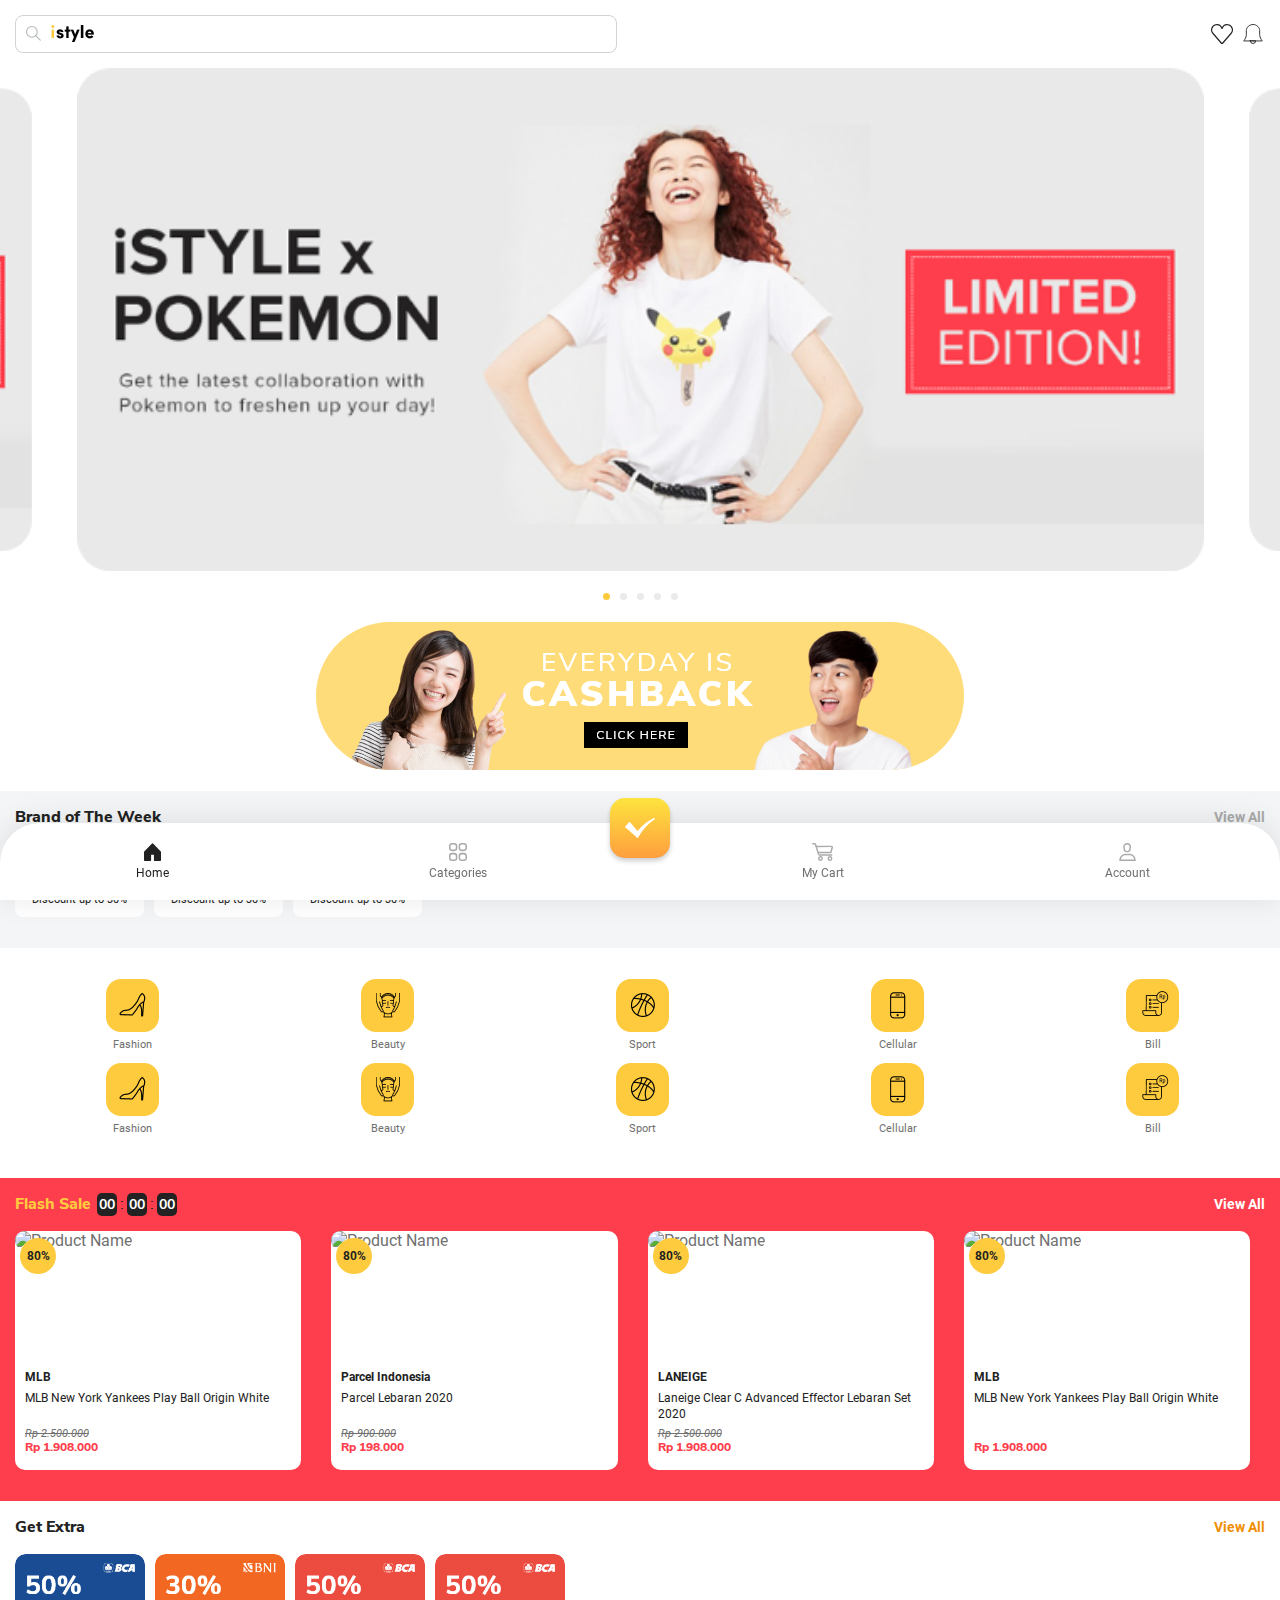
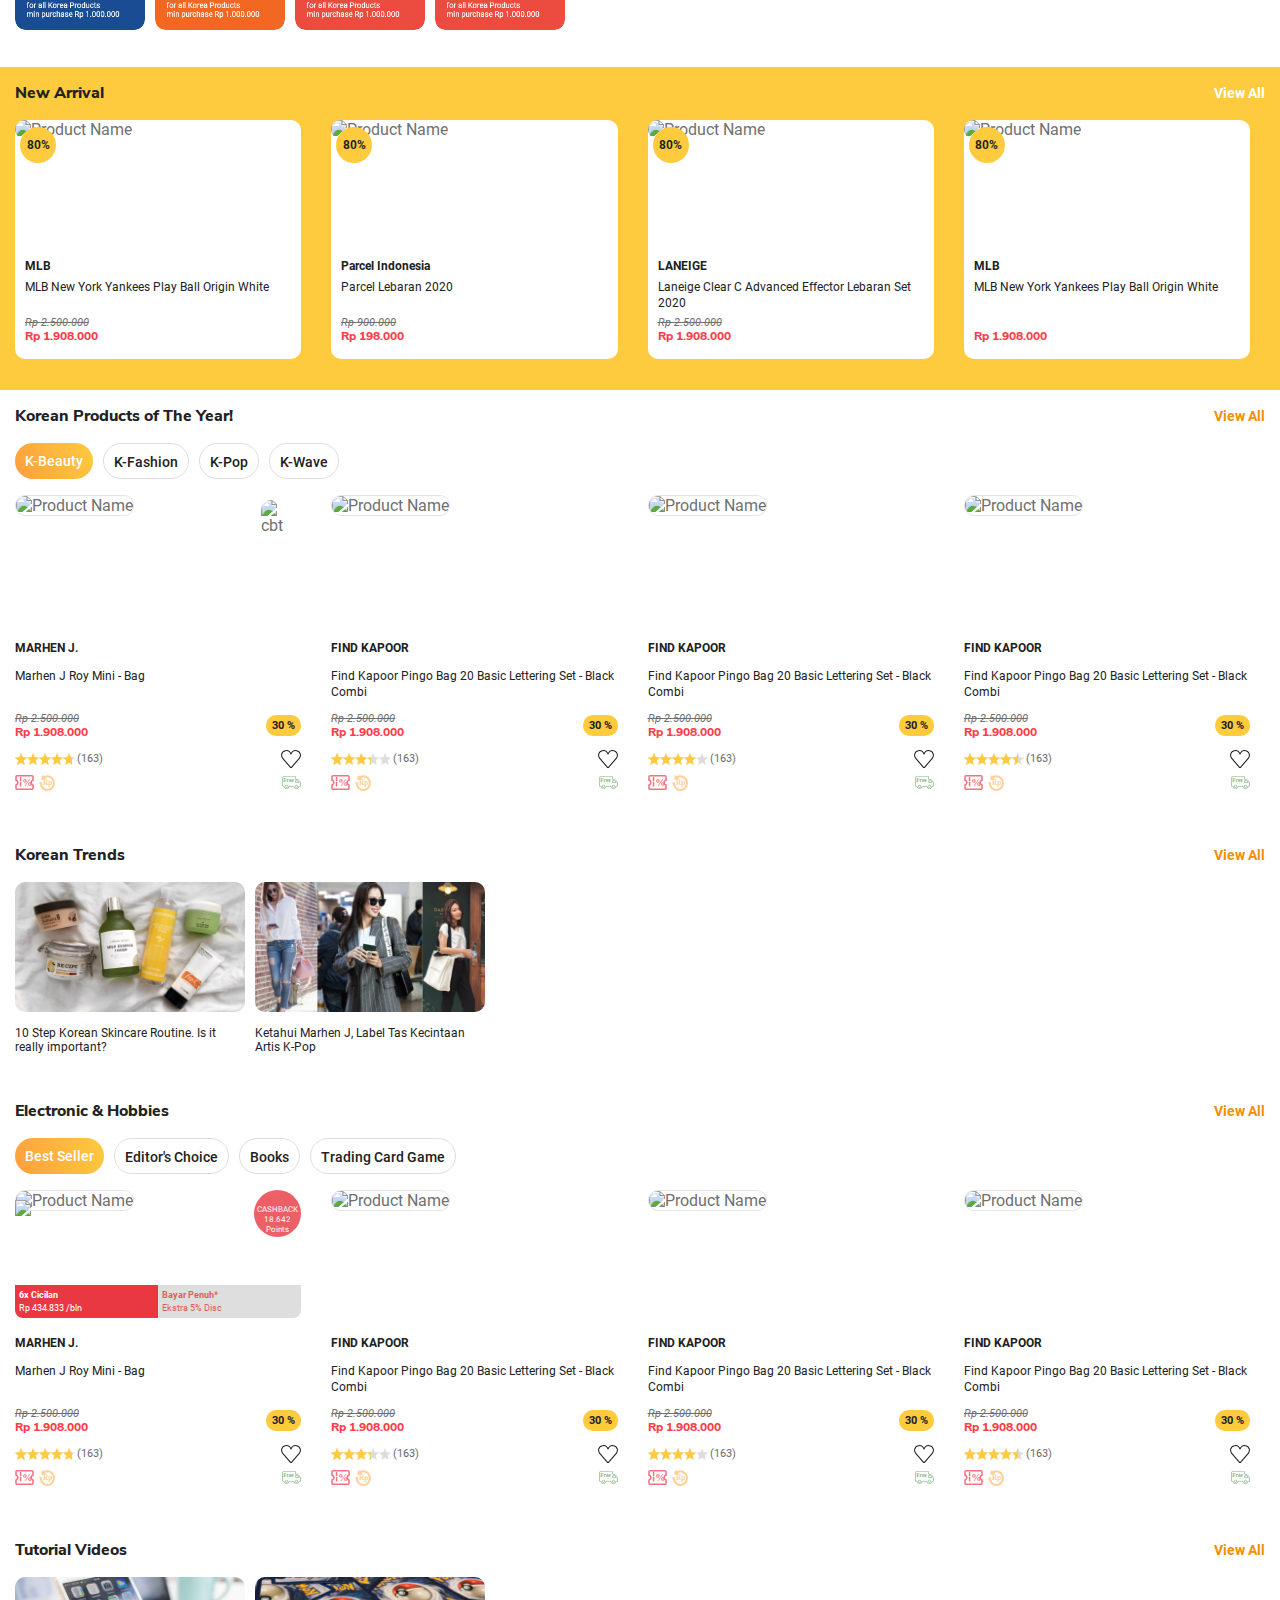
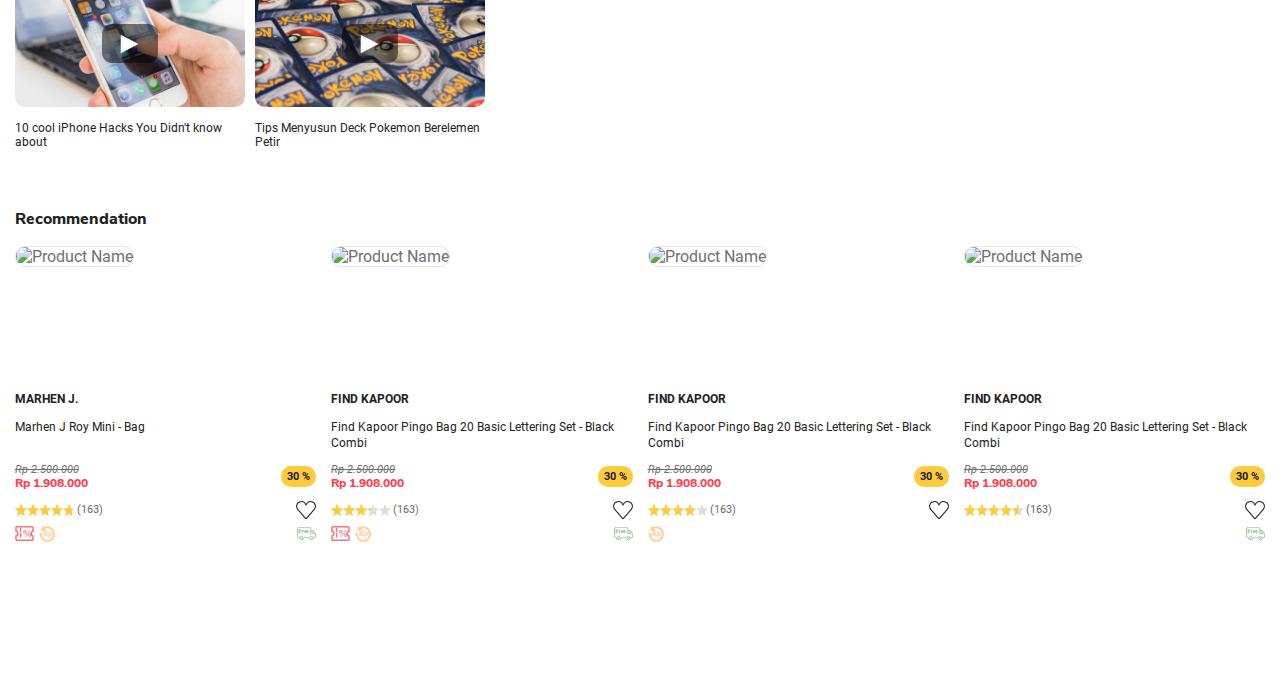
==== commit a5fc4a78: "Add Best Denki icon" ====
--- a/index.html
+++ b/index.html
@@ -527,7 +527,10 @@
                             <div class="prd-img">
                                 <img src="https://dxclnrbvyw82b.cloudfront.net/images/product/web/90/63/77/00/0/000000776390_01_285.jpg"
                                     alt="Product Name" />
-                                    <span class="ico_logo"><img src="https://cdn.ilotte.me/static/mp/88/static-root/images/icon/rightMark/cbt.png" alt="cbt"></span>
+                                <span class="ico_logo"><img
+                                        src="https://cdn.ilotte.me/static/mp/88/static-root/images/icon/rightMark/cbt.png"
+                                        alt="cbt"></span>
+
                             </div>
                             <div class="prd-desc">
                                 <p class="brand-name"><strong>MARHEN J.</strong></p>
@@ -547,20 +550,22 @@
                                     <span class="star-rating" style="width: calc(4.75/5 * 60px)"></span>
                                 </div>
                                 <span class="score-txt">(163)</span>
-    
-                                <span class="wishlist-icon"></span>
-                            </div>
-                            <div class="prd-icons">
-                                <span class="icon voucher"></span>
-                                <span class="icon cashback"></span>
-                                <span class="icon free-delivery"></span>
-                            </div>
-                        </a>
-                    </li>
-                    <li>
-                        <a href="#">
-                            <div class="prd-img">
-                                <span class="m_logo kino"><img src="https://cdn.ilotte.me/static/mp/88/static-root/images/icon/mall/0227.png" alt=""></span>
+
+                                <span class="wishlist-icon"></span>
+                            </div>
+                            <div class="prd-icons">
+                                <span class="icon voucher"></span>
+                                <span class="icon cashback"></span>
+                                <span class="icon free-delivery"></span>
+                            </div>
+                        </a>
+                    </li>
+                    <li>
+                        <a href="#">
+                            <div class="prd-img">
+                                <span class="m_logo kino"><img
+                                        src="https://cdn.ilotte.me/static/mp/88/static-root/images/icon/mall/0227.png"
+                                        alt=""></span>
                                 <img src="https://dxclnrbvyw82b.cloudfront.net/images/product/web/84/09/74/00/0/000000740984_01_285.jpg"
                                     alt="Product Name" />
                             </div>
@@ -582,20 +587,22 @@
                                     <span class="star-rating" style="width: calc(3.3/5 * 60px)"></span>
                                 </div>
                                 <span class="score-txt">(163)</span>
-    
-                                <span class="wishlist-icon"></span>
-                            </div>
-                            <div class="prd-icons">
-                                <span class="icon voucher"></span>
-                                <span class="icon cashback"></span>
-                                <span class="icon free-delivery"></span>
-                            </div>
-                        </a>
-                    </li>
-                    <li>
-                        <a href="#">
-                            <div class="prd-img">
-                                <span class="m_logo kino"><img src="https://cdn.ilotte.me/static/mp/88/static-root/images/icon/mall/0227.png" alt=""></span>
+
+                                <span class="wishlist-icon"></span>
+                            </div>
+                            <div class="prd-icons">
+                                <span class="icon voucher"></span>
+                                <span class="icon cashback"></span>
+                                <span class="icon free-delivery"></span>
+                            </div>
+                        </a>
+                    </li>
+                    <li>
+                        <a href="#">
+                            <div class="prd-img">
+                                <span class="m_logo kino"><img
+                                        src="https://cdn.ilotte.me/static/mp/88/static-root/images/icon/mall/0227.png"
+                                        alt=""></span>
                                 <img src="https://dxclnrbvyw82b.cloudfront.net/images/product/web/90/70/79/00/0/000000797090_01_285.jpg"
                                     alt="Product Name" />
                             </div>
@@ -617,7 +624,7 @@
                                     <span class="star-rating" style="width: calc(4/5 * 60px)"></span>
                                 </div>
                                 <span class="score-txt">(163)</span>
-    
+
                                 <span class="wishlist-icon"></span>
                             </div>
                             <div class="prd-icons">
@@ -651,7 +658,7 @@
                                     <span class="star-rating" style="width: calc(4.5/5 * 60px)"></span>
                                 </div>
                                 <span class="score-txt">(163)</span>
-    
+
                                 <span class="wishlist-icon"></span>
                             </div>
                             <div class="prd-icons">
@@ -669,7 +676,9 @@
                     <li>
                         <a href="#">
                             <div class="prd-img">
-                                <span class="m_logo kino"><img src="https://cdn.ilotte.me/static/mp/88/static-root/images/icon/mall/0227.png" alt=""></span>
+                                <span class="m_logo kino"><img
+                                        src="https://cdn.ilotte.me/static/mp/88/static-root/images/icon/mall/0227.png"
+                                        alt=""></span>
                                 <img src="https://dxclnrbvyw82b.cloudfront.net/images/product/web/90/70/79/00/0/000000797090_01_285.jpg"
                                     alt="Product Name" />
                             </div>
@@ -691,7 +700,7 @@
                                     <span class="star-rating" style="width: calc(4/5 * 60px)"></span>
                                 </div>
                                 <span class="score-txt">(163)</span>
-    
+
                                 <span class="wishlist-icon"></span>
                             </div>
                             <div class="prd-icons">
@@ -708,7 +717,9 @@
                     <li>
                         <a href="#">
                             <div class="prd-img">
-                                <span class="m_logo kino"><img src="https://cdn.ilotte.me/static/mp/88/static-root/images/icon/mall/0227.png" alt=""></span>
+                                <span class="m_logo kino"><img
+                                        src="https://cdn.ilotte.me/static/mp/88/static-root/images/icon/mall/0227.png"
+                                        alt=""></span>
                                 <img src="https://dxclnrbvyw82b.cloudfront.net/images/product/web/84/09/74/00/0/000000740984_01_285.jpg"
                                     alt="Product Name" />
                             </div>
@@ -730,7 +741,7 @@
                                     <span class="star-rating" style="width: calc(3.3/5 * 60px)"></span>
                                 </div>
                                 <span class="score-txt">(163)</span>
-    
+
                                 <span class="wishlist-icon"></span>
                             </div>
                             <div class="prd-icons">
@@ -745,7 +756,9 @@
                             <div class="prd-img">
                                 <img src="https://dxclnrbvyw82b.cloudfront.net/images/product/web/90/63/77/00/0/000000776390_01_285.jpg"
                                     alt="Product Name" />
-                                    <span class="ico_logo"><img src="https://cdn.ilotte.me/static/mp/88/static-root/images/icon/rightMark/cbt.png" alt="cbt"></span>
+                                <span class="ico_logo"><img
+                                        src="https://cdn.ilotte.me/static/mp/88/static-root/images/icon/rightMark/cbt.png"
+                                        alt="cbt"></span>
                             </div>
                             <div class="prd-desc">
                                 <p class="brand-name"><strong>MARHEN J.</strong></p>
@@ -765,20 +778,22 @@
                                     <span class="star-rating" style="width: calc(4.75/5 * 60px)"></span>
                                 </div>
                                 <span class="score-txt">(163)</span>
-    
-                                <span class="wishlist-icon"></span>
-                            </div>
-                            <div class="prd-icons">
-                                <span class="icon voucher"></span>
-                                <span class="icon cashback"></span>
-                                <span class="icon free-delivery"></span>
-                            </div>
-                        </a>
-                    </li>
-                    <li>
-                        <a href="#">
-                            <div class="prd-img">
-                                <span class="m_logo kino"><img src="https://cdn.ilotte.me/static/mp/88/static-root/images/icon/mall/0227.png" alt=""></span>
+
+                                <span class="wishlist-icon"></span>
+                            </div>
+                            <div class="prd-icons">
+                                <span class="icon voucher"></span>
+                                <span class="icon cashback"></span>
+                                <span class="icon free-delivery"></span>
+                            </div>
+                        </a>
+                    </li>
+                    <li>
+                        <a href="#">
+                            <div class="prd-img">
+                                <span class="m_logo kino"><img
+                                        src="https://cdn.ilotte.me/static/mp/88/static-root/images/icon/mall/0227.png"
+                                        alt=""></span>
                                 <img src="https://dxclnrbvyw82b.cloudfront.net/images/product/web/84/09/74/00/0/000000740984_01_285.jpg"
                                     alt="Product Name" />
                             </div>
@@ -800,20 +815,22 @@
                                     <span class="star-rating" style="width: calc(3.3/5 * 60px)"></span>
                                 </div>
                                 <span class="score-txt">(163)</span>
-    
-                                <span class="wishlist-icon"></span>
-                            </div>
-                            <div class="prd-icons">
-                                <span class="icon voucher"></span>
-                                <span class="icon cashback"></span>
-                                <span class="icon free-delivery"></span>
-                            </div>
-                        </a>
-                    </li>
-                    <li>
-                        <a href="#">
-                            <div class="prd-img">
-                                <span class="m_logo kino"><img src="https://cdn.ilotte.me/static/mp/88/static-root/images/icon/mall/0227.png" alt=""></span>
+
+                                <span class="wishlist-icon"></span>
+                            </div>
+                            <div class="prd-icons">
+                                <span class="icon voucher"></span>
+                                <span class="icon cashback"></span>
+                                <span class="icon free-delivery"></span>
+                            </div>
+                        </a>
+                    </li>
+                    <li>
+                        <a href="#">
+                            <div class="prd-img">
+                                <span class="m_logo kino"><img
+                                        src="https://cdn.ilotte.me/static/mp/88/static-root/images/icon/mall/0227.png"
+                                        alt=""></span>
                                 <img src="https://dxclnrbvyw82b.cloudfront.net/images/product/web/90/70/79/00/0/000000797090_01_285.jpg"
                                     alt="Product Name" />
                             </div>
@@ -835,7 +852,7 @@
                                     <span class="star-rating" style="width: calc(4/5 * 60px)"></span>
                                 </div>
                                 <span class="score-txt">(163)</span>
-    
+
                                 <span class="wishlist-icon"></span>
                             </div>
                             <div class="prd-icons">
@@ -869,7 +886,7 @@
                                     <span class="star-rating" style="width: calc(4.5/5 * 60px)"></span>
                                 </div>
                                 <span class="score-txt">(163)</span>
-    
+
                                 <span class="wishlist-icon"></span>
                             </div>
                             <div class="prd-icons">
@@ -886,7 +903,9 @@
                     <li>
                         <a href="#">
                             <div class="prd-img">
-                                <span class="m_logo kino"><img src="https://cdn.ilotte.me/static/mp/88/static-root/images/icon/mall/0227.png" alt=""></span>
+                                <span class="m_logo kino"><img
+                                        src="https://cdn.ilotte.me/static/mp/88/static-root/images/icon/mall/0227.png"
+                                        alt=""></span>
                                 <img src="https://dxclnrbvyw82b.cloudfront.net/images/product/web/84/09/74/00/0/000000740984_01_285.jpg"
                                     alt="Product Name" />
                             </div>
@@ -908,7 +927,7 @@
                                     <span class="star-rating" style="width: calc(3.3/5 * 60px)"></span>
                                 </div>
                                 <span class="score-txt">(163)</span>
-    
+
                                 <span class="wishlist-icon"></span>
                             </div>
                             <div class="prd-icons">
@@ -942,7 +961,7 @@
                                     <span class="star-rating" style="width: calc(4.5/5 * 60px)"></span>
                                 </div>
                                 <span class="score-txt">(163)</span>
-    
+
                                 <span class="wishlist-icon"></span>
                             </div>
                             <div class="prd-icons">
@@ -1024,9 +1043,25 @@
                     <li>
                         <a href="#">
                             <div class="prd-img">
+                                <span class="m_logo "><img
+                                        src="https://cdn.ilotte.me/static/mp/88/static-root/images/icon/mall/0203.png"></span>
                                 <img src="https://dxclnrbvyw82b.cloudfront.net/images/product/web/90/63/77/00/0/000000776390_01_285.jpg"
                                     alt="Product Name" />
-                                    <span class="ico_logo"><img src="https://cdn.ilotte.me/static/mp/88/static-root/images/icon/rightMark/cbt.png" alt="cbt"></span>
+                                <div class="inst_bdenkin-round">
+                                    <span>CASHBACK</span>
+                                    <span>18.642</span>
+                                    <span>Points</span>
+                                </div>
+                                <div class="inst_bdenkin">
+                                    <div class="inst_bdenkin-box red">
+                                        <strong>6x Cicilan</strong>
+                                        <span>Rp 434.833 /bln</span>
+                                    </div>
+                                    <div class="inst_bdenkin-box grey">
+                                        <strong>Bayar Penuh*</strong>
+                                        <span>Ekstra 5% Disc</span>
+                                    </div>
+                                </div>
                             </div>
                             <div class="prd-desc">
                                 <p class="brand-name"><strong>MARHEN J.</strong></p>
@@ -1046,20 +1081,22 @@
                                     <span class="star-rating" style="width: calc(4.75/5 * 60px)"></span>
                                 </div>
                                 <span class="score-txt">(163)</span>
-    
-                                <span class="wishlist-icon"></span>
-                            </div>
-                            <div class="prd-icons">
-                                <span class="icon voucher"></span>
-                                <span class="icon cashback"></span>
-                                <span class="icon free-delivery"></span>
-                            </div>
-                        </a>
-                    </li>
-                    <li>
-                        <a href="#">
-                            <div class="prd-img">
-                                <span class="m_logo kino"><img src="https://cdn.ilotte.me/static/mp/88/static-root/images/icon/mall/0227.png" alt=""></span>
+
+                                <span class="wishlist-icon"></span>
+                            </div>
+                            <div class="prd-icons">
+                                <span class="icon voucher"></span>
+                                <span class="icon cashback"></span>
+                                <span class="icon free-delivery"></span>
+                            </div>
+                        </a>
+                    </li>
+                    <li>
+                        <a href="#">
+                            <div class="prd-img">
+                                <span class="m_logo kino"><img
+                                        src="https://cdn.ilotte.me/static/mp/88/static-root/images/icon/mall/0227.png"
+                                        alt=""></span>
                                 <img src="https://dxclnrbvyw82b.cloudfront.net/images/product/web/84/09/74/00/0/000000740984_01_285.jpg"
                                     alt="Product Name" />
                             </div>
@@ -1081,20 +1118,22 @@
                                     <span class="star-rating" style="width: calc(3.3/5 * 60px)"></span>
                                 </div>
                                 <span class="score-txt">(163)</span>
-    
-                                <span class="wishlist-icon"></span>
-                            </div>
-                            <div class="prd-icons">
-                                <span class="icon voucher"></span>
-                                <span class="icon cashback"></span>
-                                <span class="icon free-delivery"></span>
-                            </div>
-                        </a>
-                    </li>
-                    <li>
-                        <a href="#">
-                            <div class="prd-img">
-                                <span class="m_logo kino"><img src="https://cdn.ilotte.me/static/mp/88/static-root/images/icon/mall/0227.png" alt=""></span>
+
+                                <span class="wishlist-icon"></span>
+                            </div>
+                            <div class="prd-icons">
+                                <span class="icon voucher"></span>
+                                <span class="icon cashback"></span>
+                                <span class="icon free-delivery"></span>
+                            </div>
+                        </a>
+                    </li>
+                    <li>
+                        <a href="#">
+                            <div class="prd-img">
+                                <span class="m_logo kino"><img
+                                        src="https://cdn.ilotte.me/static/mp/88/static-root/images/icon/mall/0227.png"
+                                        alt=""></span>
                                 <img src="https://dxclnrbvyw82b.cloudfront.net/images/product/web/90/70/79/00/0/000000797090_01_285.jpg"
                                     alt="Product Name" />
                             </div>
@@ -1116,7 +1155,7 @@
                                     <span class="star-rating" style="width: calc(4/5 * 60px)"></span>
                                 </div>
                                 <span class="score-txt">(163)</span>
-    
+
                                 <span class="wishlist-icon"></span>
                             </div>
                             <div class="prd-icons">
@@ -1150,7 +1189,7 @@
                                     <span class="star-rating" style="width: calc(4.5/5 * 60px)"></span>
                                 </div>
                                 <span class="score-txt">(163)</span>
-    
+
                                 <span class="wishlist-icon"></span>
                             </div>
                             <div class="prd-icons">
@@ -1168,7 +1207,9 @@
                     <li>
                         <a href="#">
                             <div class="prd-img">
-                                <span class="m_logo kino"><img src="https://cdn.ilotte.me/static/mp/88/static-root/images/icon/mall/0227.png" alt=""></span>
+                                <span class="m_logo kino"><img
+                                        src="https://cdn.ilotte.me/static/mp/88/static-root/images/icon/mall/0227.png"
+                                        alt=""></span>
                                 <img src="https://dxclnrbvyw82b.cloudfront.net/images/product/web/90/70/79/00/0/000000797090_01_285.jpg"
                                     alt="Product Name" />
                             </div>
@@ -1190,7 +1231,7 @@
                                     <span class="star-rating" style="width: calc(4/5 * 60px)"></span>
                                 </div>
                                 <span class="score-txt">(163)</span>
-    
+
                                 <span class="wishlist-icon"></span>
                             </div>
                             <div class="prd-icons">
@@ -1207,7 +1248,9 @@
                     <li>
                         <a href="#">
                             <div class="prd-img">
-                                <span class="m_logo kino"><img src="https://cdn.ilotte.me/static/mp/88/static-root/images/icon/mall/0227.png" alt=""></span>
+                                <span class="m_logo kino"><img
+                                        src="https://cdn.ilotte.me/static/mp/88/static-root/images/icon/mall/0227.png"
+                                        alt=""></span>
                                 <img src="https://dxclnrbvyw82b.cloudfront.net/images/product/web/84/09/74/00/0/000000740984_01_285.jpg"
                                     alt="Product Name" />
                             </div>
@@ -1229,7 +1272,7 @@
                                     <span class="star-rating" style="width: calc(3.3/5 * 60px)"></span>
                                 </div>
                                 <span class="score-txt">(163)</span>
-    
+
                                 <span class="wishlist-icon"></span>
                             </div>
                             <div class="prd-icons">
@@ -1244,7 +1287,9 @@
                             <div class="prd-img">
                                 <img src="https://dxclnrbvyw82b.cloudfront.net/images/product/web/90/63/77/00/0/000000776390_01_285.jpg"
                                     alt="Product Name" />
-                                    <span class="ico_logo"><img src="https://cdn.ilotte.me/static/mp/88/static-root/images/icon/rightMark/cbt.png" alt="cbt"></span>
+                                <span class="ico_logo"><img
+                                        src="https://cdn.ilotte.me/static/mp/88/static-root/images/icon/rightMark/cbt.png"
+                                        alt="cbt"></span>
                             </div>
                             <div class="prd-desc">
                                 <p class="brand-name"><strong>MARHEN J.</strong></p>
@@ -1264,20 +1309,22 @@
                                     <span class="star-rating" style="width: calc(4.75/5 * 60px)"></span>
                                 </div>
                                 <span class="score-txt">(163)</span>
-    
-                                <span class="wishlist-icon"></span>
-                            </div>
-                            <div class="prd-icons">
-                                <span class="icon voucher"></span>
-                                <span class="icon cashback"></span>
-                                <span class="icon free-delivery"></span>
-                            </div>
-                        </a>
-                    </li>
-                    <li>
-                        <a href="#">
-                            <div class="prd-img">
-                                <span class="m_logo kino"><img src="https://cdn.ilotte.me/static/mp/88/static-root/images/icon/mall/0227.png" alt=""></span>
+
+                                <span class="wishlist-icon"></span>
+                            </div>
+                            <div class="prd-icons">
+                                <span class="icon voucher"></span>
+                                <span class="icon cashback"></span>
+                                <span class="icon free-delivery"></span>
+                            </div>
+                        </a>
+                    </li>
+                    <li>
+                        <a href="#">
+                            <div class="prd-img">
+                                <span class="m_logo kino"><img
+                                        src="https://cdn.ilotte.me/static/mp/88/static-root/images/icon/mall/0227.png"
+                                        alt=""></span>
                                 <img src="https://dxclnrbvyw82b.cloudfront.net/images/product/web/84/09/74/00/0/000000740984_01_285.jpg"
                                     alt="Product Name" />
                             </div>
@@ -1299,20 +1346,22 @@
                                     <span class="star-rating" style="width: calc(3.3/5 * 60px)"></span>
                                 </div>
                                 <span class="score-txt">(163)</span>
-    
-                                <span class="wishlist-icon"></span>
-                            </div>
-                            <div class="prd-icons">
-                                <span class="icon voucher"></span>
-                                <span class="icon cashback"></span>
-                                <span class="icon free-delivery"></span>
-                            </div>
-                        </a>
-                    </li>
-                    <li>
-                        <a href="#">
-                            <div class="prd-img">
-                                <span class="m_logo kino"><img src="https://cdn.ilotte.me/static/mp/88/static-root/images/icon/mall/0227.png" alt=""></span>
+
+                                <span class="wishlist-icon"></span>
+                            </div>
+                            <div class="prd-icons">
+                                <span class="icon voucher"></span>
+                                <span class="icon cashback"></span>
+                                <span class="icon free-delivery"></span>
+                            </div>
+                        </a>
+                    </li>
+                    <li>
+                        <a href="#">
+                            <div class="prd-img">
+                                <span class="m_logo kino"><img
+                                        src="https://cdn.ilotte.me/static/mp/88/static-root/images/icon/mall/0227.png"
+                                        alt=""></span>
                                 <img src="https://dxclnrbvyw82b.cloudfront.net/images/product/web/90/70/79/00/0/000000797090_01_285.jpg"
                                     alt="Product Name" />
                             </div>
@@ -1334,7 +1383,7 @@
                                     <span class="star-rating" style="width: calc(4/5 * 60px)"></span>
                                 </div>
                                 <span class="score-txt">(163)</span>
-    
+
                                 <span class="wishlist-icon"></span>
                             </div>
                             <div class="prd-icons">
@@ -1368,7 +1417,7 @@
                                     <span class="star-rating" style="width: calc(4.5/5 * 60px)"></span>
                                 </div>
                                 <span class="score-txt">(163)</span>
-    
+
                                 <span class="wishlist-icon"></span>
                             </div>
                             <div class="prd-icons">
@@ -1385,7 +1434,9 @@
                     <li>
                         <a href="#">
                             <div class="prd-img">
-                                <span class="m_logo kino"><img src="https://cdn.ilotte.me/static/mp/88/static-root/images/icon/mall/0227.png" alt=""></span>
+                                <span class="m_logo kino"><img
+                                        src="https://cdn.ilotte.me/static/mp/88/static-root/images/icon/mall/0227.png"
+                                        alt=""></span>
                                 <img src="https://dxclnrbvyw82b.cloudfront.net/images/product/web/84/09/74/00/0/000000740984_01_285.jpg"
                                     alt="Product Name" />
                             </div>
@@ -1407,7 +1458,7 @@
                                     <span class="star-rating" style="width: calc(3.3/5 * 60px)"></span>
                                 </div>
                                 <span class="score-txt">(163)</span>
-    
+
                                 <span class="wishlist-icon"></span>
                             </div>
                             <div class="prd-icons">
@@ -1441,7 +1492,7 @@
                                     <span class="star-rating" style="width: calc(4.5/5 * 60px)"></span>
                                 </div>
                                 <span class="score-txt">(163)</span>
-    
+
                                 <span class="wishlist-icon"></span>
                             </div>
                             <div class="prd-icons">
--- a/MC/css/layout.css
+++ b/MC/css/layout.css
@@ -483,6 +483,81 @@
         .prd-list li a .prd-img .ico_logo img {
           border: none;
           width: 100%; }
+      .prd-list li a .prd-img .inst_bdenkin-round {
+        position: absolute;
+        top: 0;
+        right: 0;
+        text-align: center;
+        border-radius: 50%;
+        background-color: #e30613;
+        opacity: .80;
+        background-color: rgba(227, 6, 19, 0.8);
+        color: #fff;
+        height: 47px;
+        width: 47px;
+        -webkit-box-sizing: border-box;
+        -moz-box-sizing: border-box;
+        -o-box-sizing: border-box;
+        box-sizing: border-box;
+        padding-top: 15px; }
+        .prd-list li a .prd-img .inst_bdenkin-round span {
+          display: block;
+          font-size: 8px;
+          line-height: 10px;
+          color: #fff; }
+      .prd-list li a .prd-img .inst_bdenkin {
+        width: 100%;
+        height: 33px;
+        background-color: transparent;
+        position: absolute;
+        bottom: 5px; }
+        .prd-list li a .prd-img .inst_bdenkin .inst_bdenkin-box {
+          width: 50%;
+          height: 100%;
+          display: inline-block;
+          vertical-align: top;
+          text-align: left;
+          padding: 5px 4px;
+          -webkit-box-sizing: border-box;
+          -moz-box-sizing: border-box;
+          -o-box-sizing: border-box;
+          box-sizing: border-box; }
+          .prd-list li a .prd-img .inst_bdenkin .inst_bdenkin-box strong,
+          .prd-list li a .prd-img .inst_bdenkin .inst_bdenkin-box strong > span {
+            font-size: 9px;
+            line-height: 10px; }
+            @media only screen and (max-width: 350px) {
+              .prd-list li a .prd-img .inst_bdenkin .inst_bdenkin-box strong,
+              .prd-list li a .prd-img .inst_bdenkin .inst_bdenkin-box strong > span {
+                font-size: 7px; } }
+          .prd-list li a .prd-img .inst_bdenkin .inst_bdenkin-box strong {
+            display: block;
+            margin-bottom: 3px;
+            height: auto;
+            overflow: hidden;
+            width: 100%; }
+          .prd-list li a .prd-img .inst_bdenkin .inst_bdenkin-box span {
+            font-size: 9px;
+            display: block;
+            line-height: 10px;
+            height: auto;
+            overflow: hidden;
+            width: 100%; }
+            @media only screen and (max-width: 350px) {
+              .prd-list li a .prd-img .inst_bdenkin .inst_bdenkin-box span {
+                font-size: 7px; } }
+          .prd-list li a .prd-img .inst_bdenkin .inst_bdenkin-box.red {
+            width: 50%;
+            background-color: rgba(227, 6, 19, 0.8);
+            color: #fff;
+            float: left;
+            border-bottom-left-radius: 8px; }
+          .prd-list li a .prd-img .inst_bdenkin .inst_bdenkin-box.grey {
+            background-color: #d3d3d3;
+            opacity: .75;
+            color: #d5291c;
+            float: right;
+            border-bottom-right-radius: 8px; }
     .prd-list li a .prd-desc p {
       color: #222222;
       font-size: calc(12em /16);
